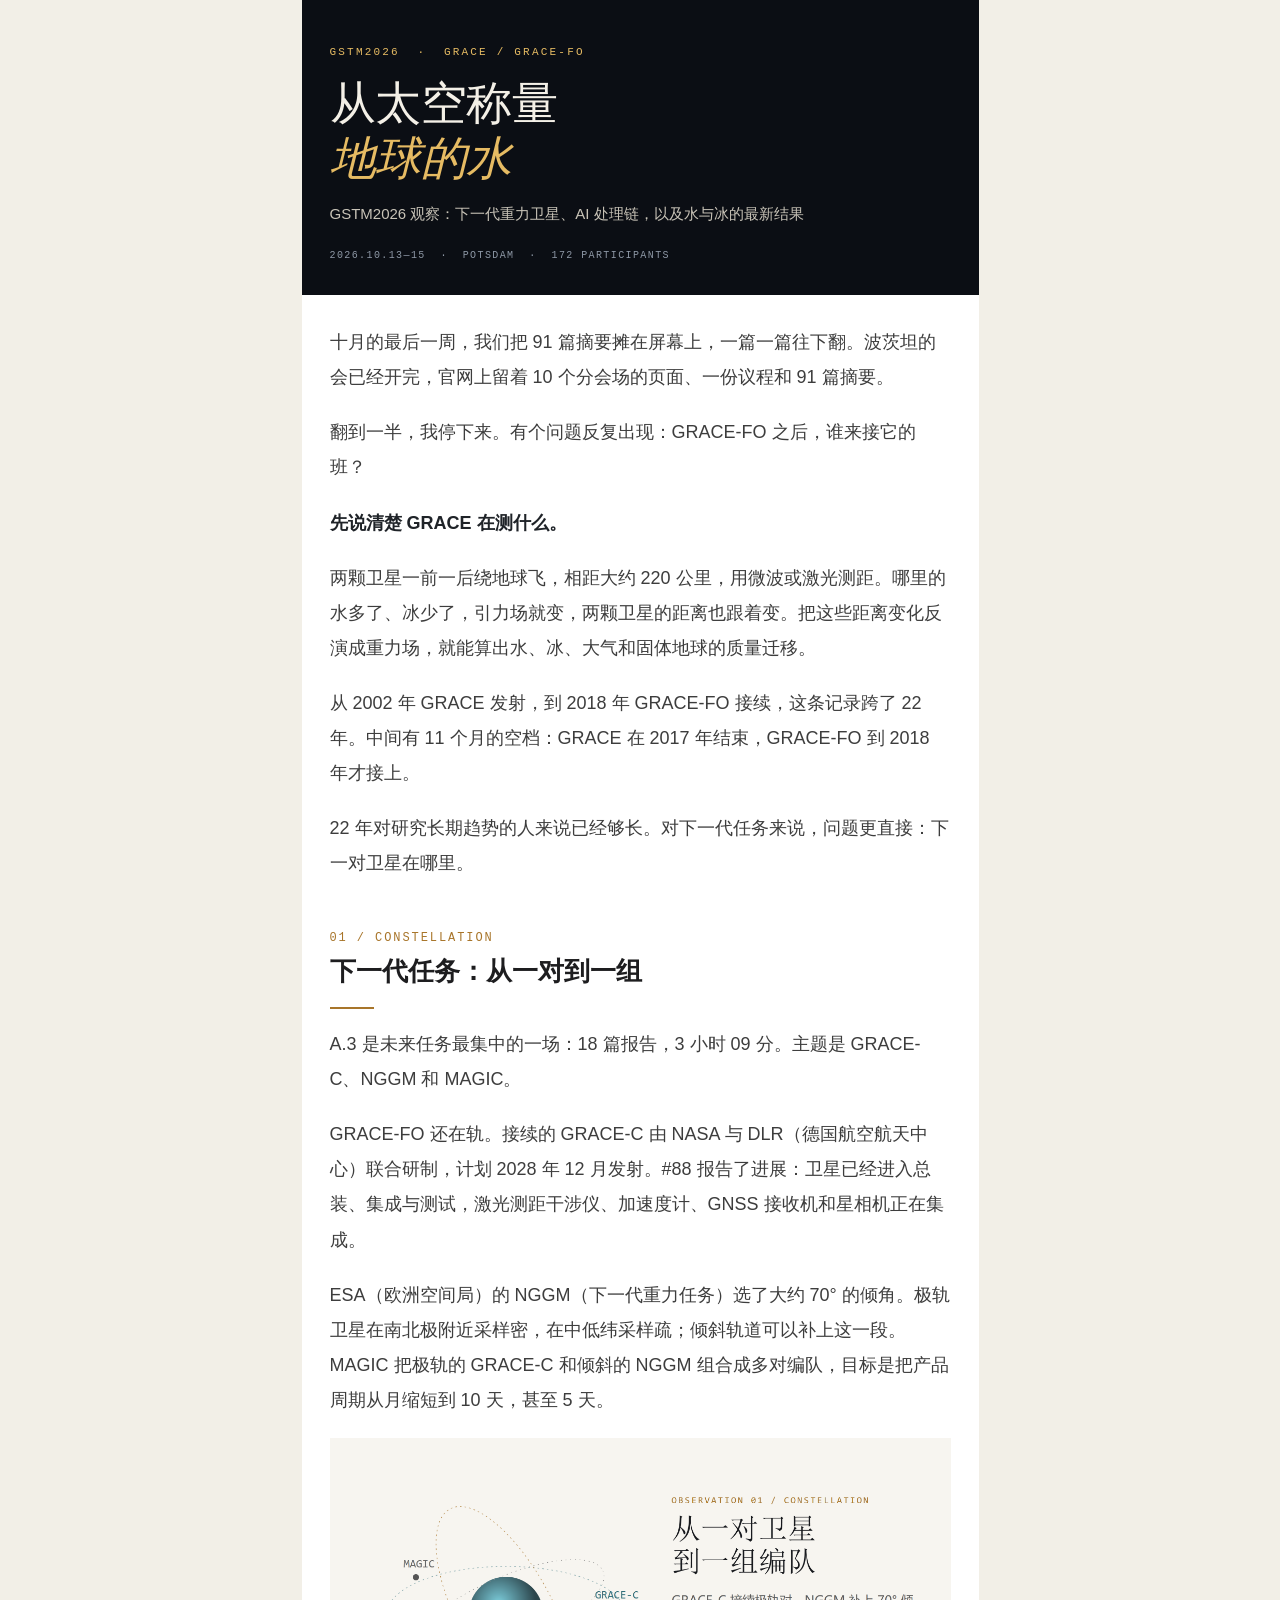
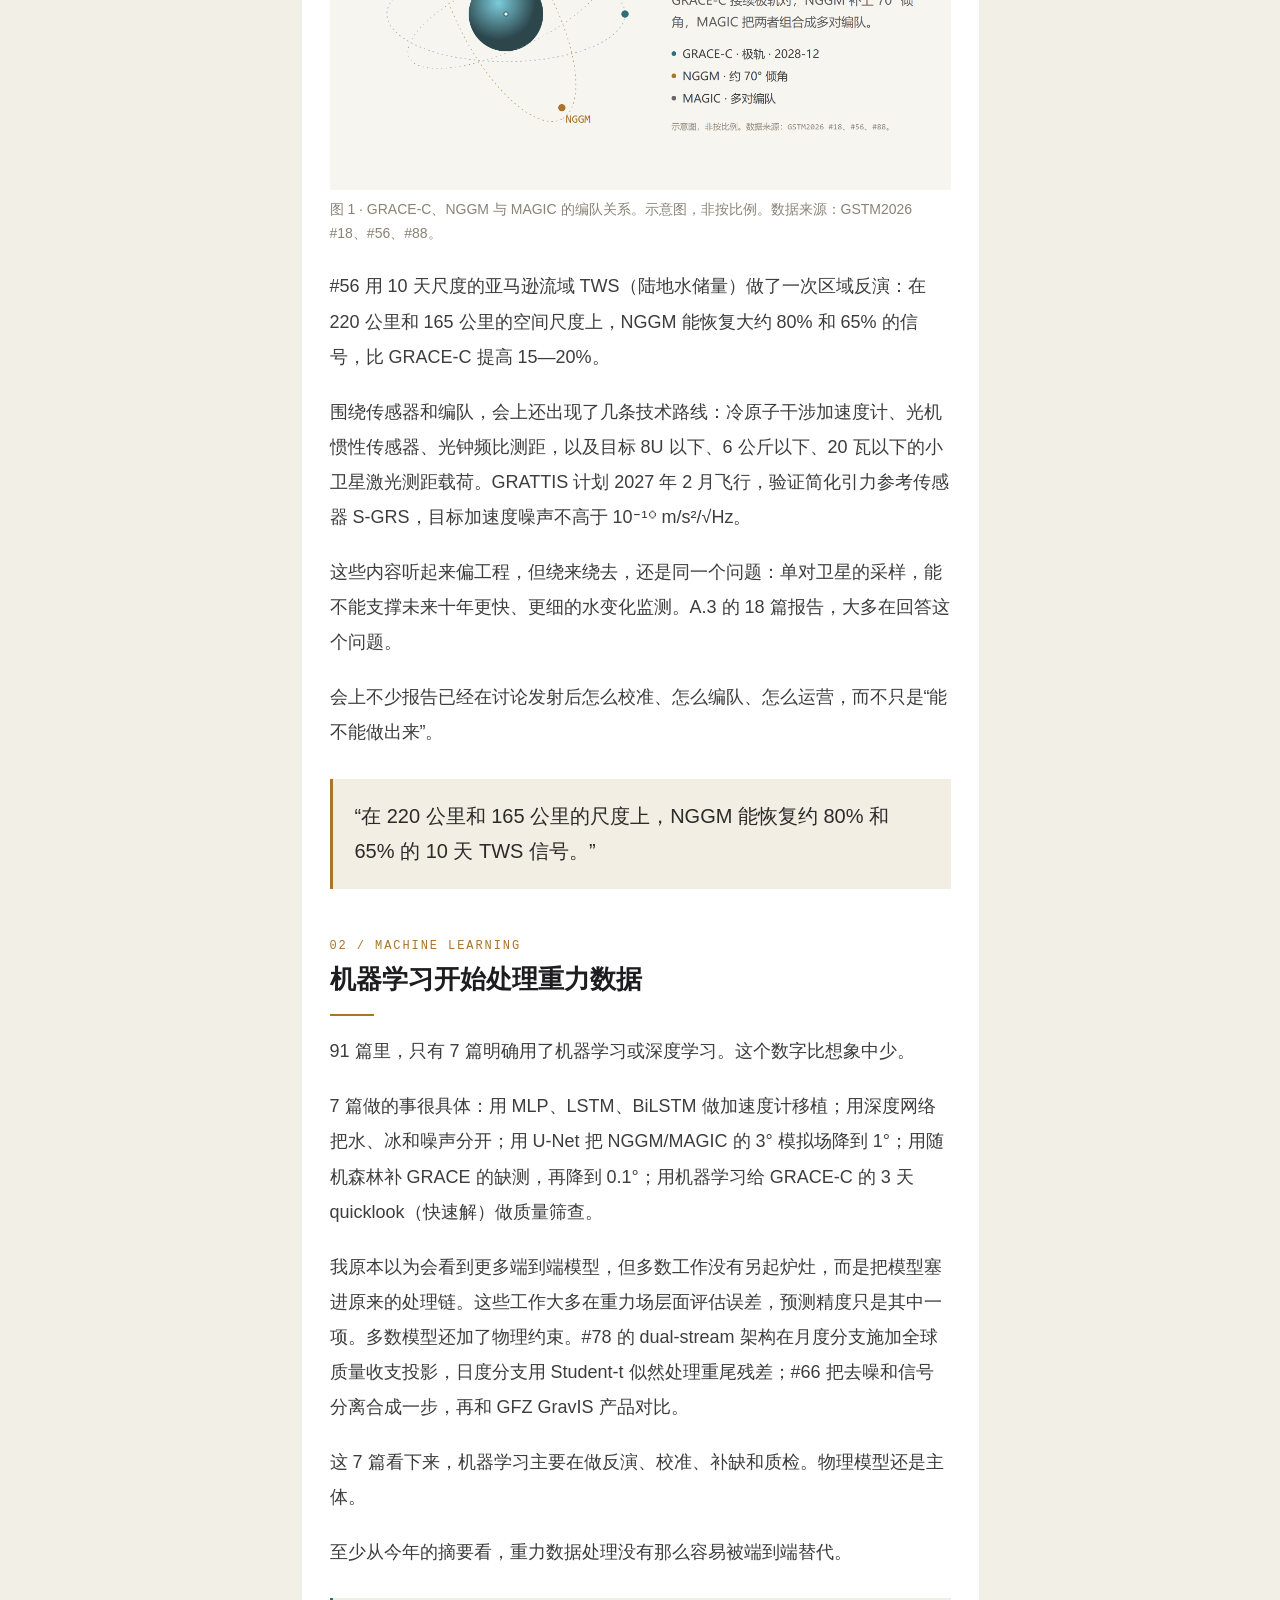
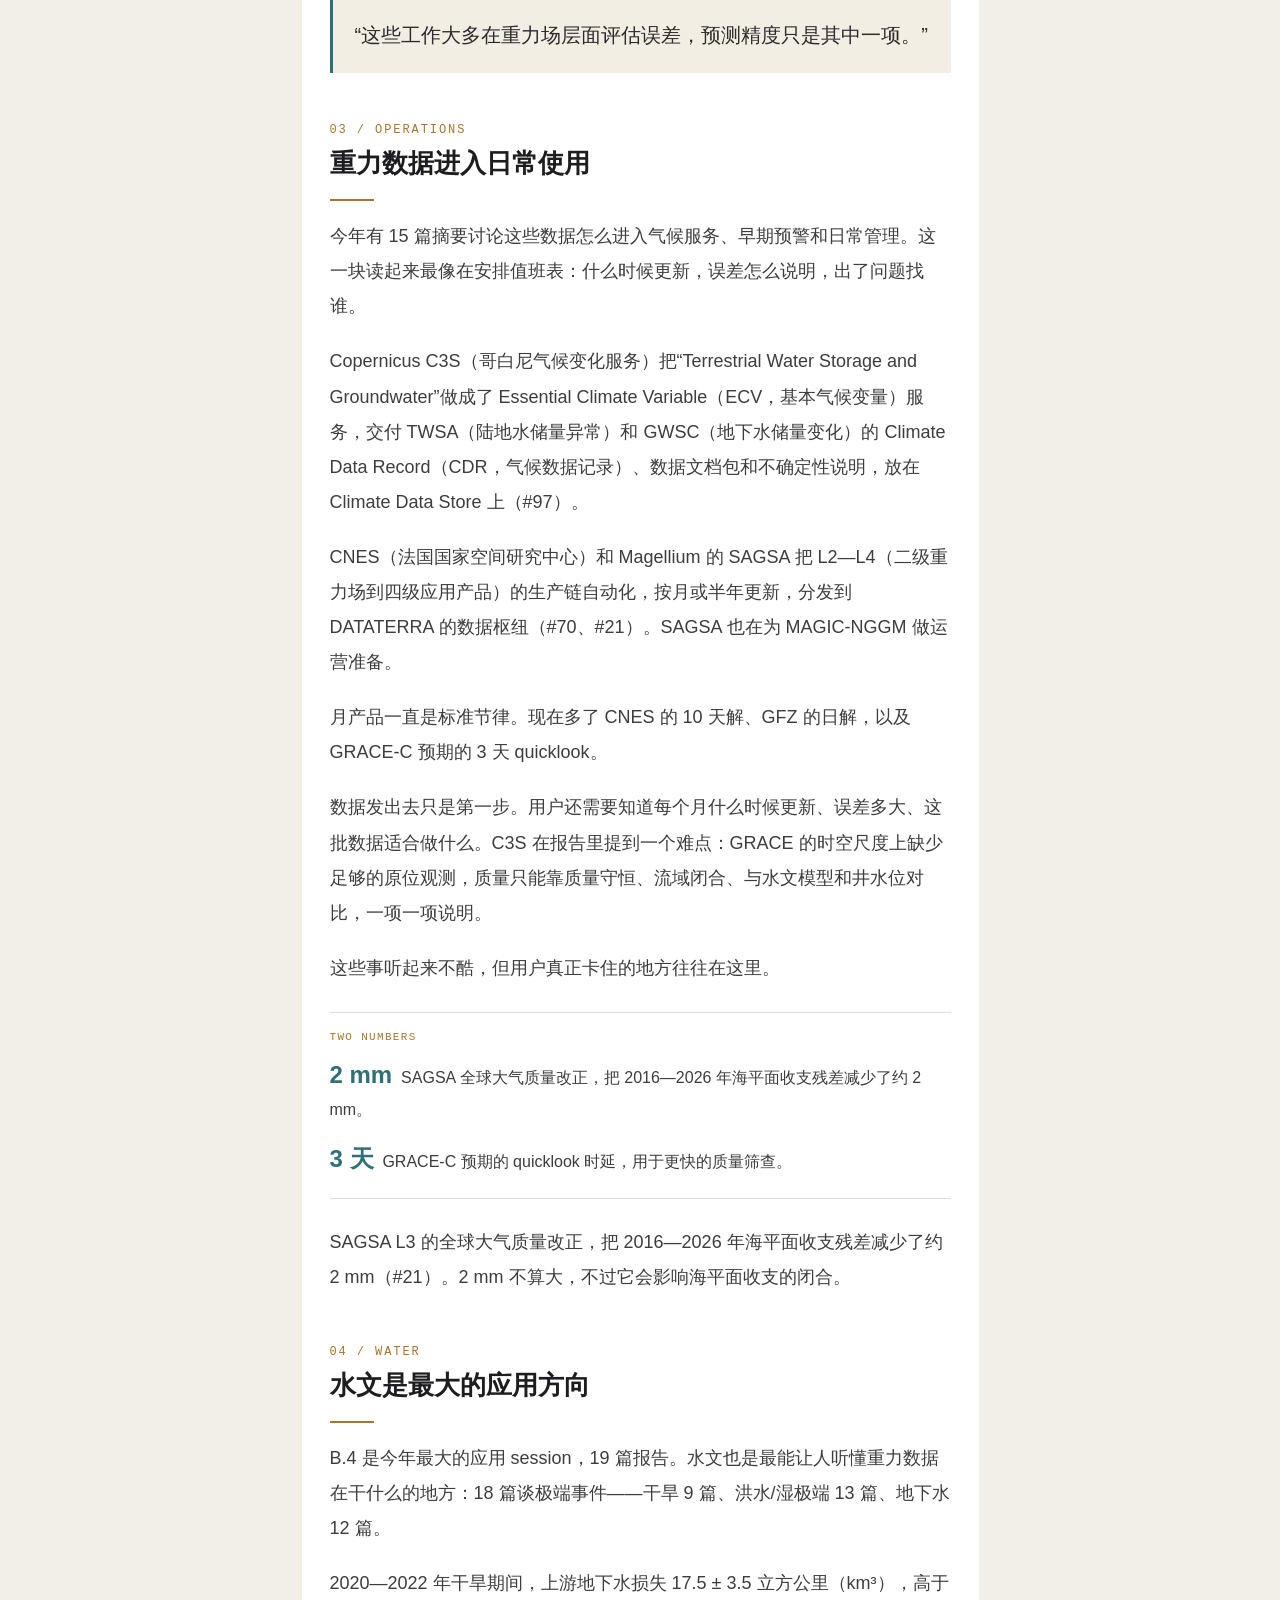
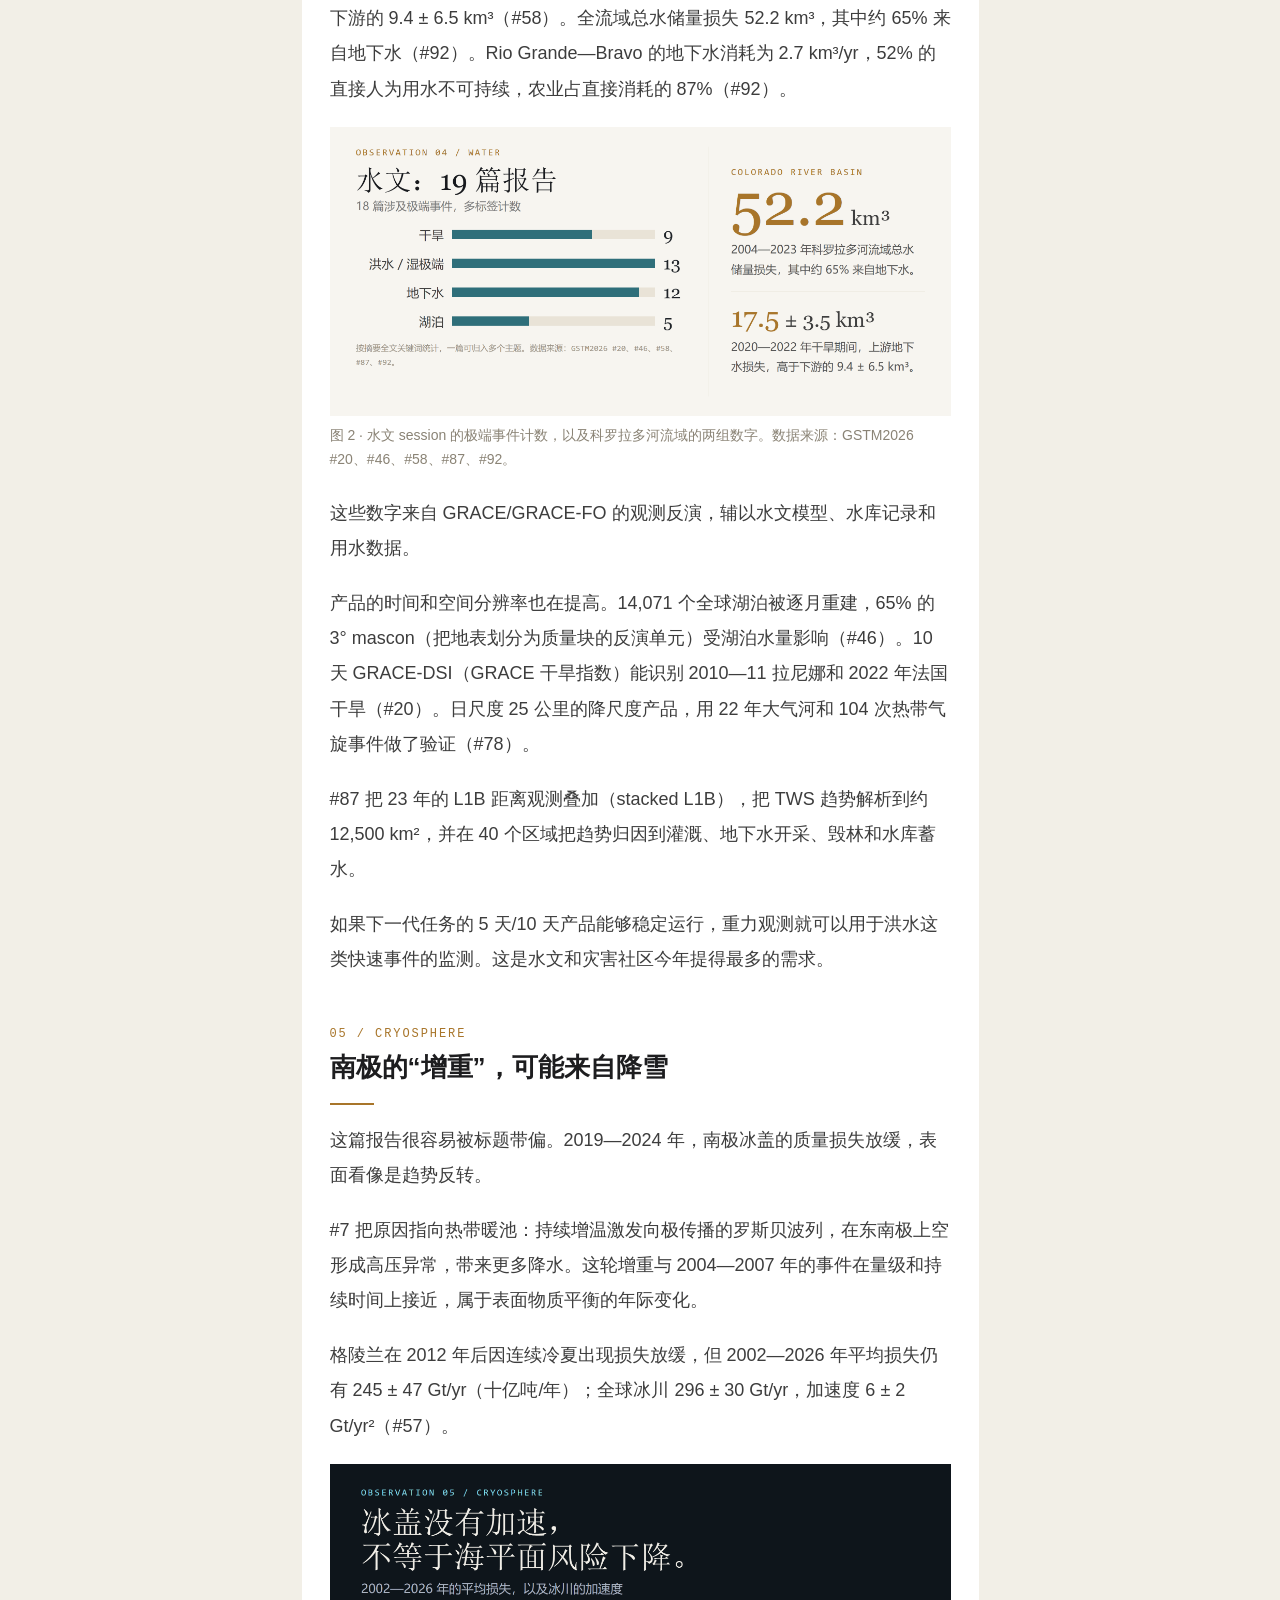
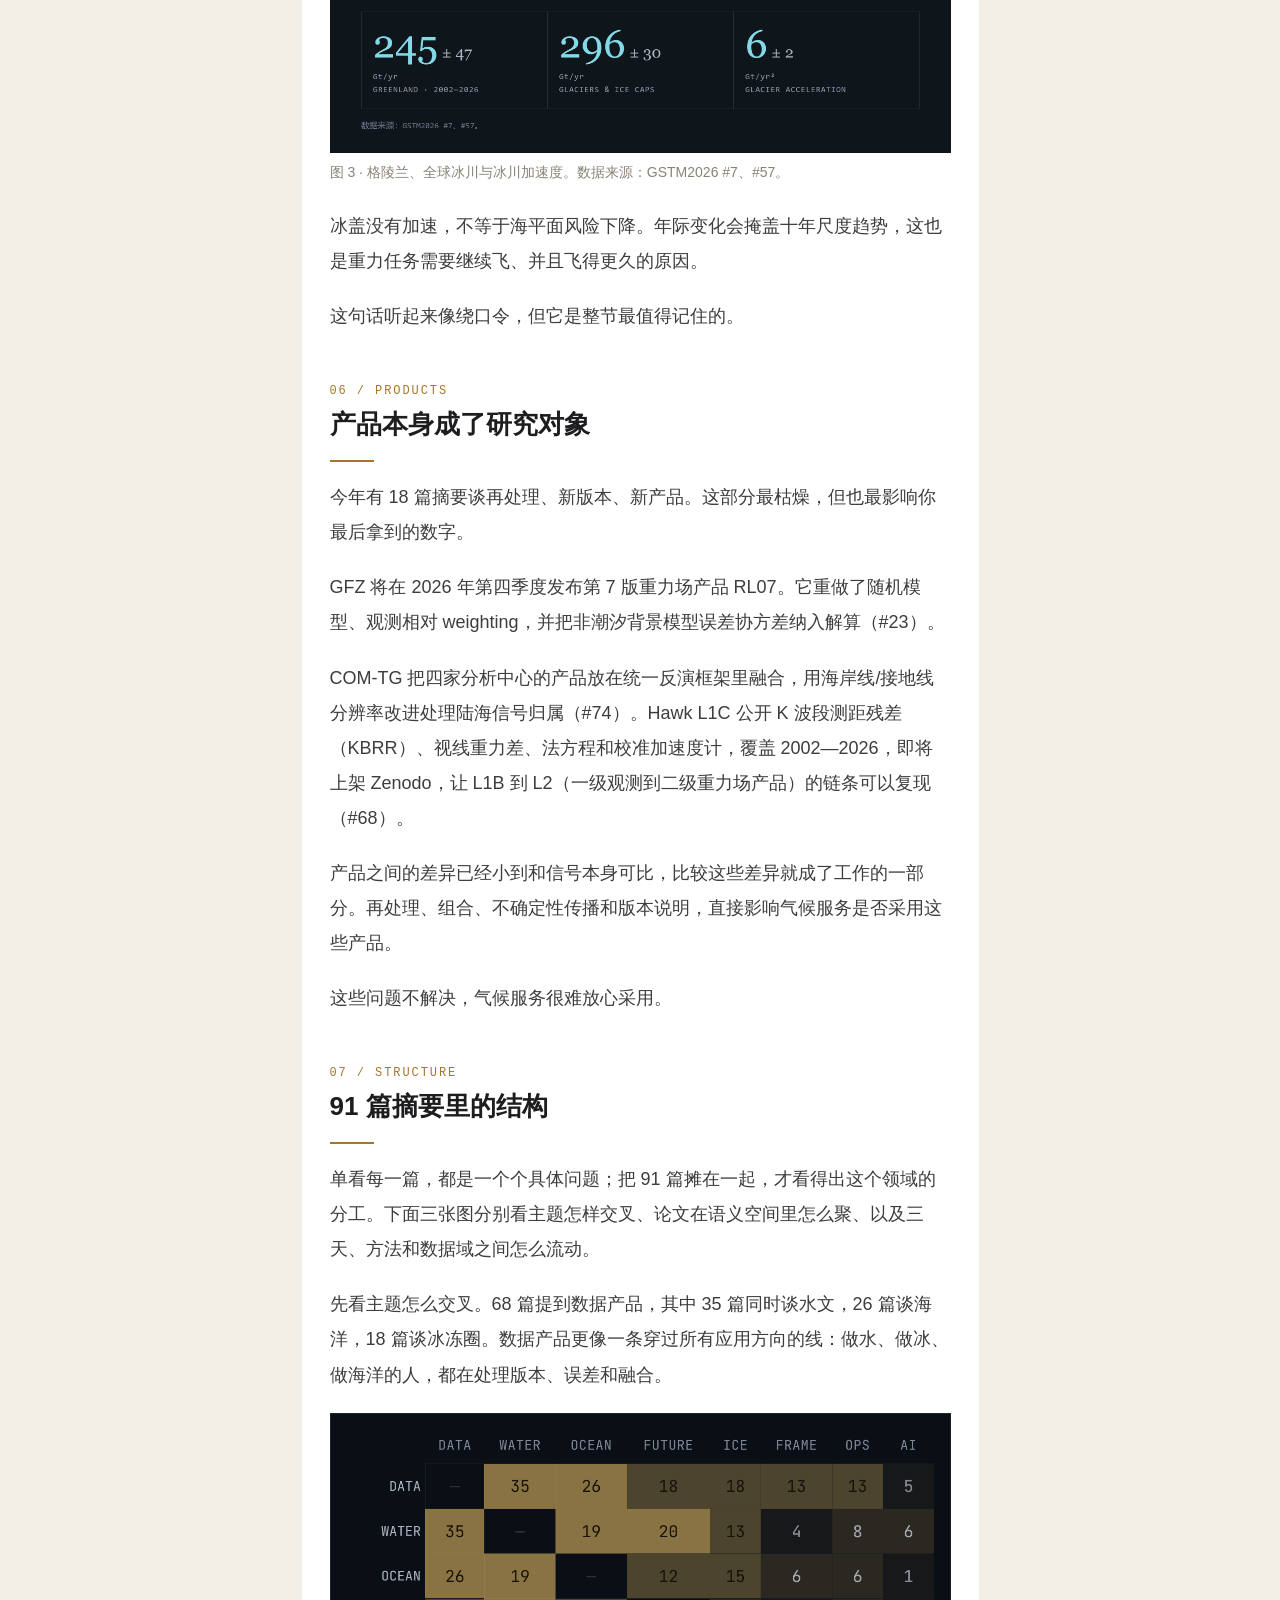
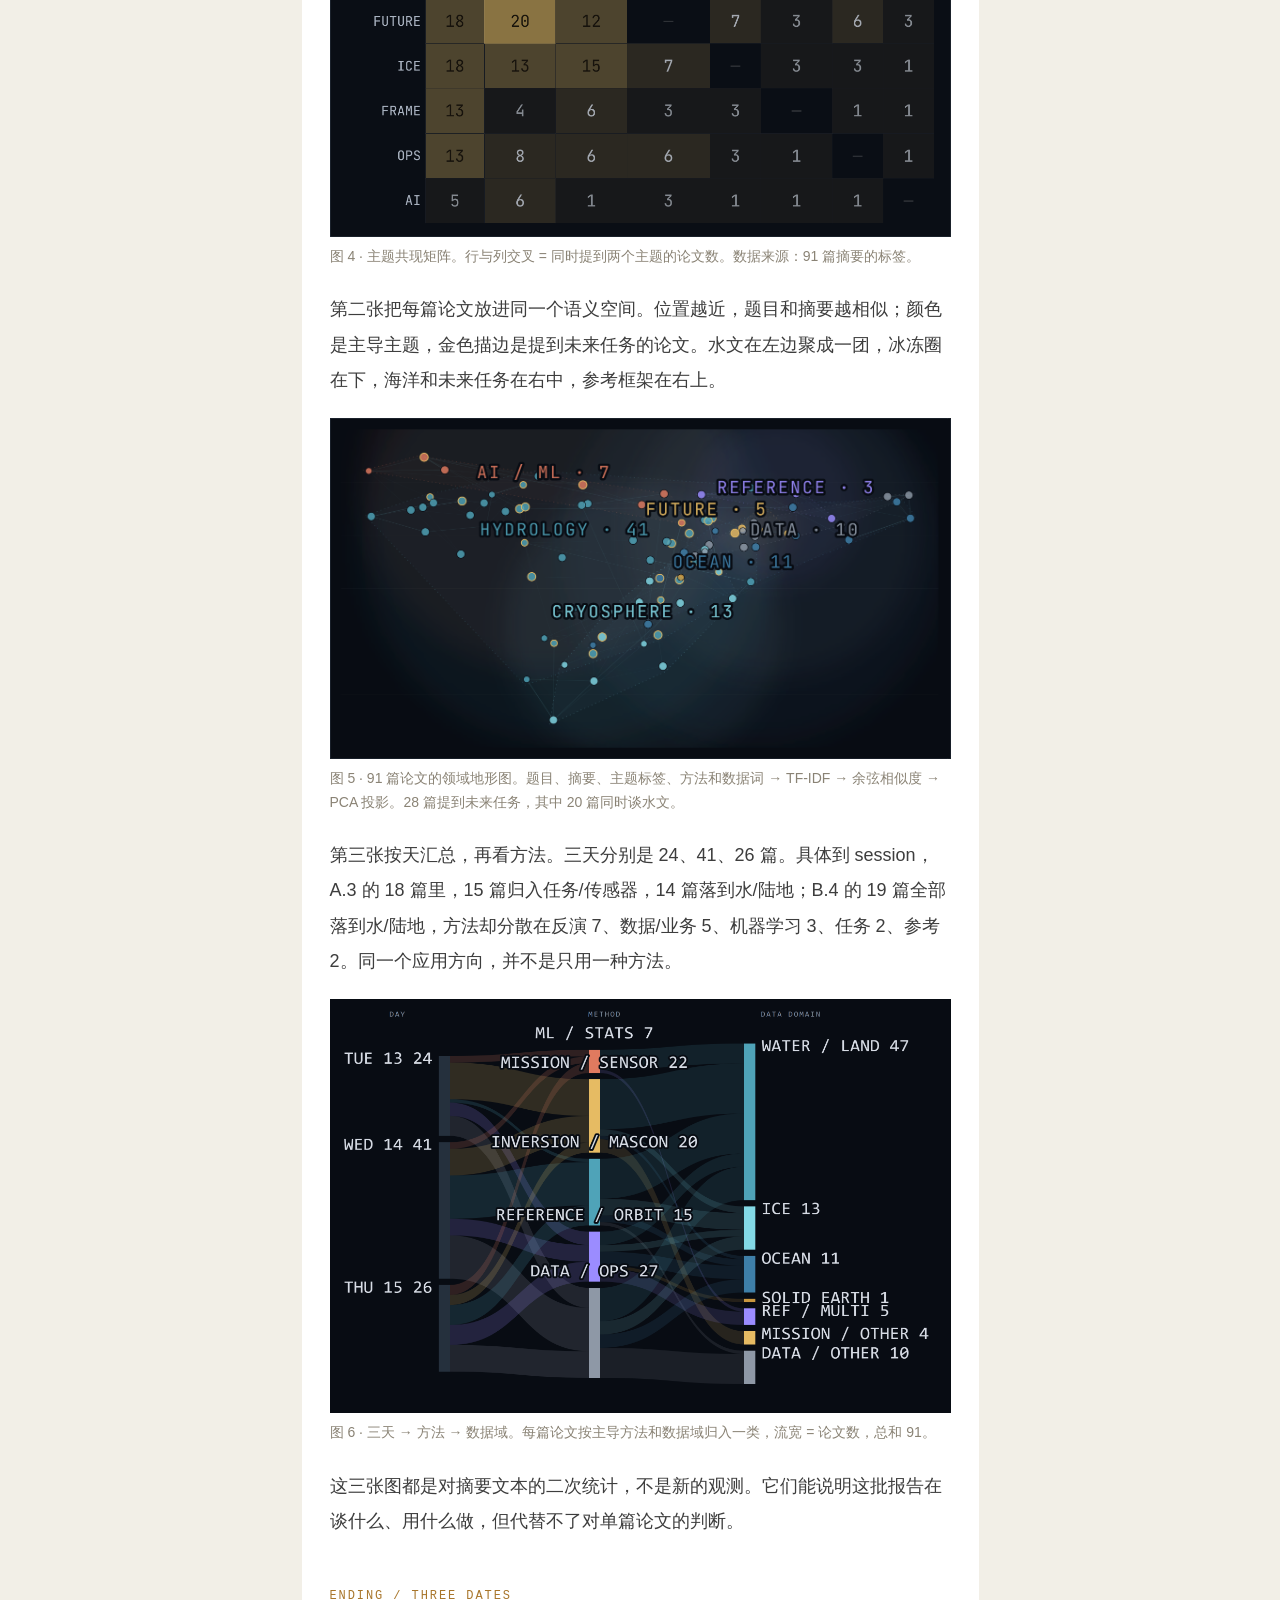
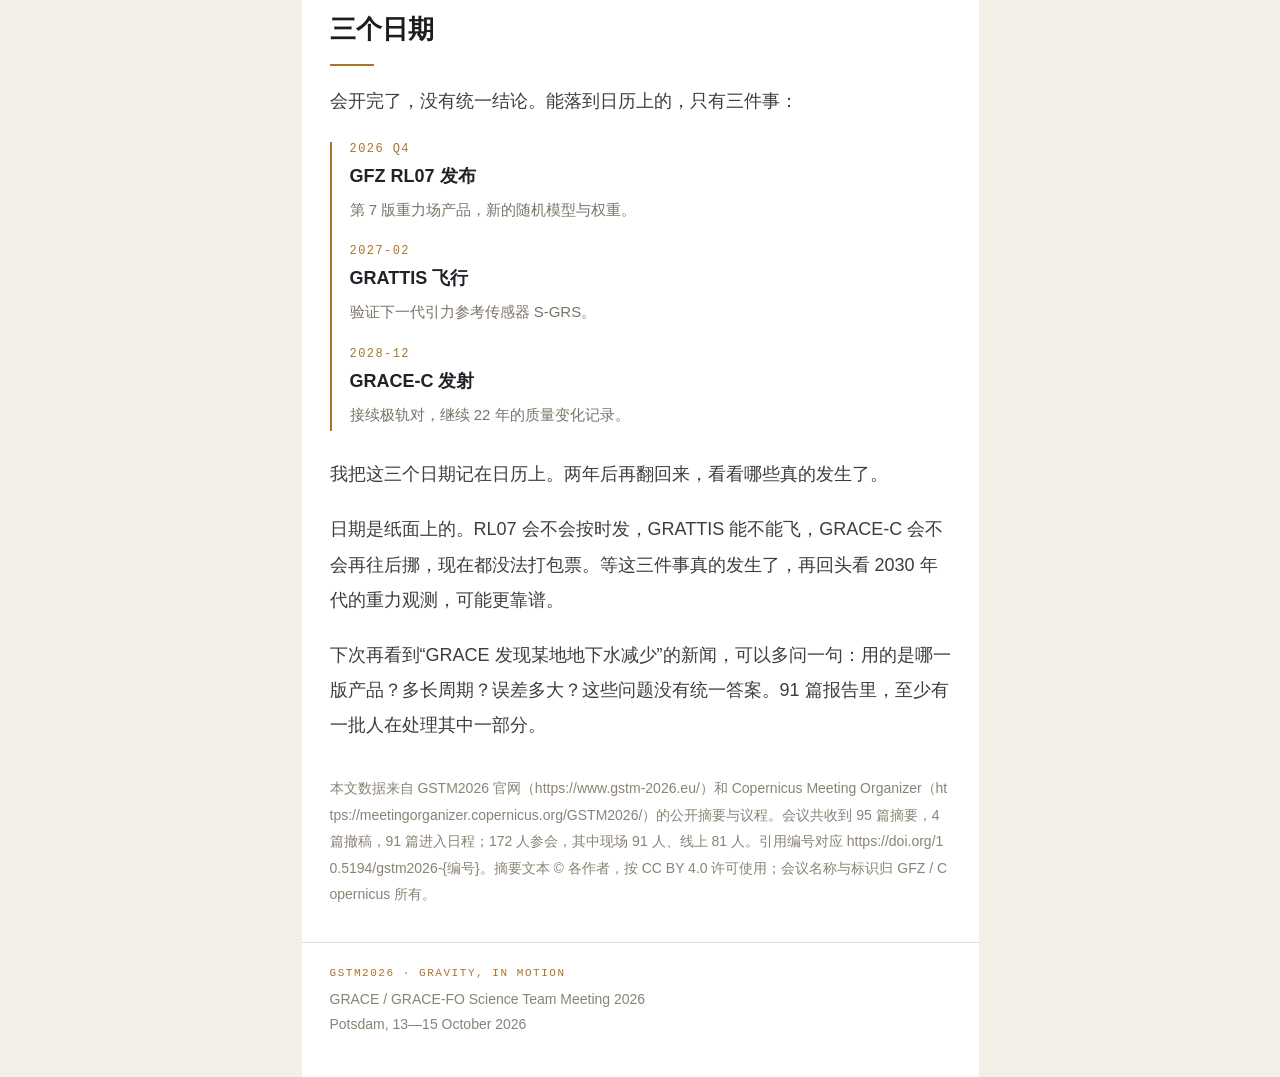
==== wechat/article.html @ 3910933c "Rewrite the WeChat article with a warmer narrative voice" ====
<!doctype html>
<html lang="zh-CN">
<head>
<meta charset="utf-8">
<meta name="viewport" content="width=device-width, initial-scale=1">
<title>从太空称量地球的水 | GSTM2026</title>
<link rel="icon" href="data:,">
<style>
  html,body{margin:0;padding:0;background:#f2efe7;}
  img{max-width:100%;height:auto;display:block;border:0;}
  @media (max-width:480px){
    .wechat-title{font-size:34px!important;}
    .wechat-h2{font-size:23px!important;}
  }
</style>
</head>
<body>
<div style="max-width:677px;margin:0 auto;background:#ffffff;font-family:-apple-system,BlinkMacSystemFont,'Segoe UI','Microsoft YaHei','PingFang SC',sans-serif;color:#3d3d3d;overflow:hidden;">

  <!-- 封面文字区 -->
  <section style="background:#0b0e14;padding:46px 28px 34px;">
    <p style="margin:0;font-family:Consolas,'Courier New',monospace;font-size:11px;letter-spacing:.2em;color:#e6bb63;">GSTM2026&nbsp;&nbsp;·&nbsp;&nbsp;GRACE / GRACE-FO</p>
    <h1 class="wechat-title" style="margin:18px 0 14px;font-family:Georgia,'Times New Roman',serif;font-weight:400;font-size:46px;line-height:1.2;letter-spacing:-.01em;color:#f4f0e7;">从太空称量<br><span style="color:#e6bb63;font-style:italic;">地球的水</span></h1>
    <p style="margin:0;font-size:15px;line-height:1.85;color:#c9c4b8;">GSTM2026 观察：下一代重力卫星、AI 处理链，以及水与冰的最新结果</p>
    <p style="margin:22px 0 0;font-family:Consolas,'Courier New',monospace;font-size:10px;letter-spacing:.14em;color:#8e98a6;">2026.10.13—15&nbsp;&nbsp;·&nbsp;&nbsp;POTSDAM&nbsp;&nbsp;·&nbsp;&nbsp;172 PARTICIPANTS</p>
  </section>

  <main style="padding:30px 28px 0;">

    <p style="margin:0 0 20px;font-size:18px;line-height:1.95;color:#3d3d3d;">十月的最后一周，我们把 91 篇摘要摊在屏幕上，一篇一篇往下翻。波茨坦的会已经开完，官网上留着 10 个分会场的页面、一份议程和 91 篇摘要。</p>

    <p style="margin:0 0 20px;font-size:18px;line-height:1.95;color:#3d3d3d;">翻到一半，我停下来。有个问题反复出现：GRACE-FO 之后，谁来接它的班？</p>

    <p style="margin:0 0 20px;font-size:18px;line-height:1.95;color:#3d3d3d;"><strong style="color:#1f2328;">先说清楚 GRACE 在测什么。</strong></p>

    <p style="margin:0 0 20px;font-size:18px;line-height:1.95;color:#3d3d3d;">两颗卫星一前一后绕地球飞，相距大约 220 公里，用微波或激光测距。哪里的水多了、冰少了，引力场就变，两颗卫星的距离也跟着变。把这些距离变化反演成重力场，就能算出水、冰、大气和固体地球的质量迁移。</p>

    <p style="margin:0 0 20px;font-size:18px;line-height:1.95;color:#3d3d3d;">从 2002 年 GRACE 发射，到 2018 年 GRACE-FO 接续，这条记录跨了 22 年。中间有 11 个月的空档：GRACE 在 2017 年结束，GRACE-FO 到 2018 年才接上。</p>

    <p style="margin:0 0 20px;font-size:18px;line-height:1.95;color:#3d3d3d;">22 年对研究长期趋势的人来说已经够长。对下一代任务来说，问题更直接：下一对卫星在哪里。</p>

    <section style="margin:50px 0 18px;">
      <p style="margin:0 0 8px;font-family:Consolas,'Courier New',monospace;font-size:12px;letter-spacing:.16em;color:#a8752a;">01 / CONSTELLATION</p>
      <h2 class="wechat-h2" style="margin:0;font-size:26px;line-height:1.45;color:#1d1d1f;font-weight:700;">下一代任务：从一对到一组</h2>
      <p style="width:44px;height:2px;background:#a8752a;margin:16px 0 0;"></p>
    </section>

    <p style="margin:0 0 20px;font-size:18px;line-height:1.95;color:#3d3d3d;">A.3 是未来任务最集中的一场：18 篇报告，3 小时 09 分。主题是 GRACE-C、NGGM 和 MAGIC。</p>

    <p style="margin:0 0 20px;font-size:18px;line-height:1.95;color:#3d3d3d;">GRACE-FO 还在轨。接续的 GRACE-C 由 NASA 与 DLR（德国航空航天中心）联合研制，计划 2028 年 12 月发射。#88 报告了进展：卫星已经进入总装、集成与测试，激光测距干涉仪、加速度计、GNSS 接收机和星相机正在集成。</p>

    <p style="margin:0 0 20px;font-size:18px;line-height:1.95;color:#3d3d3d;">ESA（欧洲空间局）的 NGGM（下一代重力任务）选了大约 70° 的倾角。极轨卫星在南北极附近采样密，在中低纬采样疏；倾斜轨道可以补上这一段。MAGIC 把极轨的 GRACE-C 和倾斜的 NGGM 组合成多对编队，目标是把产品周期从月缩短到 10 天，甚至 5 天。</p>

    <p style="margin:0;"><img src="fig-orbit.png" alt="GRACE-C、NGGM 与 MAGIC 编队示意"></p>
    <p style="margin:8px 0 24px;font-size:14px;line-height:1.7;color:#8a8375;">图 1 · GRACE-C、NGGM 与 MAGIC 的编队关系。示意图，非按比例。数据来源：GSTM2026 #18、#56、#88。</p>

    <p style="margin:0 0 20px;font-size:18px;line-height:1.95;color:#3d3d3d;">#56 用 10 天尺度的亚马逊流域 TWS（陆地水储量）做了一次区域反演：在 220 公里和 165 公里的空间尺度上，NGGM 能恢复大约 80% 和 65% 的信号，比 GRACE-C 提高 15—20%。</p>

    <p style="margin:0 0 20px;font-size:18px;line-height:1.95;color:#3d3d3d;">围绕传感器和编队，会上还出现了几条技术路线：冷原子干涉加速度计、光机惯性传感器、光钟频比测距，以及目标 8U 以下、6 公斤以下、20 瓦以下的小卫星激光测距载荷。GRATTIS 计划 2027 年 2 月飞行，验证简化引力参考传感器 S-GRS，目标加速度噪声不高于 10⁻¹⁰ m/s²/√Hz。</p>

    <p style="margin:0 0 20px;font-size:18px;line-height:1.95;color:#3d3d3d;">这些内容听起来偏工程，但绕来绕去，还是同一个问题：单对卫星的采样，能不能支撑未来十年更快、更细的水变化监测。A.3 的 18 篇报告，大多在回答这个问题。</p>

    <p style="margin:0 0 20px;font-size:18px;line-height:1.95;color:#3d3d3d;">会上不少报告已经在讨论发射后怎么校准、怎么编队、怎么运营，而不只是“能不能做出来”。</p>

    <section style="background:#f3eee3;border-left:3px solid #a8752a;padding:20px 22px;margin:28px 0;">
      <p style="margin:0;font-size:20px;line-height:1.75;color:#2b2b2b;">“在 220 公里和 165 公里的尺度上，NGGM 能恢复约 80% 和 65% 的 10 天 TWS 信号。”</p>
    </section>

    <section style="margin:50px 0 18px;">
      <p style="margin:0 0 8px;font-family:Consolas,'Courier New',monospace;font-size:12px;letter-spacing:.16em;color:#a8752a;">02 / MACHINE LEARNING</p>
      <h2 class="wechat-h2" style="margin:0;font-size:26px;line-height:1.45;color:#1d1d1f;font-weight:700;">机器学习开始处理重力数据</h2>
      <p style="width:44px;height:2px;background:#a8752a;margin:16px 0 0;"></p>
    </section>

    <p style="margin:0 0 20px;font-size:18px;line-height:1.95;color:#3d3d3d;">91 篇里，只有 7 篇明确用了机器学习或深度学习。这个数字比想象中少。</p>

    <p style="margin:0 0 20px;font-size:18px;line-height:1.95;color:#3d3d3d;">7 篇做的事很具体：用 MLP、LSTM、BiLSTM 做加速度计移植；用深度网络把水、冰和噪声分开；用 U-Net 把 NGGM/MAGIC 的 3° 模拟场降到 1°；用随机森林补 GRACE 的缺测，再降到 0.1°；用机器学习给 GRACE-C 的 3 天 quicklook（快速解）做质量筛查。</p>

    <p style="margin:0 0 20px;font-size:18px;line-height:1.95;color:#3d3d3d;">我原本以为会看到更多端到端模型，但多数工作没有另起炉灶，而是把模型塞进原来的处理链。这些工作大多在重力场层面评估误差，预测精度只是其中一项。多数模型还加了物理约束。#78 的 dual-stream 架构在月度分支施加全球质量收支投影，日度分支用 Student-t 似然处理重尾残差；#66 把去噪和信号分离合成一步，再和 GFZ GravIS 产品对比。</p>

    <p style="margin:0 0 20px;font-size:18px;line-height:1.95;color:#3d3d3d;">这 7 篇看下来，机器学习主要在做反演、校准、补缺和质检。物理模型还是主体。</p>

    <p style="margin:0 0 20px;font-size:18px;line-height:1.95;color:#3d3d3d;">至少从今年的摘要看，重力数据处理没有那么容易被端到端替代。</p>

    <section style="background:#f3eee3;border-left:3px solid #2f6f7a;padding:20px 22px;margin:28px 0;">
      <p style="margin:0;font-size:20px;line-height:1.75;color:#2b2b2b;">“这些工作大多在重力场层面评估误差，预测精度只是其中一项。”</p>
    </section>

    <section style="margin:50px 0 18px;">
      <p style="margin:0 0 8px;font-family:Consolas,'Courier New',monospace;font-size:12px;letter-spacing:.16em;color:#a8752a;">03 / OPERATIONS</p>
      <h2 class="wechat-h2" style="margin:0;font-size:26px;line-height:1.45;color:#1d1d1f;font-weight:700;">重力数据进入日常使用</h2>
      <p style="width:44px;height:2px;background:#a8752a;margin:16px 0 0;"></p>
    </section>

    <p style="margin:0 0 20px;font-size:18px;line-height:1.95;color:#3d3d3d;">今年有 15 篇摘要讨论这些数据怎么进入气候服务、早期预警和日常管理。这一块读起来最像在安排值班表：什么时候更新，误差怎么说明，出了问题找谁。</p>

    <p style="margin:0 0 20px;font-size:18px;line-height:1.95;color:#3d3d3d;">Copernicus C3S（哥白尼气候变化服务）把“Terrestrial Water Storage and Groundwater”做成了 Essential Climate Variable（ECV，基本气候变量）服务，交付 TWSA（陆地水储量异常）和 GWSC（地下水储量变化）的 Climate Data Record（CDR，气候数据记录）、数据文档包和不确定性说明，放在 Climate Data Store 上（#97）。</p>

    <p style="margin:0 0 20px;font-size:18px;line-height:1.95;color:#3d3d3d;">CNES（法国国家空间研究中心）和 Magellium 的 SAGSA 把 L2—L4（二级重力场到四级应用产品）的生产链自动化，按月或半年更新，分发到 DATATERRA 的数据枢纽（#70、#21）。SAGSA 也在为 MAGIC-NGGM 做运营准备。</p>

    <p style="margin:0 0 20px;font-size:18px;line-height:1.95;color:#3d3d3d;">月产品一直是标准节律。现在多了 CNES 的 10 天解、GFZ 的日解，以及 GRACE-C 预期的 3 天 quicklook。</p>

    <p style="margin:0 0 20px;font-size:18px;line-height:1.95;color:#3d3d3d;">数据发出去只是第一步。用户还需要知道每个月什么时候更新、误差多大、这批数据适合做什么。C3S 在报告里提到一个难点：GRACE 的时空尺度上缺少足够的原位观测，质量只能靠质量守恒、流域闭合、与水文模型和井水位对比，一项一项说明。</p>

    <p style="margin:0 0 20px;font-size:18px;line-height:1.95;color:#3d3d3d;">这些事听起来不酷，但用户真正卡住的地方往往在这里。</p>

    <section style="border-top:1px solid #e3dccd;border-bottom:1px solid #e3dccd;padding:18px 0;margin:26px 0;">
      <p style="margin:0 0 6px;font-family:Consolas,'Courier New',monospace;font-size:11px;letter-spacing:.12em;color:#a8752a;">TWO NUMBERS</p>
      <p style="margin:10px 0 12px;font-size:16px;line-height:1.8;color:#3d3d3d;"><strong style="font-size:24px;color:#2f6f7a;">2 mm</strong>&nbsp;&nbsp;SAGSA 全球大气质量改正，把 2016—2026 年海平面收支残差减少了约 2 mm。</p>
      <p style="margin:0;font-size:16px;line-height:1.8;color:#3d3d3d;"><strong style="font-size:24px;color:#2f6f7a;">3 天</strong>&nbsp;&nbsp;GRACE-C 预期的 quicklook 时延，用于更快的质量筛查。</p>
    </section>

    <p style="margin:0 0 20px;font-size:18px;line-height:1.95;color:#3d3d3d;">SAGSA L3 的全球大气质量改正，把 2016—2026 年海平面收支残差减少了约 2 mm（#21）。2 mm 不算大，不过它会影响海平面收支的闭合。</p>

    <section style="margin:50px 0 18px;">
      <p style="margin:0 0 8px;font-family:Consolas,'Courier New',monospace;font-size:12px;letter-spacing:.16em;color:#a8752a;">04 / WATER</p>
      <h2 class="wechat-h2" style="margin:0;font-size:26px;line-height:1.45;color:#1d1d1f;font-weight:700;">水文是最大的应用方向</h2>
      <p style="width:44px;height:2px;background:#a8752a;margin:16px 0 0;"></p>
    </section>

    <p style="margin:0 0 20px;font-size:18px;line-height:1.95;color:#3d3d3d;">B.4 是今年最大的应用 session，19 篇报告。水文也是最能让人听懂重力数据在干什么的地方：18 篇谈极端事件——干旱 9 篇、洪水/湿极端 13 篇、地下水 12 篇。</p>

    <p style="margin:0 0 20px;font-size:18px;line-height:1.95;color:#3d3d3d;">2020—2022 年干旱期间，上游地下水损失 17.5 ± 3.5 立方公里（km³），高于下游的 9.4 ± 6.5 km³（#58）。全流域总水储量损失 52.2 km³，其中约 65% 来自地下水（#92）。Rio Grande—Bravo 的地下水消耗为 2.7 km³/yr，52% 的直接人为用水不可持续，农业占直接消耗的 87%（#92）。</p>

    <p style="margin:0;"><img src="fig-water.png" alt="水文 session 统计与科罗拉多流域数据"></p>
    <p style="margin:8px 0 24px;font-size:14px;line-height:1.7;color:#8a8375;">图 2 · 水文 session 的极端事件计数，以及科罗拉多河流域的两组数字。数据来源：GSTM2026 #20、#46、#58、#87、#92。</p>

    <p style="margin:0 0 20px;font-size:18px;line-height:1.95;color:#3d3d3d;">这些数字来自 GRACE/GRACE-FO 的观测反演，辅以水文模型、水库记录和用水数据。</p>

    <p style="margin:0 0 20px;font-size:18px;line-height:1.95;color:#3d3d3d;">产品的时间和空间分辨率也在提高。14,071 个全球湖泊被逐月重建，65% 的 3° mascon（把地表划分为质量块的反演单元）受湖泊水量影响（#46）。10 天 GRACE-DSI（GRACE 干旱指数）能识别 2010—11 拉尼娜和 2022 年法国干旱（#20）。日尺度 25 公里的降尺度产品，用 22 年大气河和 104 次热带气旋事件做了验证（#78）。</p>

    <p style="margin:0 0 20px;font-size:18px;line-height:1.95;color:#3d3d3d;">#87 把 23 年的 L1B 距离观测叠加（stacked L1B），把 TWS 趋势解析到约 12,500 km²，并在 40 个区域把趋势归因到灌溉、地下水开采、毁林和水库蓄水。</p>

    <p style="margin:0 0 20px;font-size:18px;line-height:1.95;color:#3d3d3d;">如果下一代任务的 5 天/10 天产品能够稳定运行，重力观测就可以用于洪水这类快速事件的监测。这是水文和灾害社区今年提得最多的需求。</p>

    <section style="margin:50px 0 18px;">
      <p style="margin:0 0 8px;font-family:Consolas,'Courier New',monospace;font-size:12px;letter-spacing:.16em;color:#a8752a;">05 / CRYOSPHERE</p>
      <h2 class="wechat-h2" style="margin:0;font-size:26px;line-height:1.45;color:#1d1d1f;font-weight:700;">南极的“增重”，可能来自降雪</h2>
      <p style="width:44px;height:2px;background:#a8752a;margin:16px 0 0;"></p>
    </section>

    <p style="margin:0 0 20px;font-size:18px;line-height:1.95;color:#3d3d3d;">这篇报告很容易被标题带偏。2019—2024 年，南极冰盖的质量损失放缓，表面看像是趋势反转。</p>

    <p style="margin:0 0 20px;font-size:18px;line-height:1.95;color:#3d3d3d;">#7 把原因指向热带暖池：持续增温激发向极传播的罗斯贝波列，在东南极上空形成高压异常，带来更多降水。这轮增重与 2004—2007 年的事件在量级和持续时间上接近，属于表面物质平衡的年际变化。</p>

    <p style="margin:0 0 20px;font-size:18px;line-height:1.95;color:#3d3d3d;">格陵兰在 2012 年后因连续冷夏出现损失放缓，但 2002—2026 年平均损失仍有 245 ± 47 Gt/yr（十亿吨/年）；全球冰川 296 ± 30 Gt/yr，加速度 6 ± 2 Gt/yr²（#57）。</p>

    <p style="margin:0;"><img src="fig-ice.png" alt="格陵兰、全球冰川与冰川加速度数据"></p>
    <p style="margin:8px 0 24px;font-size:14px;line-height:1.7;color:#8a8375;">图 3 · 格陵兰、全球冰川与冰川加速度。数据来源：GSTM2026 #7、#57。</p>

    <p style="margin:0 0 20px;font-size:18px;line-height:1.95;color:#3d3d3d;">冰盖没有加速，不等于海平面风险下降。年际变化会掩盖十年尺度趋势，这也是重力任务需要继续飞、并且飞得更久的原因。</p>

    <p style="margin:0 0 20px;font-size:18px;line-height:1.95;color:#3d3d3d;">这句话听起来像绕口令，但它是整节最值得记住的。</p>

    <section style="margin:50px 0 18px;">
      <p style="margin:0 0 8px;font-family:Consolas,'Courier New',monospace;font-size:12px;letter-spacing:.16em;color:#a8752a;">06 / PRODUCTS</p>
      <h2 class="wechat-h2" style="margin:0;font-size:26px;line-height:1.45;color:#1d1d1f;font-weight:700;">产品本身成了研究对象</h2>
      <p style="width:44px;height:2px;background:#a8752a;margin:16px 0 0;"></p>
    </section>

    <p style="margin:0 0 20px;font-size:18px;line-height:1.95;color:#3d3d3d;">今年有 18 篇摘要谈再处理、新版本、新产品。这部分最枯燥，但也最影响你最后拿到的数字。</p>

    <p style="margin:0 0 20px;font-size:18px;line-height:1.95;color:#3d3d3d;">GFZ 将在 2026 年第四季度发布第 7 版重力场产品 RL07。它重做了随机模型、观测相对 weighting，并把非潮汐背景模型误差协方差纳入解算（#23）。</p>

    <p style="margin:0 0 20px;font-size:18px;line-height:1.95;color:#3d3d3d;">COM-TG 把四家分析中心的产品放在统一反演框架里融合，用海岸线/接地线分辨率改进处理陆海信号归属（#74）。Hawk L1C 公开 K 波段测距残差（KBRR）、视线重力差、法方程和校准加速度计，覆盖 2002—2026，即将上架 Zenodo，让 L1B 到 L2（一级观测到二级重力场产品）的链条可以复现（#68）。</p>

    <p style="margin:0 0 20px;font-size:18px;line-height:1.95;color:#3d3d3d;">产品之间的差异已经小到和信号本身可比，比较这些差异就成了工作的一部分。再处理、组合、不确定性传播和版本说明，直接影响气候服务是否采用这些产品。</p>

    <p style="margin:0 0 20px;font-size:18px;line-height:1.95;color:#3d3d3d;">这些问题不解决，气候服务很难放心采用。</p>

    <section style="margin:50px 0 18px;">
      <p style="margin:0 0 8px;font-family:Consolas,'Courier New',monospace;font-size:12px;letter-spacing:.16em;color:#a8752a;">07 / STRUCTURE</p>
      <h2 class="wechat-h2" style="margin:0;font-size:26px;line-height:1.45;color:#1d1d1f;font-weight:700;">91 篇摘要里的结构</h2>
      <p style="width:44px;height:2px;background:#a8752a;margin:16px 0 0;"></p>
    </section>

    <p style="margin:0 0 20px;font-size:18px;line-height:1.95;color:#3d3d3d;">单看每一篇，都是一个个具体问题；把 91 篇摊在一起，才看得出这个领域的分工。下面三张图分别看主题怎样交叉、论文在语义空间里怎么聚、以及三天、方法和数据域之间怎么流动。</p>

    <p style="margin:0 0 20px;font-size:18px;line-height:1.95;color:#3d3d3d;">先看主题怎么交叉。68 篇提到数据产品，其中 35 篇同时谈水文，26 篇谈海洋，18 篇谈冰冻圈。数据产品更像一条穿过所有应用方向的线：做水、做冰、做海洋的人，都在处理版本、误差和融合。</p>

    <p style="margin:0;"><img src="fig-cooccur.png" alt="GSTM2026 主题共现矩阵"></p>
    <p style="margin:8px 0 24px;font-size:14px;line-height:1.7;color:#8a8375;">图 4 · 主题共现矩阵。行与列交叉 = 同时提到两个主题的论文数。数据来源：91 篇摘要的标签。</p>

    <p style="margin:0 0 20px;font-size:18px;line-height:1.95;color:#3d3d3d;">第二张把每篇论文放进同一个语义空间。位置越近，题目和摘要越相似；颜色是主导主题，金色描边是提到未来任务的论文。水文在左边聚成一团，冰冻圈在下，海洋和未来任务在右中，参考框架在右上。</p>

    <p style="margin:0;"><img src="fig-domain.png" alt="GSTM2026 论文领域语义地形图"></p>
    <p style="margin:8px 0 24px;font-size:14px;line-height:1.7;color:#8a8375;">图 5 · 91 篇论文的领域地形图。题目、摘要、主题标签、方法和数据词 → TF-IDF → 余弦相似度 → PCA 投影。28 篇提到未来任务，其中 20 篇同时谈水文。</p>

    <p style="margin:0 0 20px;font-size:18px;line-height:1.95;color:#3d3d3d;">第三张按天汇总，再看方法。三天分别是 24、41、26 篇。具体到 session，A.3 的 18 篇里，15 篇归入任务/传感器，14 篇落到水/陆地；B.4 的 19 篇全部落到水/陆地，方法却分散在反演 7、数据/业务 5、机器学习 3、任务 2、参考 2。同一个应用方向，并不是只用一种方法。</p>

    <p style="margin:0;"><img src="fig-alluvial.png" alt="GSTM2026 三天、方法与数据域流向图"></p>
    <p style="margin:8px 0 24px;font-size:14px;line-height:1.7;color:#8a8375;">图 6 · 三天 → 方法 → 数据域。每篇论文按主导方法和数据域归入一类，流宽 = 论文数，总和 91。</p>

    <p style="margin:0 0 20px;font-size:18px;line-height:1.95;color:#3d3d3d;">这三张图都是对摘要文本的二次统计，不是新的观测。它们能说明这批报告在谈什么、用什么做，但代替不了对单篇论文的判断。</p>

    <section style="margin:50px 0 18px;">
      <p style="margin:0 0 8px;font-family:Consolas,'Courier New',monospace;font-size:12px;letter-spacing:.16em;color:#a8752a;">ENDING / THREE DATES</p>
      <h2 class="wechat-h2" style="margin:0;font-size:26px;line-height:1.45;color:#1d1d1f;font-weight:700;">三个日期</h2>
      <p style="width:44px;height:2px;background:#a8752a;margin:16px 0 0;"></p>
    </section>

    <p style="margin:0 0 20px;font-size:18px;line-height:1.95;color:#3d3d3d;">会开完了，没有统一结论。能落到日历上的，只有三件事：</p>

    <section style="border-left:2px solid #a8752a;padding-left:18px;margin:22px 0 26px;">
      <p style="margin:0 0 4px;font-family:Consolas,'Courier New',monospace;font-size:12px;letter-spacing:.12em;color:#a8752a;">2026 Q4</p>
      <p style="margin:0 0 18px;font-size:18px;line-height:1.85;color:#3d3d3d;"><strong style="color:#1f2328;">GFZ RL07 发布</strong><br><span style="font-size:15px;color:#7b7468;">第 7 版重力场产品，新的随机模型与权重。</span></p>
      <p style="margin:0 0 4px;font-family:Consolas,'Courier New',monospace;font-size:12px;letter-spacing:.12em;color:#a8752a;">2027-02</p>
      <p style="margin:0 0 18px;font-size:18px;line-height:1.85;color:#3d3d3d;"><strong style="color:#1f2328;">GRATTIS 飞行</strong><br><span style="font-size:15px;color:#7b7468;">验证下一代引力参考传感器 S-GRS。</span></p>
      <p style="margin:0 0 4px;font-family:Consolas,'Courier New',monospace;font-size:12px;letter-spacing:.12em;color:#a8752a;">2028-12</p>
      <p style="margin:0;font-size:18px;line-height:1.85;color:#3d3d3d;"><strong style="color:#1f2328;">GRACE-C 发射</strong><br><span style="font-size:15px;color:#7b7468;">接续极轨对，继续 22 年的质量变化记录。</span></p>
    </section>

    <p style="margin:0 0 20px;font-size:18px;line-height:1.95;color:#3d3d3d;">我把这三个日期记在日历上。两年后再翻回来，看看哪些真的发生了。</p>

    <p style="margin:0 0 20px;font-size:18px;line-height:1.95;color:#3d3d3d;">日期是纸面上的。RL07 会不会按时发，GRATTIS 能不能飞，GRACE-C 会不会再往后挪，现在都没法打包票。等这三件事真的发生了，再回头看 2030 年代的重力观测，可能更靠谱。</p>

    <p style="margin:0 0 20px;font-size:18px;line-height:1.95;color:#3d3d3d;">下次再看到“GRACE 发现某地地下水减少”的新闻，可以多问一句：用的是哪一版产品？多长周期？误差多大？这些问题没有统一答案。91 篇报告里，至少有一批人在处理其中一部分。</p>

    <p style="margin:32px 0 0;font-size:14px;line-height:1.9;color:#8a8375;word-break:break-all;">本文数据来自 GSTM2026 官网（https://www.gstm-2026.eu/）和 Copernicus Meeting Organizer（https://meetingorganizer.copernicus.org/GSTM2026/）的公开摘要与议程。会议共收到 95 篇摘要，4 篇撤稿，91 篇进入日程；172 人参会，其中现场 91 人、线上 81 人。引用编号对应 https://doi.org/10.5194/gstm2026-{编号}。摘要文本 © 各作者，按 CC BY 4.0 许可使用；会议名称与标识归 GFZ / Copernicus 所有。</p>

  </main>

  <section style="margin:34px 0 0;border-top:1px solid #e3dccd;padding:24px 28px 40px;">
    <p style="margin:0;font-family:Consolas,'Courier New',monospace;font-size:11px;letter-spacing:.14em;color:#a8752a;">GSTM2026 · GRAVITY, IN MOTION</p>
    <p style="margin:8px 0 0;font-size:14px;line-height:1.8;color:#8a8375;">GRACE / GRACE-FO Science Team Meeting 2026<br>Potsdam, 13—15 October 2026</p>
  </section>

</div>
</body>
</html>
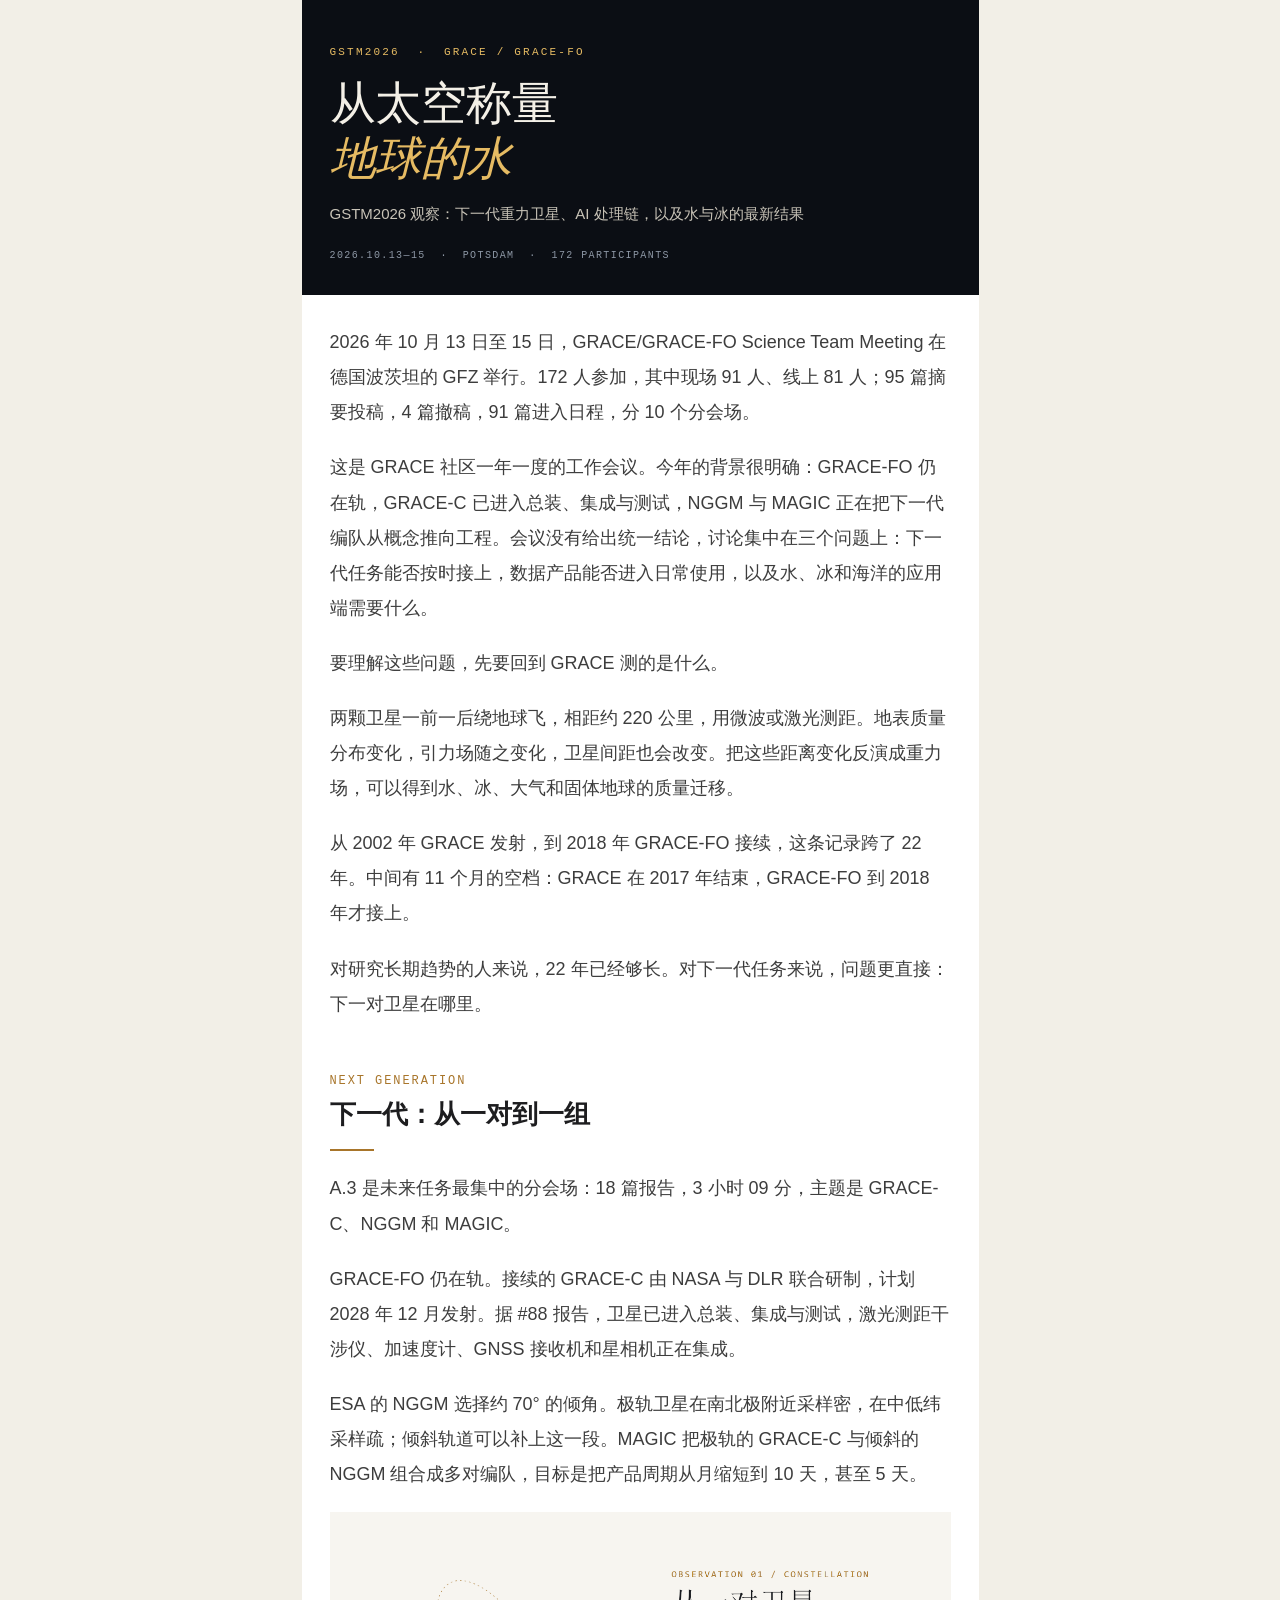
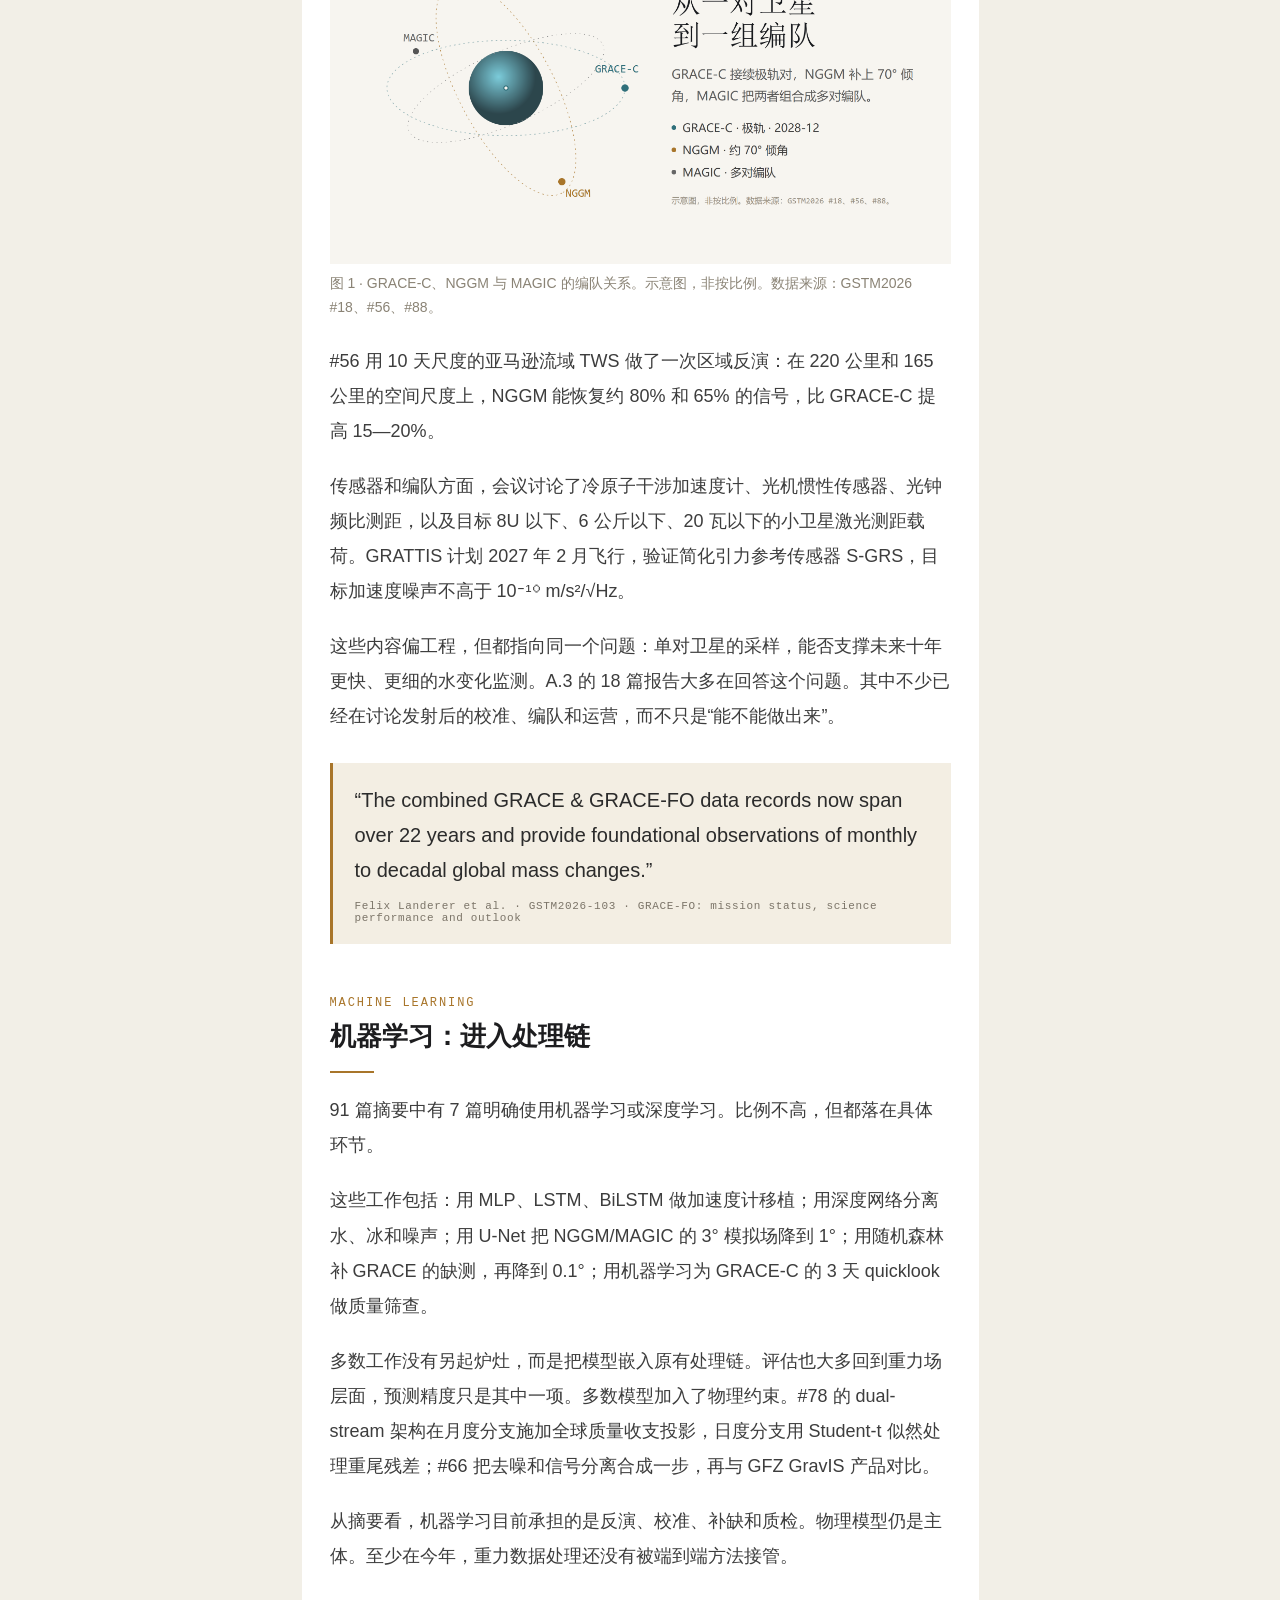
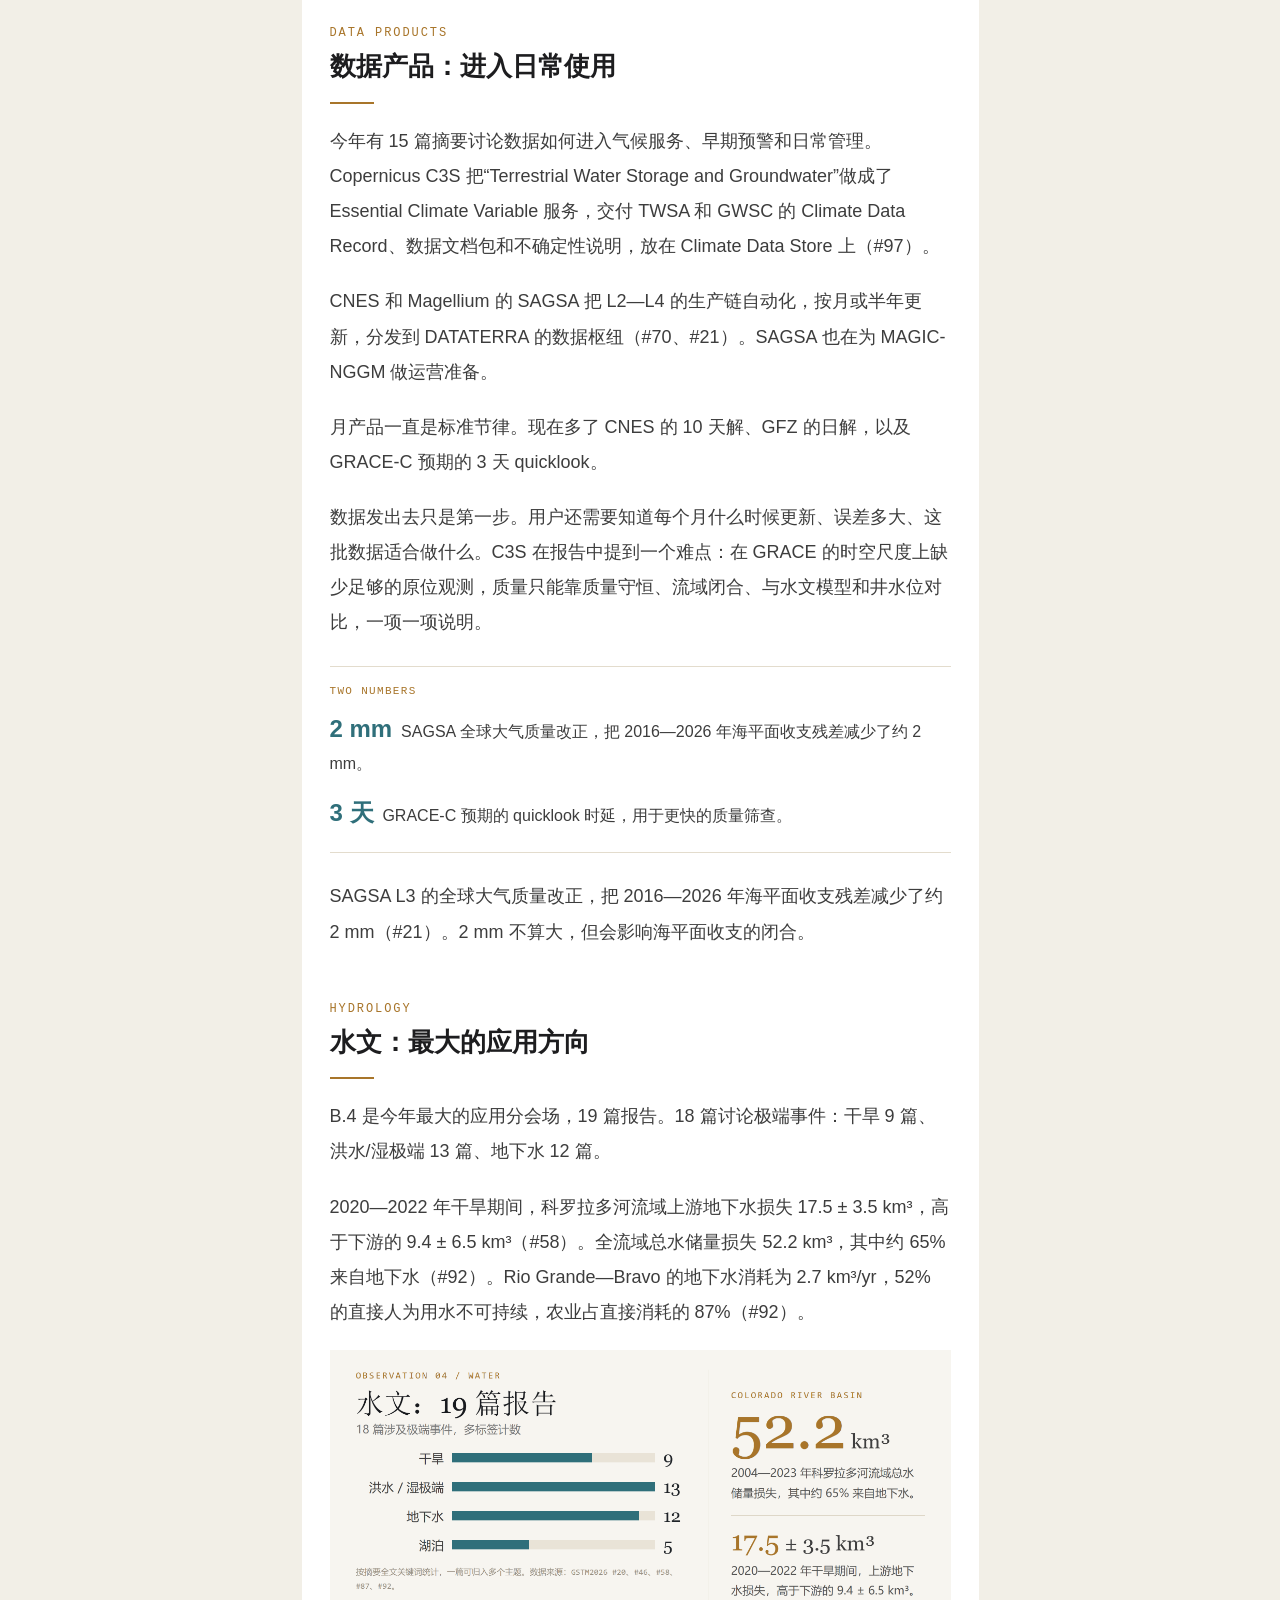
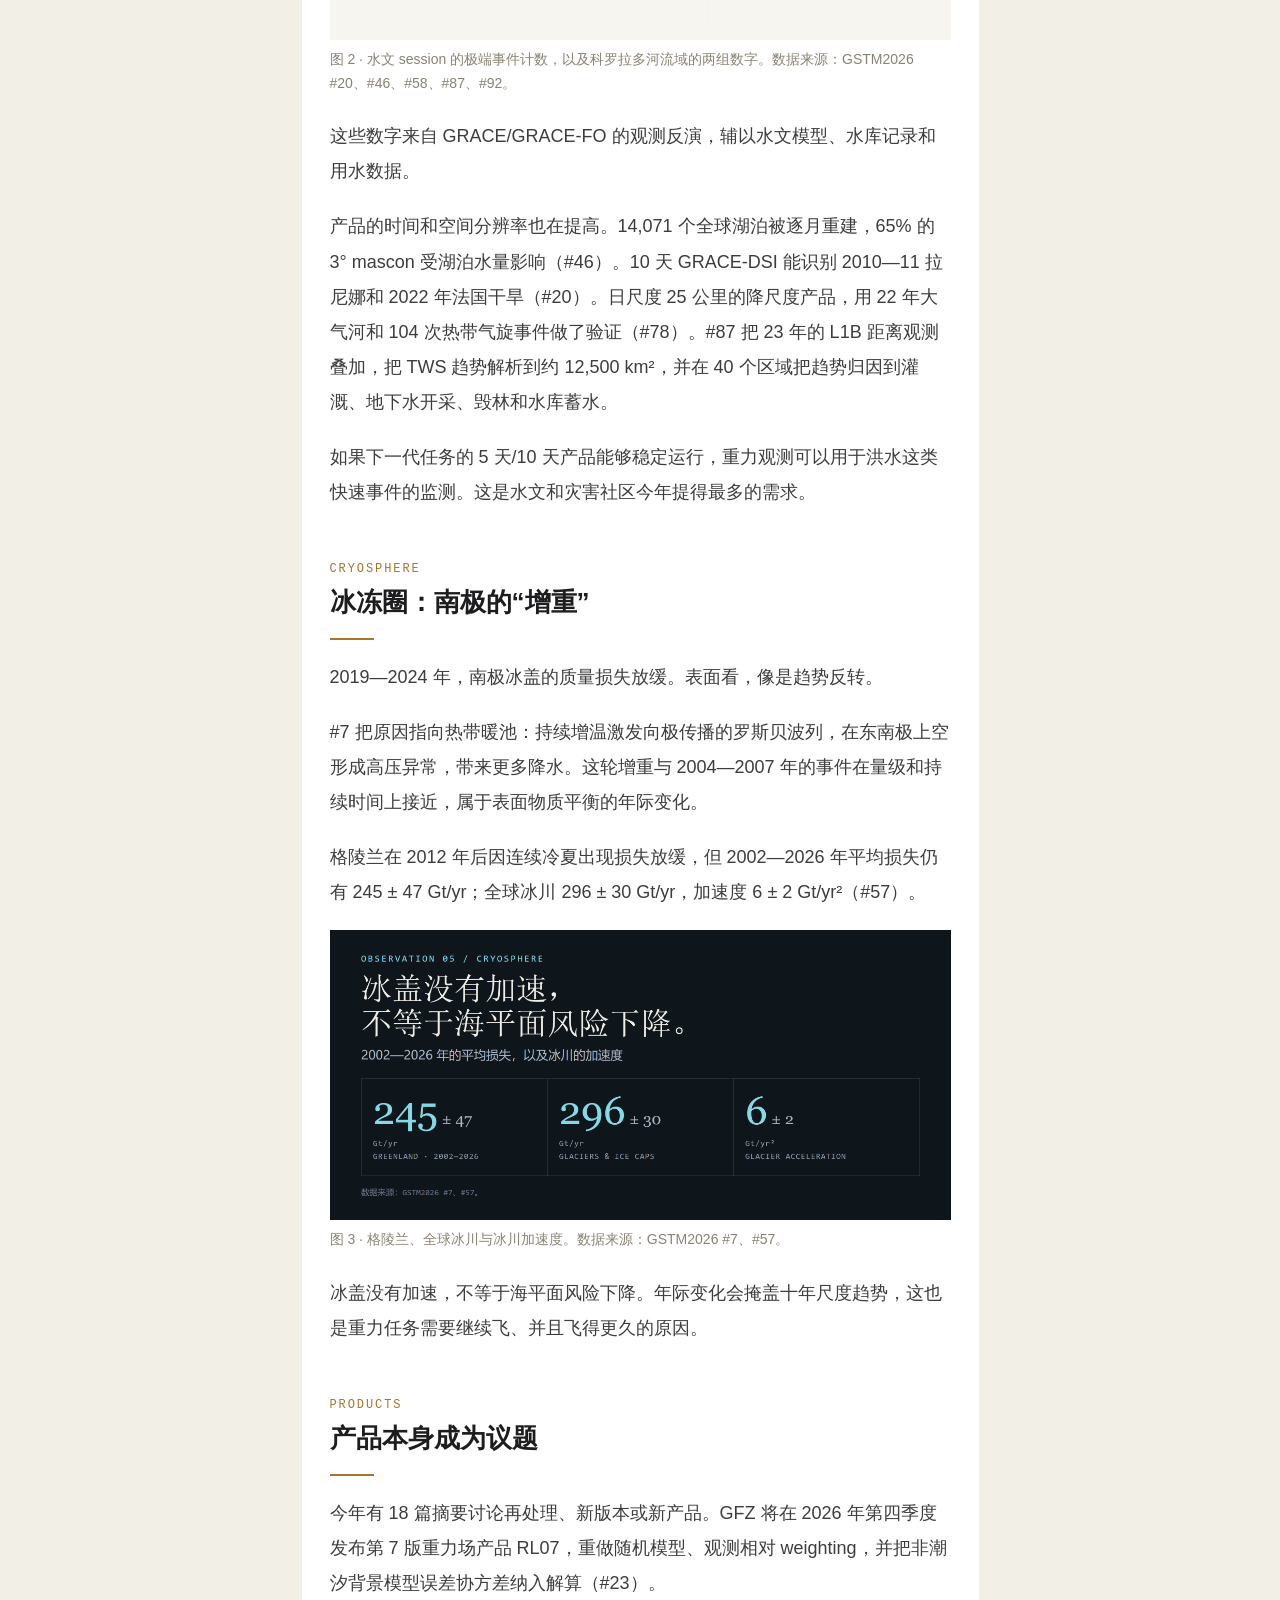
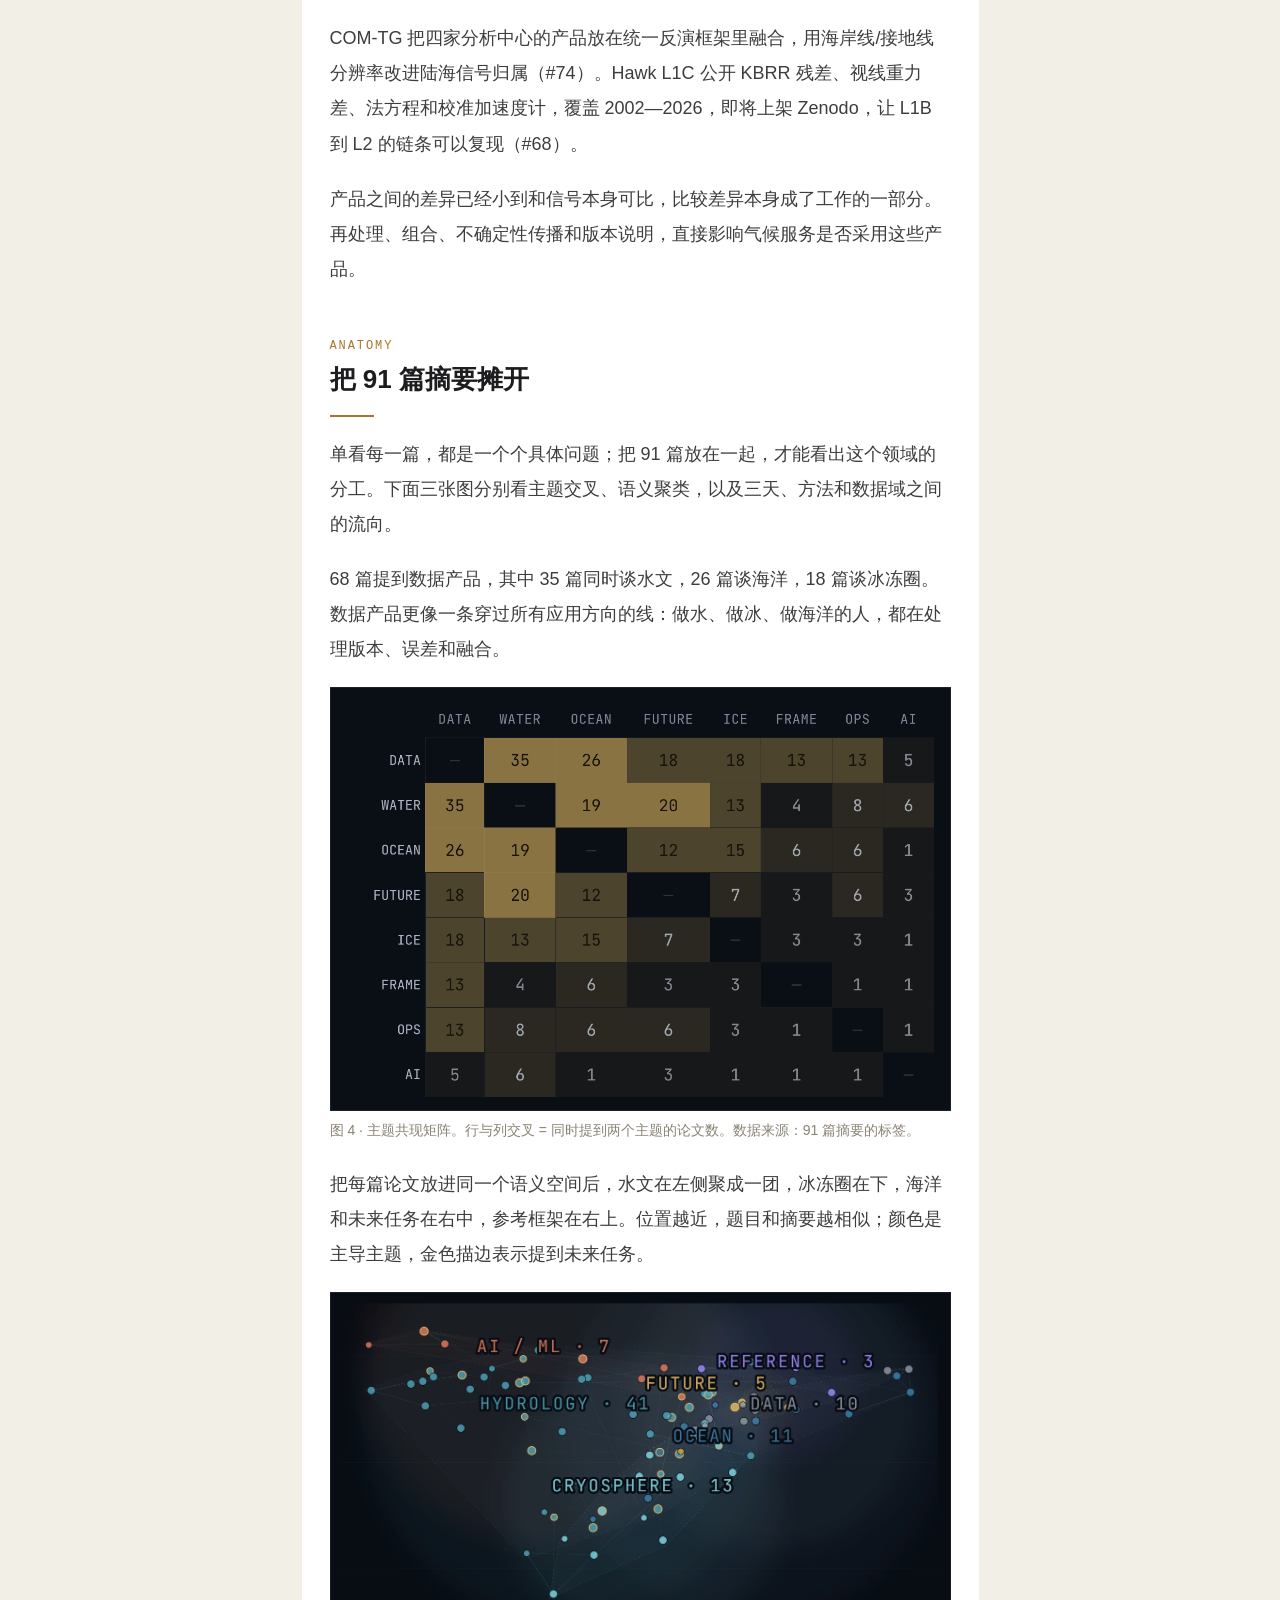
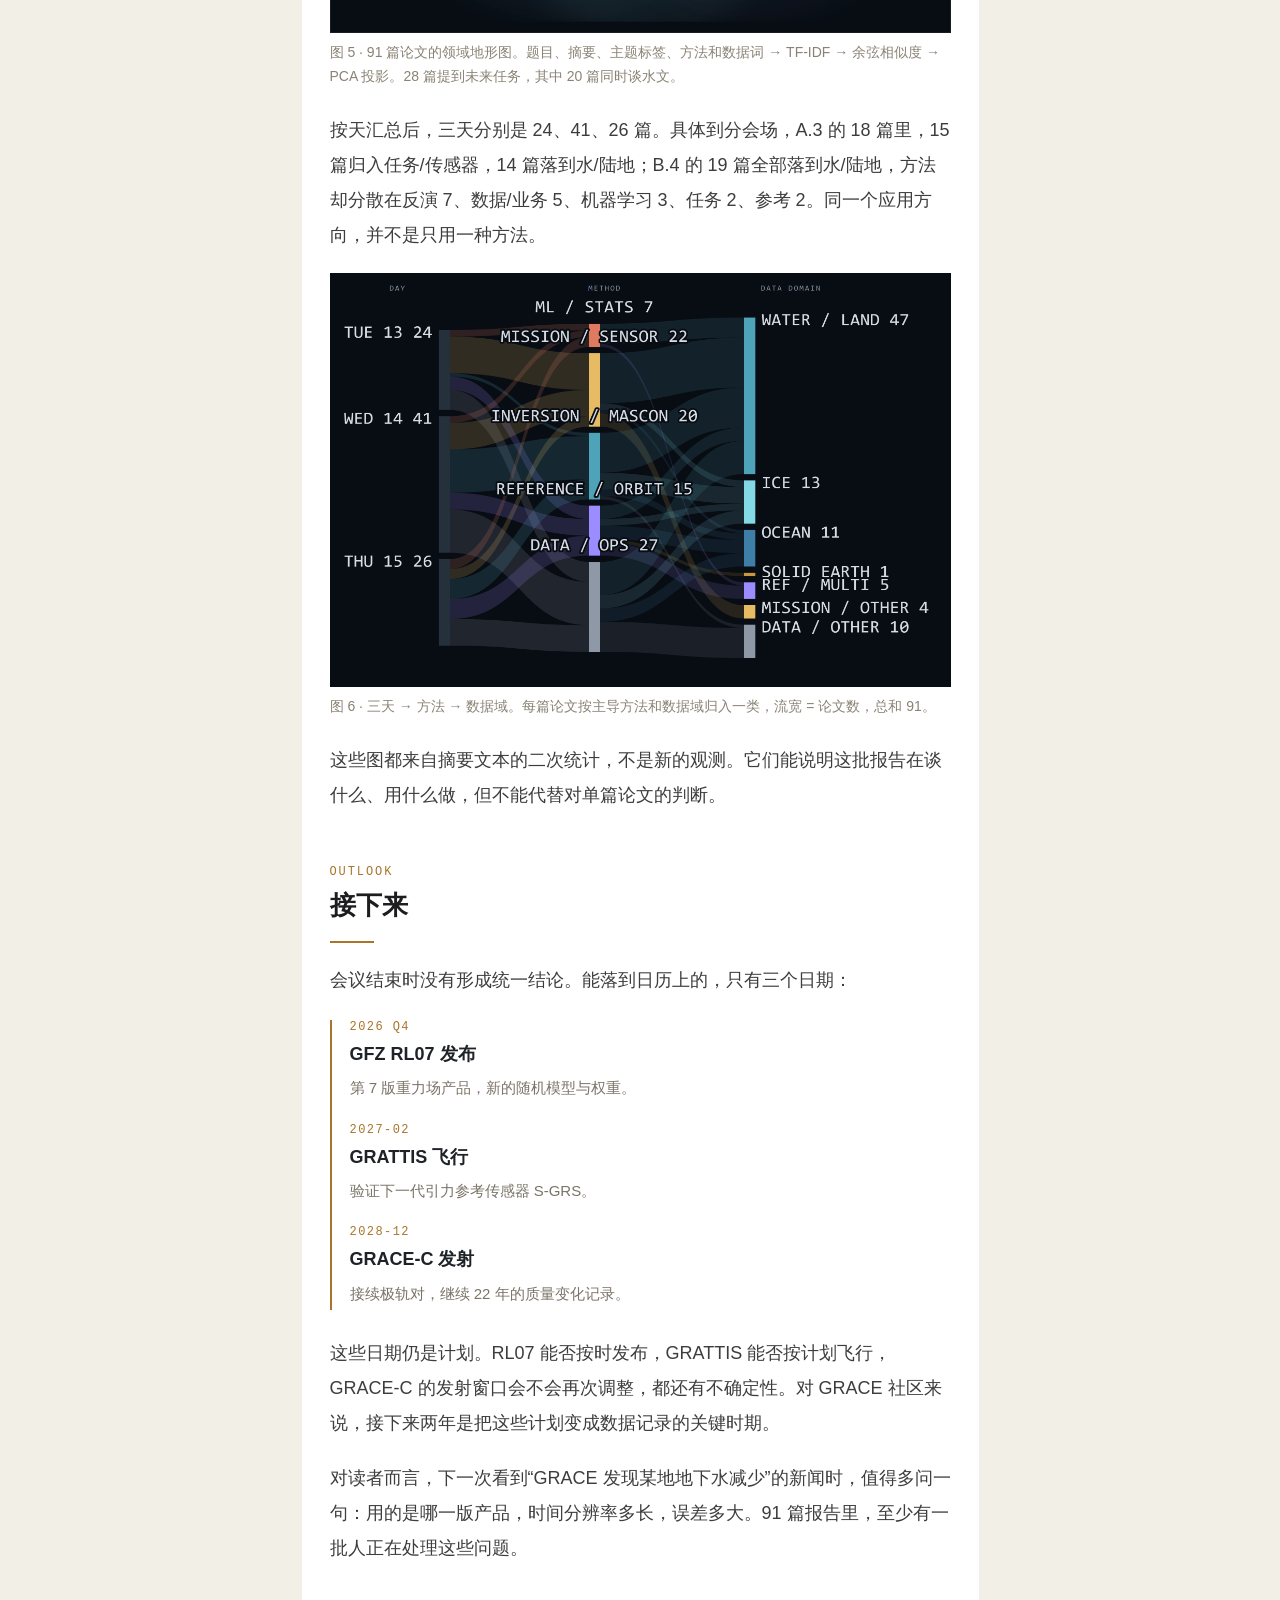
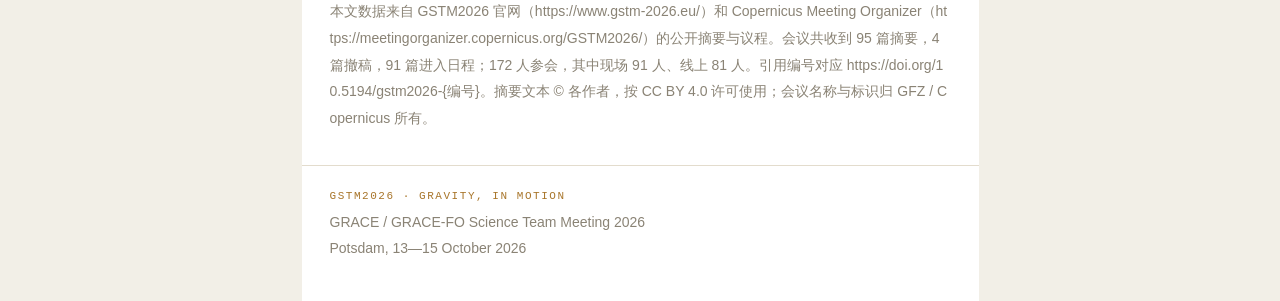
==== commit 7950c3be: "Rewrite as a professional conference report" ====
--- a/wechat/article.html
+++ b/wechat/article.html
@@ -27,82 +27,71 @@
 
   <main style="padding:30px 28px 0;">
 
-    <p style="margin:0 0 20px;font-size:18px;line-height:1.95;color:#3d3d3d;">十月的最后一周，我们把 91 篇摘要摊在屏幕上，一篇一篇往下翻。波茨坦的会已经开完，官网上留着 10 个分会场的页面、一份议程和 91 篇摘要。</p>
-
-    <p style="margin:0 0 20px;font-size:18px;line-height:1.95;color:#3d3d3d;">翻到一半，我停下来。有个问题反复出现：GRACE-FO 之后，谁来接它的班？</p>
-
-    <p style="margin:0 0 20px;font-size:18px;line-height:1.95;color:#3d3d3d;"><strong style="color:#1f2328;">先说清楚 GRACE 在测什么。</strong></p>
-
-    <p style="margin:0 0 20px;font-size:18px;line-height:1.95;color:#3d3d3d;">两颗卫星一前一后绕地球飞，相距大约 220 公里，用微波或激光测距。哪里的水多了、冰少了，引力场就变，两颗卫星的距离也跟着变。把这些距离变化反演成重力场，就能算出水、冰、大气和固体地球的质量迁移。</p>
+    <p style="margin:0 0 20px;font-size:18px;line-height:1.95;color:#3d3d3d;">2026 年 10 月 13 日至 15 日，GRACE/GRACE-FO Science Team Meeting 在德国波茨坦的 GFZ 举行。172 人参加，其中现场 91 人、线上 81 人；95 篇摘要投稿，4 篇撤稿，91 篇进入日程，分 10 个分会场。</p>
+
+    <p style="margin:0 0 20px;font-size:18px;line-height:1.95;color:#3d3d3d;">这是 GRACE 社区一年一度的工作会议。今年的背景很明确：GRACE-FO 仍在轨，GRACE-C 已进入总装、集成与测试，NGGM 与 MAGIC 正在把下一代编队从概念推向工程。会议没有给出统一结论，讨论集中在三个问题上：下一代任务能否按时接上，数据产品能否进入日常使用，以及水、冰和海洋的应用端需要什么。</p>
+
+    <p style="margin:0 0 20px;font-size:18px;line-height:1.95;color:#3d3d3d;">要理解这些问题，先要回到 GRACE 测的是什么。</p>
+
+    <p style="margin:0 0 20px;font-size:18px;line-height:1.95;color:#3d3d3d;">两颗卫星一前一后绕地球飞，相距约 220 公里，用微波或激光测距。地表质量分布变化，引力场随之变化，卫星间距也会改变。把这些距离变化反演成重力场，可以得到水、冰、大气和固体地球的质量迁移。</p>
 
     <p style="margin:0 0 20px;font-size:18px;line-height:1.95;color:#3d3d3d;">从 2002 年 GRACE 发射，到 2018 年 GRACE-FO 接续，这条记录跨了 22 年。中间有 11 个月的空档：GRACE 在 2017 年结束，GRACE-FO 到 2018 年才接上。</p>
 
-    <p style="margin:0 0 20px;font-size:18px;line-height:1.95;color:#3d3d3d;">22 年对研究长期趋势的人来说已经够长。对下一代任务来说，问题更直接：下一对卫星在哪里。</p>
-
-    <section style="margin:50px 0 18px;">
-      <p style="margin:0 0 8px;font-family:Consolas,'Courier New',monospace;font-size:12px;letter-spacing:.16em;color:#a8752a;">01 / CONSTELLATION</p>
-      <h2 class="wechat-h2" style="margin:0;font-size:26px;line-height:1.45;color:#1d1d1f;font-weight:700;">下一代任务：从一对到一组</h2>
-      <p style="width:44px;height:2px;background:#a8752a;margin:16px 0 0;"></p>
-    </section>
-
-    <p style="margin:0 0 20px;font-size:18px;line-height:1.95;color:#3d3d3d;">A.3 是未来任务最集中的一场：18 篇报告，3 小时 09 分。主题是 GRACE-C、NGGM 和 MAGIC。</p>
-
-    <p style="margin:0 0 20px;font-size:18px;line-height:1.95;color:#3d3d3d;">GRACE-FO 还在轨。接续的 GRACE-C 由 NASA 与 DLR（德国航空航天中心）联合研制，计划 2028 年 12 月发射。#88 报告了进展：卫星已经进入总装、集成与测试，激光测距干涉仪、加速度计、GNSS 接收机和星相机正在集成。</p>
-
-    <p style="margin:0 0 20px;font-size:18px;line-height:1.95;color:#3d3d3d;">ESA（欧洲空间局）的 NGGM（下一代重力任务）选了大约 70° 的倾角。极轨卫星在南北极附近采样密，在中低纬采样疏；倾斜轨道可以补上这一段。MAGIC 把极轨的 GRACE-C 和倾斜的 NGGM 组合成多对编队，目标是把产品周期从月缩短到 10 天，甚至 5 天。</p>
+    <p style="margin:0 0 20px;font-size:18px;line-height:1.95;color:#3d3d3d;">对研究长期趋势的人来说，22 年已经够长。对下一代任务来说，问题更直接：下一对卫星在哪里。</p>
+
+    <section style="margin:52px 0 20px;">
+      <p style="margin:0 0 8px;font-family:Consolas,'Courier New',monospace;font-size:12px;letter-spacing:.16em;color:#a8752a;">NEXT GENERATION</p>
+      <h2 class="wechat-h2" style="margin:0;font-size:26px;line-height:1.45;color:#1d1d1f;font-weight:700;">下一代：从一对到一组</h2>
+      <p style="width:44px;height:2px;background:#a8752a;margin:16px 0 0;"></p>
+    </section>
+
+    <p style="margin:0 0 20px;font-size:18px;line-height:1.95;color:#3d3d3d;">A.3 是未来任务最集中的分会场：18 篇报告，3 小时 09 分，主题是 GRACE-C、NGGM 和 MAGIC。</p>
+
+    <p style="margin:0 0 20px;font-size:18px;line-height:1.95;color:#3d3d3d;">GRACE-FO 仍在轨。接续的 GRACE-C 由 NASA 与 DLR 联合研制，计划 2028 年 12 月发射。据 #88 报告，卫星已进入总装、集成与测试，激光测距干涉仪、加速度计、GNSS 接收机和星相机正在集成。</p>
+
+    <p style="margin:0 0 20px;font-size:18px;line-height:1.95;color:#3d3d3d;">ESA 的 NGGM 选择约 70° 的倾角。极轨卫星在南北极附近采样密，在中低纬采样疏；倾斜轨道可以补上这一段。MAGIC 把极轨的 GRACE-C 与倾斜的 NGGM 组合成多对编队，目标是把产品周期从月缩短到 10 天，甚至 5 天。</p>
 
     <p style="margin:0;"><img src="fig-orbit.png" alt="GRACE-C、NGGM 与 MAGIC 编队示意"></p>
     <p style="margin:8px 0 24px;font-size:14px;line-height:1.7;color:#8a8375;">图 1 · GRACE-C、NGGM 与 MAGIC 的编队关系。示意图，非按比例。数据来源：GSTM2026 #18、#56、#88。</p>
 
-    <p style="margin:0 0 20px;font-size:18px;line-height:1.95;color:#3d3d3d;">#56 用 10 天尺度的亚马逊流域 TWS（陆地水储量）做了一次区域反演：在 220 公里和 165 公里的空间尺度上，NGGM 能恢复大约 80% 和 65% 的信号，比 GRACE-C 提高 15—20%。</p>
-
-    <p style="margin:0 0 20px;font-size:18px;line-height:1.95;color:#3d3d3d;">围绕传感器和编队，会上还出现了几条技术路线：冷原子干涉加速度计、光机惯性传感器、光钟频比测距，以及目标 8U 以下、6 公斤以下、20 瓦以下的小卫星激光测距载荷。GRATTIS 计划 2027 年 2 月飞行，验证简化引力参考传感器 S-GRS，目标加速度噪声不高于 10⁻¹⁰ m/s²/√Hz。</p>
-
-    <p style="margin:0 0 20px;font-size:18px;line-height:1.95;color:#3d3d3d;">这些内容听起来偏工程，但绕来绕去，还是同一个问题：单对卫星的采样，能不能支撑未来十年更快、更细的水变化监测。A.3 的 18 篇报告，大多在回答这个问题。</p>
-
-    <p style="margin:0 0 20px;font-size:18px;line-height:1.95;color:#3d3d3d;">会上不少报告已经在讨论发射后怎么校准、怎么编队、怎么运营，而不只是“能不能做出来”。</p>
+    <p style="margin:0 0 20px;font-size:18px;line-height:1.95;color:#3d3d3d;">#56 用 10 天尺度的亚马逊流域 TWS 做了一次区域反演：在 220 公里和 165 公里的空间尺度上，NGGM 能恢复约 80% 和 65% 的信号，比 GRACE-C 提高 15—20%。</p>
+
+    <p style="margin:0 0 20px;font-size:18px;line-height:1.95;color:#3d3d3d;">传感器和编队方面，会议讨论了冷原子干涉加速度计、光机惯性传感器、光钟频比测距，以及目标 8U 以下、6 公斤以下、20 瓦以下的小卫星激光测距载荷。GRATTIS 计划 2027 年 2 月飞行，验证简化引力参考传感器 S-GRS，目标加速度噪声不高于 10⁻¹⁰ m/s²/√Hz。</p>
+
+    <p style="margin:0 0 20px;font-size:18px;line-height:1.95;color:#3d3d3d;">这些内容偏工程，但都指向同一个问题：单对卫星的采样，能否支撑未来十年更快、更细的水变化监测。A.3 的 18 篇报告大多在回答这个问题。其中不少已经在讨论发射后的校准、编队和运营，而不只是“能不能做出来”。</p>
 
     <section style="background:#f3eee3;border-left:3px solid #a8752a;padding:20px 22px;margin:28px 0;">
-      <p style="margin:0;font-size:20px;line-height:1.75;color:#2b2b2b;">“在 220 公里和 165 公里的尺度上，NGGM 能恢复约 80% 和 65% 的 10 天 TWS 信号。”</p>
-    </section>
-
-    <section style="margin:50px 0 18px;">
-      <p style="margin:0 0 8px;font-family:Consolas,'Courier New',monospace;font-size:12px;letter-spacing:.16em;color:#a8752a;">02 / MACHINE LEARNING</p>
-      <h2 class="wechat-h2" style="margin:0;font-size:26px;line-height:1.45;color:#1d1d1f;font-weight:700;">机器学习开始处理重力数据</h2>
-      <p style="width:44px;height:2px;background:#a8752a;margin:16px 0 0;"></p>
-    </section>
-
-    <p style="margin:0 0 20px;font-size:18px;line-height:1.95;color:#3d3d3d;">91 篇里，只有 7 篇明确用了机器学习或深度学习。这个数字比想象中少。</p>
-
-    <p style="margin:0 0 20px;font-size:18px;line-height:1.95;color:#3d3d3d;">7 篇做的事很具体：用 MLP、LSTM、BiLSTM 做加速度计移植；用深度网络把水、冰和噪声分开；用 U-Net 把 NGGM/MAGIC 的 3° 模拟场降到 1°；用随机森林补 GRACE 的缺测，再降到 0.1°；用机器学习给 GRACE-C 的 3 天 quicklook（快速解）做质量筛查。</p>
-
-    <p style="margin:0 0 20px;font-size:18px;line-height:1.95;color:#3d3d3d;">我原本以为会看到更多端到端模型，但多数工作没有另起炉灶，而是把模型塞进原来的处理链。这些工作大多在重力场层面评估误差，预测精度只是其中一项。多数模型还加了物理约束。#78 的 dual-stream 架构在月度分支施加全球质量收支投影，日度分支用 Student-t 似然处理重尾残差；#66 把去噪和信号分离合成一步，再和 GFZ GravIS 产品对比。</p>
-
-    <p style="margin:0 0 20px;font-size:18px;line-height:1.95;color:#3d3d3d;">这 7 篇看下来，机器学习主要在做反演、校准、补缺和质检。物理模型还是主体。</p>
-
-    <p style="margin:0 0 20px;font-size:18px;line-height:1.95;color:#3d3d3d;">至少从今年的摘要看，重力数据处理没有那么容易被端到端替代。</p>
-
-    <section style="background:#f3eee3;border-left:3px solid #2f6f7a;padding:20px 22px;margin:28px 0;">
-      <p style="margin:0;font-size:20px;line-height:1.75;color:#2b2b2b;">“这些工作大多在重力场层面评估误差，预测精度只是其中一项。”</p>
-    </section>
-
-    <section style="margin:50px 0 18px;">
-      <p style="margin:0 0 8px;font-family:Consolas,'Courier New',monospace;font-size:12px;letter-spacing:.16em;color:#a8752a;">03 / OPERATIONS</p>
-      <h2 class="wechat-h2" style="margin:0;font-size:26px;line-height:1.45;color:#1d1d1f;font-weight:700;">重力数据进入日常使用</h2>
-      <p style="width:44px;height:2px;background:#a8752a;margin:16px 0 0;"></p>
-    </section>
-
-    <p style="margin:0 0 20px;font-size:18px;line-height:1.95;color:#3d3d3d;">今年有 15 篇摘要讨论这些数据怎么进入气候服务、早期预警和日常管理。这一块读起来最像在安排值班表：什么时候更新，误差怎么说明，出了问题找谁。</p>
-
-    <p style="margin:0 0 20px;font-size:18px;line-height:1.95;color:#3d3d3d;">Copernicus C3S（哥白尼气候变化服务）把“Terrestrial Water Storage and Groundwater”做成了 Essential Climate Variable（ECV，基本气候变量）服务，交付 TWSA（陆地水储量异常）和 GWSC（地下水储量变化）的 Climate Data Record（CDR，气候数据记录）、数据文档包和不确定性说明，放在 Climate Data Store 上（#97）。</p>
-
-    <p style="margin:0 0 20px;font-size:18px;line-height:1.95;color:#3d3d3d;">CNES（法国国家空间研究中心）和 Magellium 的 SAGSA 把 L2—L4（二级重力场到四级应用产品）的生产链自动化，按月或半年更新，分发到 DATATERRA 的数据枢纽（#70、#21）。SAGSA 也在为 MAGIC-NGGM 做运营准备。</p>
+      <p style="margin:0;font-size:20px;line-height:1.75;color:#2b2b2b;">“The combined GRACE &amp; GRACE-FO data records now span over 22 years and provide foundational observations of monthly to decadal global mass changes.”</p>
+      <p style="margin:12px 0 0;font-family:Consolas,'Courier New',monospace;font-size:11px;letter-spacing:.06em;color:#7b7468;">Felix Landerer et al. · GSTM2026-103 · GRACE-FO: mission status, science performance and outlook</p>
+    </section>
+
+    <section style="margin:52px 0 20px;">
+      <p style="margin:0 0 8px;font-family:Consolas,'Courier New',monospace;font-size:12px;letter-spacing:.16em;color:#a8752a;">MACHINE LEARNING</p>
+      <h2 class="wechat-h2" style="margin:0;font-size:26px;line-height:1.45;color:#1d1d1f;font-weight:700;">机器学习：进入处理链</h2>
+      <p style="width:44px;height:2px;background:#a8752a;margin:16px 0 0;"></p>
+    </section>
+
+    <p style="margin:0 0 20px;font-size:18px;line-height:1.95;color:#3d3d3d;">91 篇摘要中有 7 篇明确使用机器学习或深度学习。比例不高，但都落在具体环节。</p>
+
+    <p style="margin:0 0 20px;font-size:18px;line-height:1.95;color:#3d3d3d;">这些工作包括：用 MLP、LSTM、BiLSTM 做加速度计移植；用深度网络分离水、冰和噪声；用 U-Net 把 NGGM/MAGIC 的 3° 模拟场降到 1°；用随机森林补 GRACE 的缺测，再降到 0.1°；用机器学习为 GRACE-C 的 3 天 quicklook 做质量筛查。</p>
+
+    <p style="margin:0 0 20px;font-size:18px;line-height:1.95;color:#3d3d3d;">多数工作没有另起炉灶，而是把模型嵌入原有处理链。评估也大多回到重力场层面，预测精度只是其中一项。多数模型加入了物理约束。#78 的 dual-stream 架构在月度分支施加全球质量收支投影，日度分支用 Student-t 似然处理重尾残差；#66 把去噪和信号分离合成一步，再与 GFZ GravIS 产品对比。</p>
+
+    <p style="margin:0 0 20px;font-size:18px;line-height:1.95;color:#3d3d3d;">从摘要看，机器学习目前承担的是反演、校准、补缺和质检。物理模型仍是主体。至少在今年，重力数据处理还没有被端到端方法接管。</p>
+
+    <section style="margin:52px 0 20px;">
+      <p style="margin:0 0 8px;font-family:Consolas,'Courier New',monospace;font-size:12px;letter-spacing:.16em;color:#a8752a;">DATA PRODUCTS</p>
+      <h2 class="wechat-h2" style="margin:0;font-size:26px;line-height:1.45;color:#1d1d1f;font-weight:700;">数据产品：进入日常使用</h2>
+      <p style="width:44px;height:2px;background:#a8752a;margin:16px 0 0;"></p>
+    </section>
+
+    <p style="margin:0 0 20px;font-size:18px;line-height:1.95;color:#3d3d3d;">今年有 15 篇摘要讨论数据如何进入气候服务、早期预警和日常管理。Copernicus C3S 把“Terrestrial Water Storage and Groundwater”做成了 Essential Climate Variable 服务，交付 TWSA 和 GWSC 的 Climate Data Record、数据文档包和不确定性说明，放在 Climate Data Store 上（#97）。</p>
+
+    <p style="margin:0 0 20px;font-size:18px;line-height:1.95;color:#3d3d3d;">CNES 和 Magellium 的 SAGSA 把 L2—L4 的生产链自动化，按月或半年更新，分发到 DATATERRA 的数据枢纽（#70、#21）。SAGSA 也在为 MAGIC-NGGM 做运营准备。</p>
 
     <p style="margin:0 0 20px;font-size:18px;line-height:1.95;color:#3d3d3d;">月产品一直是标准节律。现在多了 CNES 的 10 天解、GFZ 的日解，以及 GRACE-C 预期的 3 天 quicklook。</p>
 
-    <p style="margin:0 0 20px;font-size:18px;line-height:1.95;color:#3d3d3d;">数据发出去只是第一步。用户还需要知道每个月什么时候更新、误差多大、这批数据适合做什么。C3S 在报告里提到一个难点：GRACE 的时空尺度上缺少足够的原位观测，质量只能靠质量守恒、流域闭合、与水文模型和井水位对比，一项一项说明。</p>
-
-    <p style="margin:0 0 20px;font-size:18px;line-height:1.95;color:#3d3d3d;">这些事听起来不酷，但用户真正卡住的地方往往在这里。</p>
+    <p style="margin:0 0 20px;font-size:18px;line-height:1.95;color:#3d3d3d;">数据发出去只是第一步。用户还需要知道每个月什么时候更新、误差多大、这批数据适合做什么。C3S 在报告中提到一个难点：在 GRACE 的时空尺度上缺少足够的原位观测，质量只能靠质量守恒、流域闭合、与水文模型和井水位对比，一项一项说明。</p>
 
     <section style="border-top:1px solid #e3dccd;border-bottom:1px solid #e3dccd;padding:18px 0;margin:26px 0;">
       <p style="margin:0 0 6px;font-family:Consolas,'Courier New',monospace;font-size:11px;letter-spacing:.12em;color:#a8752a;">TWO NUMBERS</p>
@@ -110,96 +99,88 @@
       <p style="margin:0;font-size:16px;line-height:1.8;color:#3d3d3d;"><strong style="font-size:24px;color:#2f6f7a;">3 天</strong>&nbsp;&nbsp;GRACE-C 预期的 quicklook 时延，用于更快的质量筛查。</p>
     </section>
 
-    <p style="margin:0 0 20px;font-size:18px;line-height:1.95;color:#3d3d3d;">SAGSA L3 的全球大气质量改正，把 2016—2026 年海平面收支残差减少了约 2 mm（#21）。2 mm 不算大，不过它会影响海平面收支的闭合。</p>
-
-    <section style="margin:50px 0 18px;">
-      <p style="margin:0 0 8px;font-family:Consolas,'Courier New',monospace;font-size:12px;letter-spacing:.16em;color:#a8752a;">04 / WATER</p>
-      <h2 class="wechat-h2" style="margin:0;font-size:26px;line-height:1.45;color:#1d1d1f;font-weight:700;">水文是最大的应用方向</h2>
-      <p style="width:44px;height:2px;background:#a8752a;margin:16px 0 0;"></p>
-    </section>
-
-    <p style="margin:0 0 20px;font-size:18px;line-height:1.95;color:#3d3d3d;">B.4 是今年最大的应用 session，19 篇报告。水文也是最能让人听懂重力数据在干什么的地方：18 篇谈极端事件——干旱 9 篇、洪水/湿极端 13 篇、地下水 12 篇。</p>
-
-    <p style="margin:0 0 20px;font-size:18px;line-height:1.95;color:#3d3d3d;">2020—2022 年干旱期间，上游地下水损失 17.5 ± 3.5 立方公里（km³），高于下游的 9.4 ± 6.5 km³（#58）。全流域总水储量损失 52.2 km³，其中约 65% 来自地下水（#92）。Rio Grande—Bravo 的地下水消耗为 2.7 km³/yr，52% 的直接人为用水不可持续，农业占直接消耗的 87%（#92）。</p>
+    <p style="margin:0 0 20px;font-size:18px;line-height:1.95;color:#3d3d3d;">SAGSA L3 的全球大气质量改正，把 2016—2026 年海平面收支残差减少了约 2 mm（#21）。2 mm 不算大，但会影响海平面收支的闭合。</p>
+
+    <section style="margin:52px 0 20px;">
+      <p style="margin:0 0 8px;font-family:Consolas,'Courier New',monospace;font-size:12px;letter-spacing:.16em;color:#a8752a;">HYDROLOGY</p>
+      <h2 class="wechat-h2" style="margin:0;font-size:26px;line-height:1.45;color:#1d1d1f;font-weight:700;">水文：最大的应用方向</h2>
+      <p style="width:44px;height:2px;background:#a8752a;margin:16px 0 0;"></p>
+    </section>
+
+    <p style="margin:0 0 20px;font-size:18px;line-height:1.95;color:#3d3d3d;">B.4 是今年最大的应用分会场，19 篇报告。18 篇讨论极端事件：干旱 9 篇、洪水/湿极端 13 篇、地下水 12 篇。</p>
+
+    <p style="margin:0 0 20px;font-size:18px;line-height:1.95;color:#3d3d3d;">2020—2022 年干旱期间，科罗拉多河流域上游地下水损失 17.5 ± 3.5 km³，高于下游的 9.4 ± 6.5 km³（#58）。全流域总水储量损失 52.2 km³，其中约 65% 来自地下水（#92）。Rio Grande—Bravo 的地下水消耗为 2.7 km³/yr，52% 的直接人为用水不可持续，农业占直接消耗的 87%（#92）。</p>
 
     <p style="margin:0;"><img src="fig-water.png" alt="水文 session 统计与科罗拉多流域数据"></p>
     <p style="margin:8px 0 24px;font-size:14px;line-height:1.7;color:#8a8375;">图 2 · 水文 session 的极端事件计数，以及科罗拉多河流域的两组数字。数据来源：GSTM2026 #20、#46、#58、#87、#92。</p>
 
     <p style="margin:0 0 20px;font-size:18px;line-height:1.95;color:#3d3d3d;">这些数字来自 GRACE/GRACE-FO 的观测反演，辅以水文模型、水库记录和用水数据。</p>
 
-    <p style="margin:0 0 20px;font-size:18px;line-height:1.95;color:#3d3d3d;">产品的时间和空间分辨率也在提高。14,071 个全球湖泊被逐月重建，65% 的 3° mascon（把地表划分为质量块的反演单元）受湖泊水量影响（#46）。10 天 GRACE-DSI（GRACE 干旱指数）能识别 2010—11 拉尼娜和 2022 年法国干旱（#20）。日尺度 25 公里的降尺度产品，用 22 年大气河和 104 次热带气旋事件做了验证（#78）。</p>
-
-    <p style="margin:0 0 20px;font-size:18px;line-height:1.95;color:#3d3d3d;">#87 把 23 年的 L1B 距离观测叠加（stacked L1B），把 TWS 趋势解析到约 12,500 km²，并在 40 个区域把趋势归因到灌溉、地下水开采、毁林和水库蓄水。</p>
-
-    <p style="margin:0 0 20px;font-size:18px;line-height:1.95;color:#3d3d3d;">如果下一代任务的 5 天/10 天产品能够稳定运行，重力观测就可以用于洪水这类快速事件的监测。这是水文和灾害社区今年提得最多的需求。</p>
-
-    <section style="margin:50px 0 18px;">
-      <p style="margin:0 0 8px;font-family:Consolas,'Courier New',monospace;font-size:12px;letter-spacing:.16em;color:#a8752a;">05 / CRYOSPHERE</p>
-      <h2 class="wechat-h2" style="margin:0;font-size:26px;line-height:1.45;color:#1d1d1f;font-weight:700;">南极的“增重”，可能来自降雪</h2>
-      <p style="width:44px;height:2px;background:#a8752a;margin:16px 0 0;"></p>
-    </section>
-
-    <p style="margin:0 0 20px;font-size:18px;line-height:1.95;color:#3d3d3d;">这篇报告很容易被标题带偏。2019—2024 年，南极冰盖的质量损失放缓，表面看像是趋势反转。</p>
+    <p style="margin:0 0 20px;font-size:18px;line-height:1.95;color:#3d3d3d;">产品的时间和空间分辨率也在提高。14,071 个全球湖泊被逐月重建，65% 的 3° mascon 受湖泊水量影响（#46）。10 天 GRACE-DSI 能识别 2010—11 拉尼娜和 2022 年法国干旱（#20）。日尺度 25 公里的降尺度产品，用 22 年大气河和 104 次热带气旋事件做了验证（#78）。#87 把 23 年的 L1B 距离观测叠加，把 TWS 趋势解析到约 12,500 km²，并在 40 个区域把趋势归因到灌溉、地下水开采、毁林和水库蓄水。</p>
+
+    <p style="margin:0 0 20px;font-size:18px;line-height:1.95;color:#3d3d3d;">如果下一代任务的 5 天/10 天产品能够稳定运行，重力观测可以用于洪水这类快速事件的监测。这是水文和灾害社区今年提得最多的需求。</p>
+
+    <section style="margin:52px 0 20px;">
+      <p style="margin:0 0 8px;font-family:Consolas,'Courier New',monospace;font-size:12px;letter-spacing:.16em;color:#a8752a;">CRYOSPHERE</p>
+      <h2 class="wechat-h2" style="margin:0;font-size:26px;line-height:1.45;color:#1d1d1f;font-weight:700;">冰冻圈：南极的“增重”</h2>
+      <p style="width:44px;height:2px;background:#a8752a;margin:16px 0 0;"></p>
+    </section>
+
+    <p style="margin:0 0 20px;font-size:18px;line-height:1.95;color:#3d3d3d;">2019—2024 年，南极冰盖的质量损失放缓。表面看，像是趋势反转。</p>
 
     <p style="margin:0 0 20px;font-size:18px;line-height:1.95;color:#3d3d3d;">#7 把原因指向热带暖池：持续增温激发向极传播的罗斯贝波列，在东南极上空形成高压异常，带来更多降水。这轮增重与 2004—2007 年的事件在量级和持续时间上接近，属于表面物质平衡的年际变化。</p>
 
-    <p style="margin:0 0 20px;font-size:18px;line-height:1.95;color:#3d3d3d;">格陵兰在 2012 年后因连续冷夏出现损失放缓，但 2002—2026 年平均损失仍有 245 ± 47 Gt/yr（十亿吨/年）；全球冰川 296 ± 30 Gt/yr，加速度 6 ± 2 Gt/yr²（#57）。</p>
+    <p style="margin:0 0 20px;font-size:18px;line-height:1.95;color:#3d3d3d;">格陵兰在 2012 年后因连续冷夏出现损失放缓，但 2002—2026 年平均损失仍有 245 ± 47 Gt/yr；全球冰川 296 ± 30 Gt/yr，加速度 6 ± 2 Gt/yr²（#57）。</p>
 
     <p style="margin:0;"><img src="fig-ice.png" alt="格陵兰、全球冰川与冰川加速度数据"></p>
     <p style="margin:8px 0 24px;font-size:14px;line-height:1.7;color:#8a8375;">图 3 · 格陵兰、全球冰川与冰川加速度。数据来源：GSTM2026 #7、#57。</p>
 
     <p style="margin:0 0 20px;font-size:18px;line-height:1.95;color:#3d3d3d;">冰盖没有加速，不等于海平面风险下降。年际变化会掩盖十年尺度趋势，这也是重力任务需要继续飞、并且飞得更久的原因。</p>
 
-    <p style="margin:0 0 20px;font-size:18px;line-height:1.95;color:#3d3d3d;">这句话听起来像绕口令，但它是整节最值得记住的。</p>
-
-    <section style="margin:50px 0 18px;">
-      <p style="margin:0 0 8px;font-family:Consolas,'Courier New',monospace;font-size:12px;letter-spacing:.16em;color:#a8752a;">06 / PRODUCTS</p>
-      <h2 class="wechat-h2" style="margin:0;font-size:26px;line-height:1.45;color:#1d1d1f;font-weight:700;">产品本身成了研究对象</h2>
-      <p style="width:44px;height:2px;background:#a8752a;margin:16px 0 0;"></p>
-    </section>
-
-    <p style="margin:0 0 20px;font-size:18px;line-height:1.95;color:#3d3d3d;">今年有 18 篇摘要谈再处理、新版本、新产品。这部分最枯燥，但也最影响你最后拿到的数字。</p>
-
-    <p style="margin:0 0 20px;font-size:18px;line-height:1.95;color:#3d3d3d;">GFZ 将在 2026 年第四季度发布第 7 版重力场产品 RL07。它重做了随机模型、观测相对 weighting，并把非潮汐背景模型误差协方差纳入解算（#23）。</p>
-
-    <p style="margin:0 0 20px;font-size:18px;line-height:1.95;color:#3d3d3d;">COM-TG 把四家分析中心的产品放在统一反演框架里融合，用海岸线/接地线分辨率改进处理陆海信号归属（#74）。Hawk L1C 公开 K 波段测距残差（KBRR）、视线重力差、法方程和校准加速度计，覆盖 2002—2026，即将上架 Zenodo，让 L1B 到 L2（一级观测到二级重力场产品）的链条可以复现（#68）。</p>
-
-    <p style="margin:0 0 20px;font-size:18px;line-height:1.95;color:#3d3d3d;">产品之间的差异已经小到和信号本身可比，比较这些差异就成了工作的一部分。再处理、组合、不确定性传播和版本说明，直接影响气候服务是否采用这些产品。</p>
-
-    <p style="margin:0 0 20px;font-size:18px;line-height:1.95;color:#3d3d3d;">这些问题不解决，气候服务很难放心采用。</p>
-
-    <section style="margin:50px 0 18px;">
-      <p style="margin:0 0 8px;font-family:Consolas,'Courier New',monospace;font-size:12px;letter-spacing:.16em;color:#a8752a;">07 / STRUCTURE</p>
-      <h2 class="wechat-h2" style="margin:0;font-size:26px;line-height:1.45;color:#1d1d1f;font-weight:700;">91 篇摘要里的结构</h2>
-      <p style="width:44px;height:2px;background:#a8752a;margin:16px 0 0;"></p>
-    </section>
-
-    <p style="margin:0 0 20px;font-size:18px;line-height:1.95;color:#3d3d3d;">单看每一篇，都是一个个具体问题；把 91 篇摊在一起，才看得出这个领域的分工。下面三张图分别看主题怎样交叉、论文在语义空间里怎么聚、以及三天、方法和数据域之间怎么流动。</p>
-
-    <p style="margin:0 0 20px;font-size:18px;line-height:1.95;color:#3d3d3d;">先看主题怎么交叉。68 篇提到数据产品，其中 35 篇同时谈水文，26 篇谈海洋，18 篇谈冰冻圈。数据产品更像一条穿过所有应用方向的线：做水、做冰、做海洋的人，都在处理版本、误差和融合。</p>
+    <section style="margin:52px 0 20px;">
+      <p style="margin:0 0 8px;font-family:Consolas,'Courier New',monospace;font-size:12px;letter-spacing:.16em;color:#a8752a;">PRODUCTS</p>
+      <h2 class="wechat-h2" style="margin:0;font-size:26px;line-height:1.45;color:#1d1d1f;font-weight:700;">产品本身成为议题</h2>
+      <p style="width:44px;height:2px;background:#a8752a;margin:16px 0 0;"></p>
+    </section>
+
+    <p style="margin:0 0 20px;font-size:18px;line-height:1.95;color:#3d3d3d;">今年有 18 篇摘要讨论再处理、新版本或新产品。GFZ 将在 2026 年第四季度发布第 7 版重力场产品 RL07，重做随机模型、观测相对 weighting，并把非潮汐背景模型误差协方差纳入解算（#23）。</p>
+
+    <p style="margin:0 0 20px;font-size:18px;line-height:1.95;color:#3d3d3d;">COM-TG 把四家分析中心的产品放在统一反演框架里融合，用海岸线/接地线分辨率改进陆海信号归属（#74）。Hawk L1C 公开 KBRR 残差、视线重力差、法方程和校准加速度计，覆盖 2002—2026，即将上架 Zenodo，让 L1B 到 L2 的链条可以复现（#68）。</p>
+
+    <p style="margin:0 0 20px;font-size:18px;line-height:1.95;color:#3d3d3d;">产品之间的差异已经小到和信号本身可比，比较差异本身成了工作的一部分。再处理、组合、不确定性传播和版本说明，直接影响气候服务是否采用这些产品。</p>
+
+    <section style="margin:52px 0 20px;">
+      <p style="margin:0 0 8px;font-family:Consolas,'Courier New',monospace;font-size:12px;letter-spacing:.16em;color:#a8752a;">ANATOMY</p>
+      <h2 class="wechat-h2" style="margin:0;font-size:26px;line-height:1.45;color:#1d1d1f;font-weight:700;">把 91 篇摘要摊开</h2>
+      <p style="width:44px;height:2px;background:#a8752a;margin:16px 0 0;"></p>
+    </section>
+
+    <p style="margin:0 0 20px;font-size:18px;line-height:1.95;color:#3d3d3d;">单看每一篇，都是一个个具体问题；把 91 篇放在一起，才能看出这个领域的分工。下面三张图分别看主题交叉、语义聚类，以及三天、方法和数据域之间的流向。</p>
+
+    <p style="margin:0 0 20px;font-size:18px;line-height:1.95;color:#3d3d3d;">68 篇提到数据产品，其中 35 篇同时谈水文，26 篇谈海洋，18 篇谈冰冻圈。数据产品更像一条穿过所有应用方向的线：做水、做冰、做海洋的人，都在处理版本、误差和融合。</p>
 
     <p style="margin:0;"><img src="fig-cooccur.png" alt="GSTM2026 主题共现矩阵"></p>
     <p style="margin:8px 0 24px;font-size:14px;line-height:1.7;color:#8a8375;">图 4 · 主题共现矩阵。行与列交叉 = 同时提到两个主题的论文数。数据来源：91 篇摘要的标签。</p>
 
-    <p style="margin:0 0 20px;font-size:18px;line-height:1.95;color:#3d3d3d;">第二张把每篇论文放进同一个语义空间。位置越近，题目和摘要越相似；颜色是主导主题，金色描边是提到未来任务的论文。水文在左边聚成一团，冰冻圈在下，海洋和未来任务在右中，参考框架在右上。</p>
+    <p style="margin:0 0 20px;font-size:18px;line-height:1.95;color:#3d3d3d;">把每篇论文放进同一个语义空间后，水文在左侧聚成一团，冰冻圈在下，海洋和未来任务在右中，参考框架在右上。位置越近，题目和摘要越相似；颜色是主导主题，金色描边表示提到未来任务。</p>
 
     <p style="margin:0;"><img src="fig-domain.png" alt="GSTM2026 论文领域语义地形图"></p>
     <p style="margin:8px 0 24px;font-size:14px;line-height:1.7;color:#8a8375;">图 5 · 91 篇论文的领域地形图。题目、摘要、主题标签、方法和数据词 → TF-IDF → 余弦相似度 → PCA 投影。28 篇提到未来任务，其中 20 篇同时谈水文。</p>
 
-    <p style="margin:0 0 20px;font-size:18px;line-height:1.95;color:#3d3d3d;">第三张按天汇总，再看方法。三天分别是 24、41、26 篇。具体到 session，A.3 的 18 篇里，15 篇归入任务/传感器，14 篇落到水/陆地；B.4 的 19 篇全部落到水/陆地，方法却分散在反演 7、数据/业务 5、机器学习 3、任务 2、参考 2。同一个应用方向，并不是只用一种方法。</p>
+    <p style="margin:0 0 20px;font-size:18px;line-height:1.95;color:#3d3d3d;">按天汇总后，三天分别是 24、41、26 篇。具体到分会场，A.3 的 18 篇里，15 篇归入任务/传感器，14 篇落到水/陆地；B.4 的 19 篇全部落到水/陆地，方法却分散在反演 7、数据/业务 5、机器学习 3、任务 2、参考 2。同一个应用方向，并不是只用一种方法。</p>
 
     <p style="margin:0;"><img src="fig-alluvial.png" alt="GSTM2026 三天、方法与数据域流向图"></p>
     <p style="margin:8px 0 24px;font-size:14px;line-height:1.7;color:#8a8375;">图 6 · 三天 → 方法 → 数据域。每篇论文按主导方法和数据域归入一类，流宽 = 论文数，总和 91。</p>
 
-    <p style="margin:0 0 20px;font-size:18px;line-height:1.95;color:#3d3d3d;">这三张图都是对摘要文本的二次统计，不是新的观测。它们能说明这批报告在谈什么、用什么做，但代替不了对单篇论文的判断。</p>
-
-    <section style="margin:50px 0 18px;">
-      <p style="margin:0 0 8px;font-family:Consolas,'Courier New',monospace;font-size:12px;letter-spacing:.16em;color:#a8752a;">ENDING / THREE DATES</p>
-      <h2 class="wechat-h2" style="margin:0;font-size:26px;line-height:1.45;color:#1d1d1f;font-weight:700;">三个日期</h2>
-      <p style="width:44px;height:2px;background:#a8752a;margin:16px 0 0;"></p>
-    </section>
-
-    <p style="margin:0 0 20px;font-size:18px;line-height:1.95;color:#3d3d3d;">会开完了，没有统一结论。能落到日历上的，只有三件事：</p>
+    <p style="margin:0 0 20px;font-size:18px;line-height:1.95;color:#3d3d3d;">这些图都来自摘要文本的二次统计，不是新的观测。它们能说明这批报告在谈什么、用什么做，但不能代替对单篇论文的判断。</p>
+
+    <section style="margin:52px 0 20px;">
+      <p style="margin:0 0 8px;font-family:Consolas,'Courier New',monospace;font-size:12px;letter-spacing:.16em;color:#a8752a;">OUTLOOK</p>
+      <h2 class="wechat-h2" style="margin:0;font-size:26px;line-height:1.45;color:#1d1d1f;font-weight:700;">接下来</h2>
+      <p style="width:44px;height:2px;background:#a8752a;margin:16px 0 0;"></p>
+    </section>
+
+    <p style="margin:0 0 20px;font-size:18px;line-height:1.95;color:#3d3d3d;">会议结束时没有形成统一结论。能落到日历上的，只有三个日期：</p>
 
     <section style="border-left:2px solid #a8752a;padding-left:18px;margin:22px 0 26px;">
       <p style="margin:0 0 4px;font-family:Consolas,'Courier New',monospace;font-size:12px;letter-spacing:.12em;color:#a8752a;">2026 Q4</p>
@@ -210,11 +191,9 @@
       <p style="margin:0;font-size:18px;line-height:1.85;color:#3d3d3d;"><strong style="color:#1f2328;">GRACE-C 发射</strong><br><span style="font-size:15px;color:#7b7468;">接续极轨对，继续 22 年的质量变化记录。</span></p>
     </section>
 
-    <p style="margin:0 0 20px;font-size:18px;line-height:1.95;color:#3d3d3d;">我把这三个日期记在日历上。两年后再翻回来，看看哪些真的发生了。</p>
-
-    <p style="margin:0 0 20px;font-size:18px;line-height:1.95;color:#3d3d3d;">日期是纸面上的。RL07 会不会按时发，GRATTIS 能不能飞，GRACE-C 会不会再往后挪，现在都没法打包票。等这三件事真的发生了，再回头看 2030 年代的重力观测，可能更靠谱。</p>
-
-    <p style="margin:0 0 20px;font-size:18px;line-height:1.95;color:#3d3d3d;">下次再看到“GRACE 发现某地地下水减少”的新闻，可以多问一句：用的是哪一版产品？多长周期？误差多大？这些问题没有统一答案。91 篇报告里，至少有一批人在处理其中一部分。</p>
+    <p style="margin:0 0 20px;font-size:18px;line-height:1.95;color:#3d3d3d;">这些日期仍是计划。RL07 能否按时发布，GRATTIS 能否按计划飞行，GRACE-C 的发射窗口会不会再次调整，都还有不确定性。对 GRACE 社区来说，接下来两年是把这些计划变成数据记录的关键时期。</p>
+
+    <p style="margin:0 0 20px;font-size:18px;line-height:1.95;color:#3d3d3d;">对读者而言，下一次看到“GRACE 发现某地地下水减少”的新闻时，值得多问一句：用的是哪一版产品，时间分辨率多长，误差多大。91 篇报告里，至少有一批人正在处理这些问题。</p>
 
     <p style="margin:32px 0 0;font-size:14px;line-height:1.9;color:#8a8375;word-break:break-all;">本文数据来自 GSTM2026 官网（https://www.gstm-2026.eu/）和 Copernicus Meeting Organizer（https://meetingorganizer.copernicus.org/GSTM2026/）的公开摘要与议程。会议共收到 95 篇摘要，4 篇撤稿，91 篇进入日程；172 人参会，其中现场 91 人、线上 81 人。引用编号对应 https://doi.org/10.5194/gstm2026-{编号}。摘要文本 © 各作者，按 CC BY 4.0 许可使用；会议名称与标识归 GFZ / Copernicus 所有。</p>
 
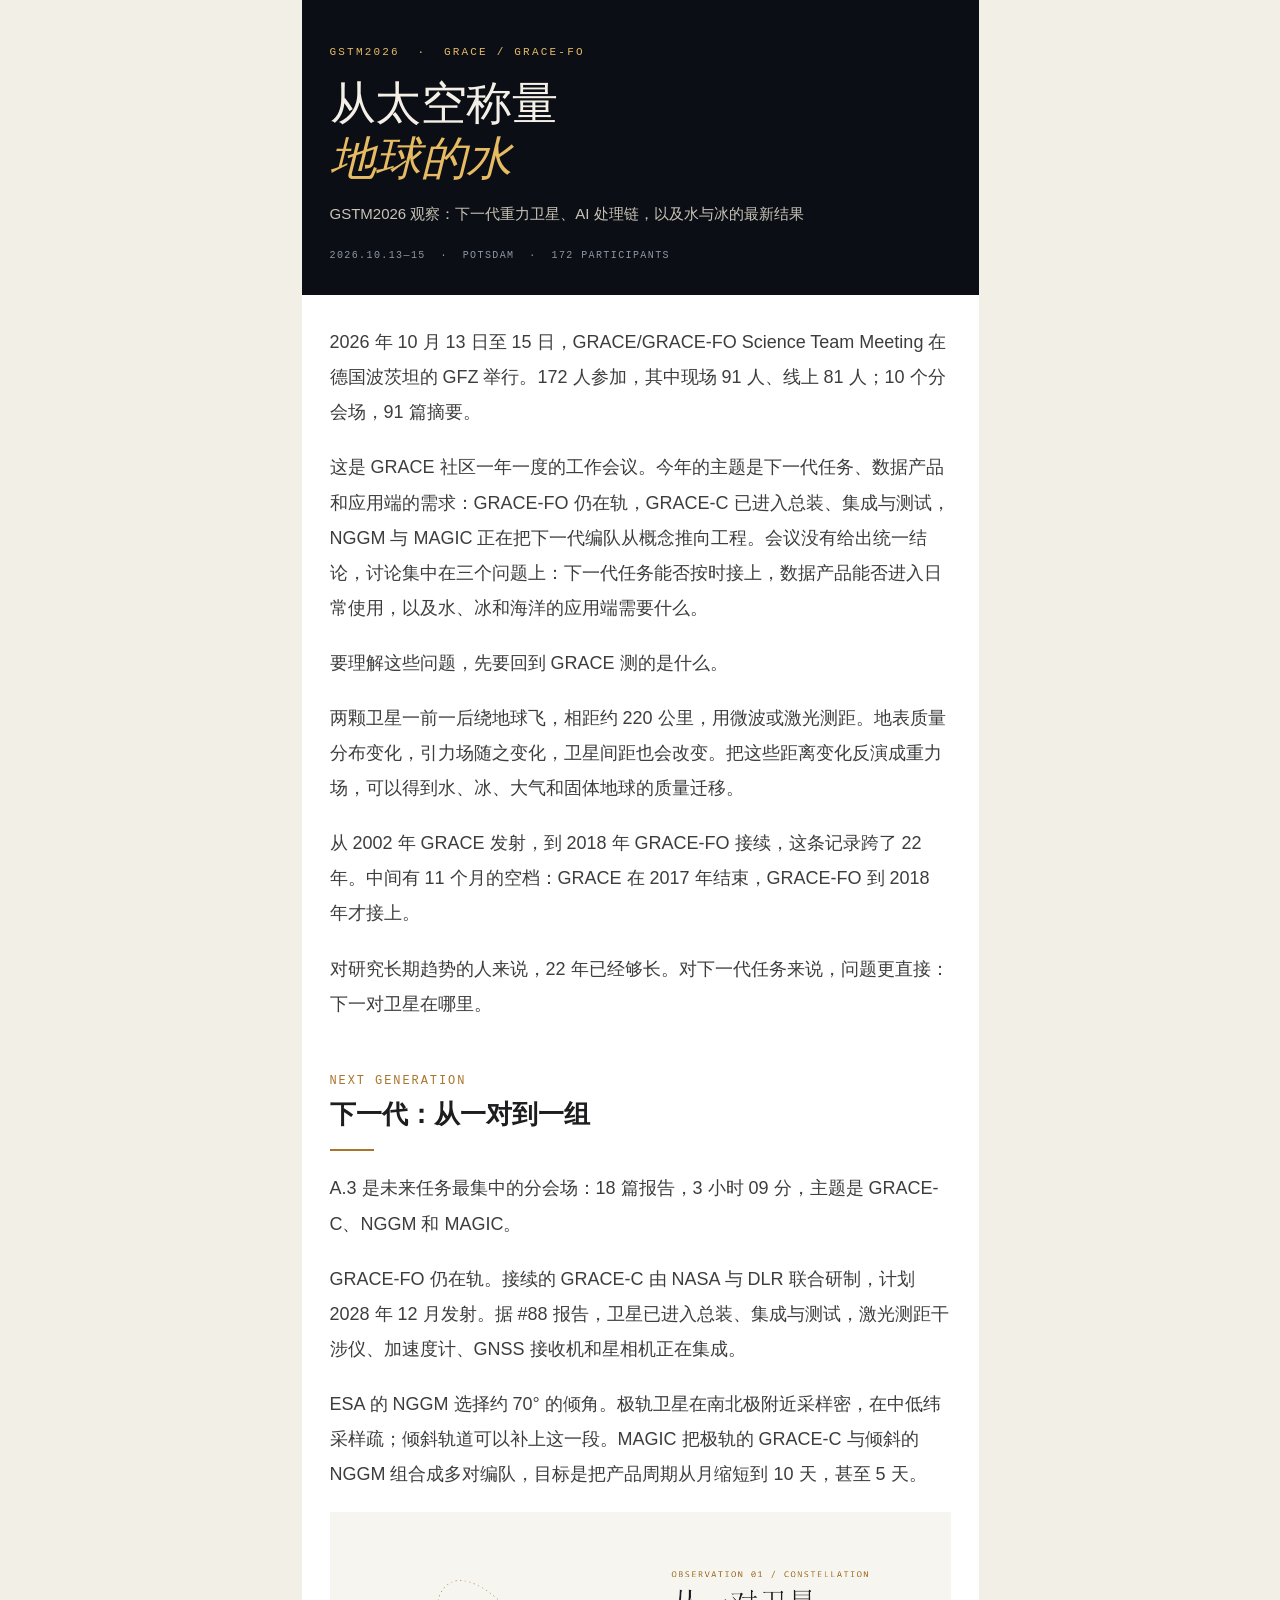
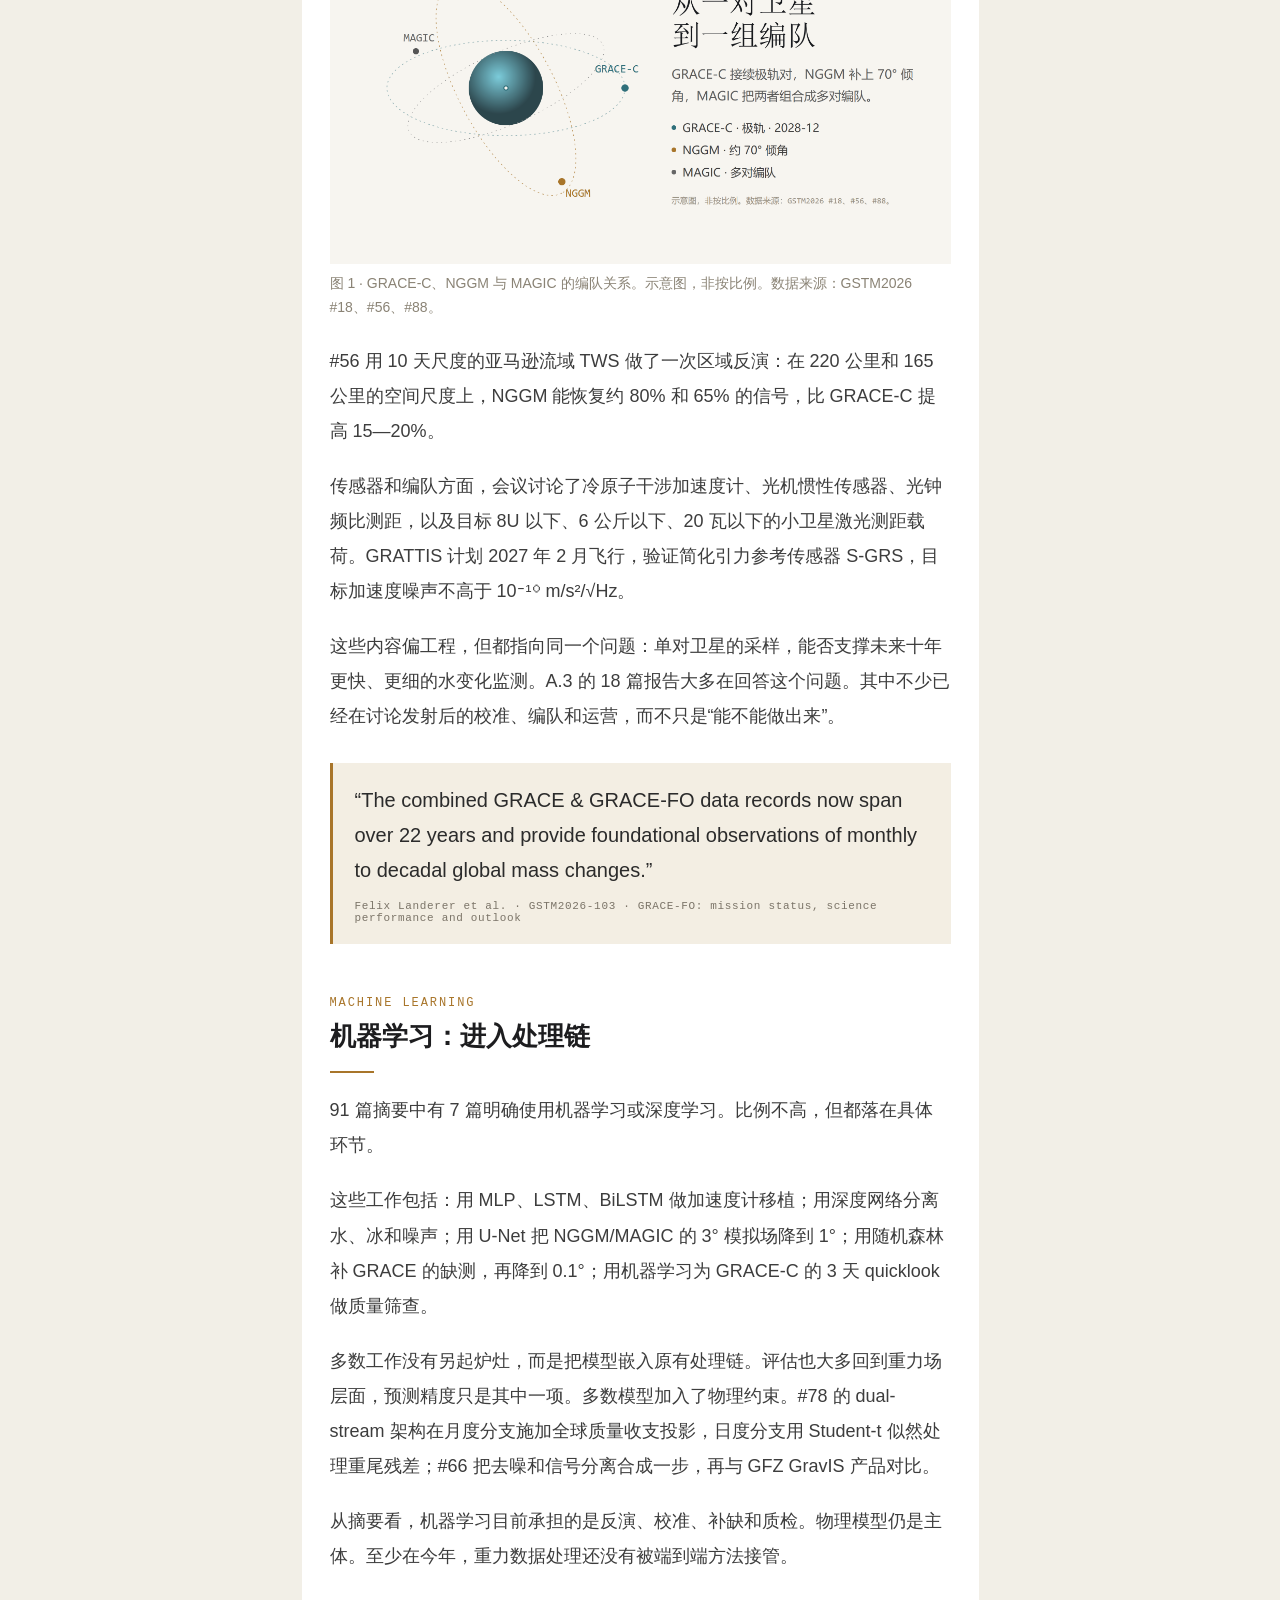
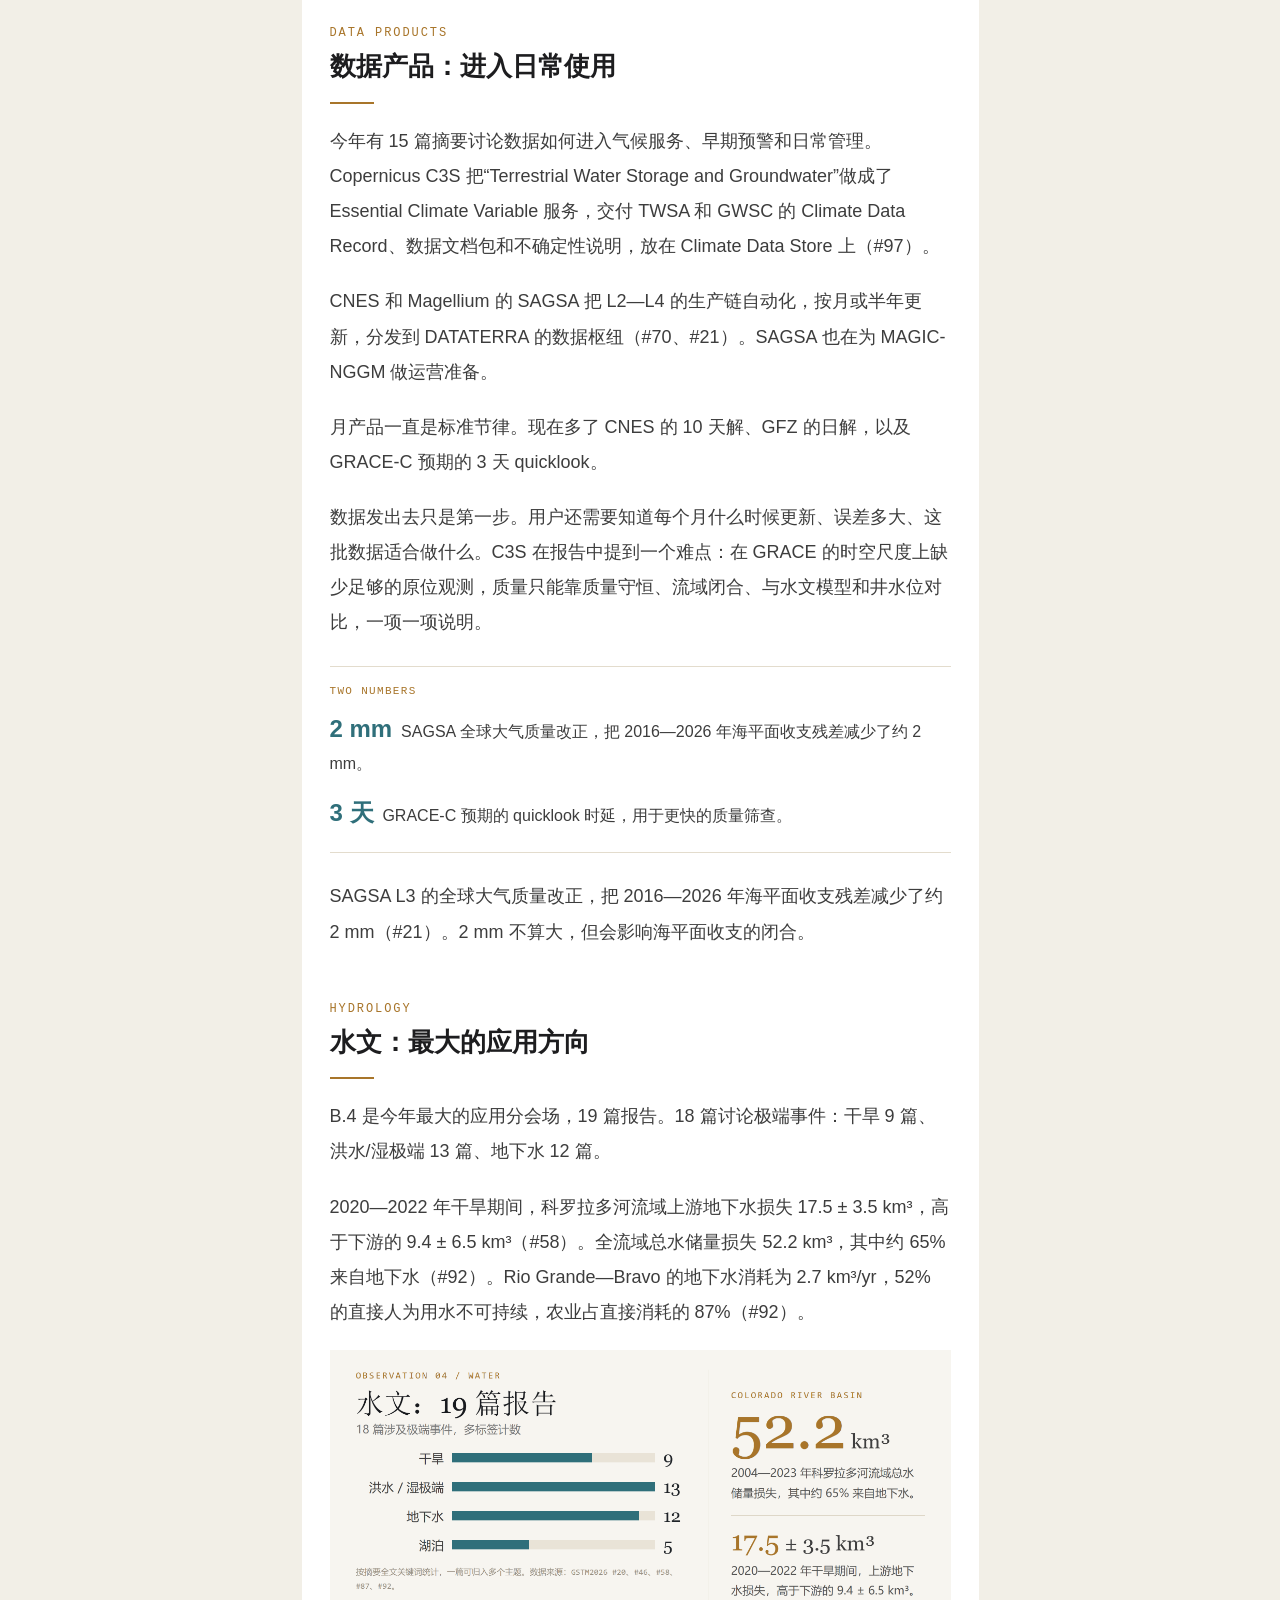
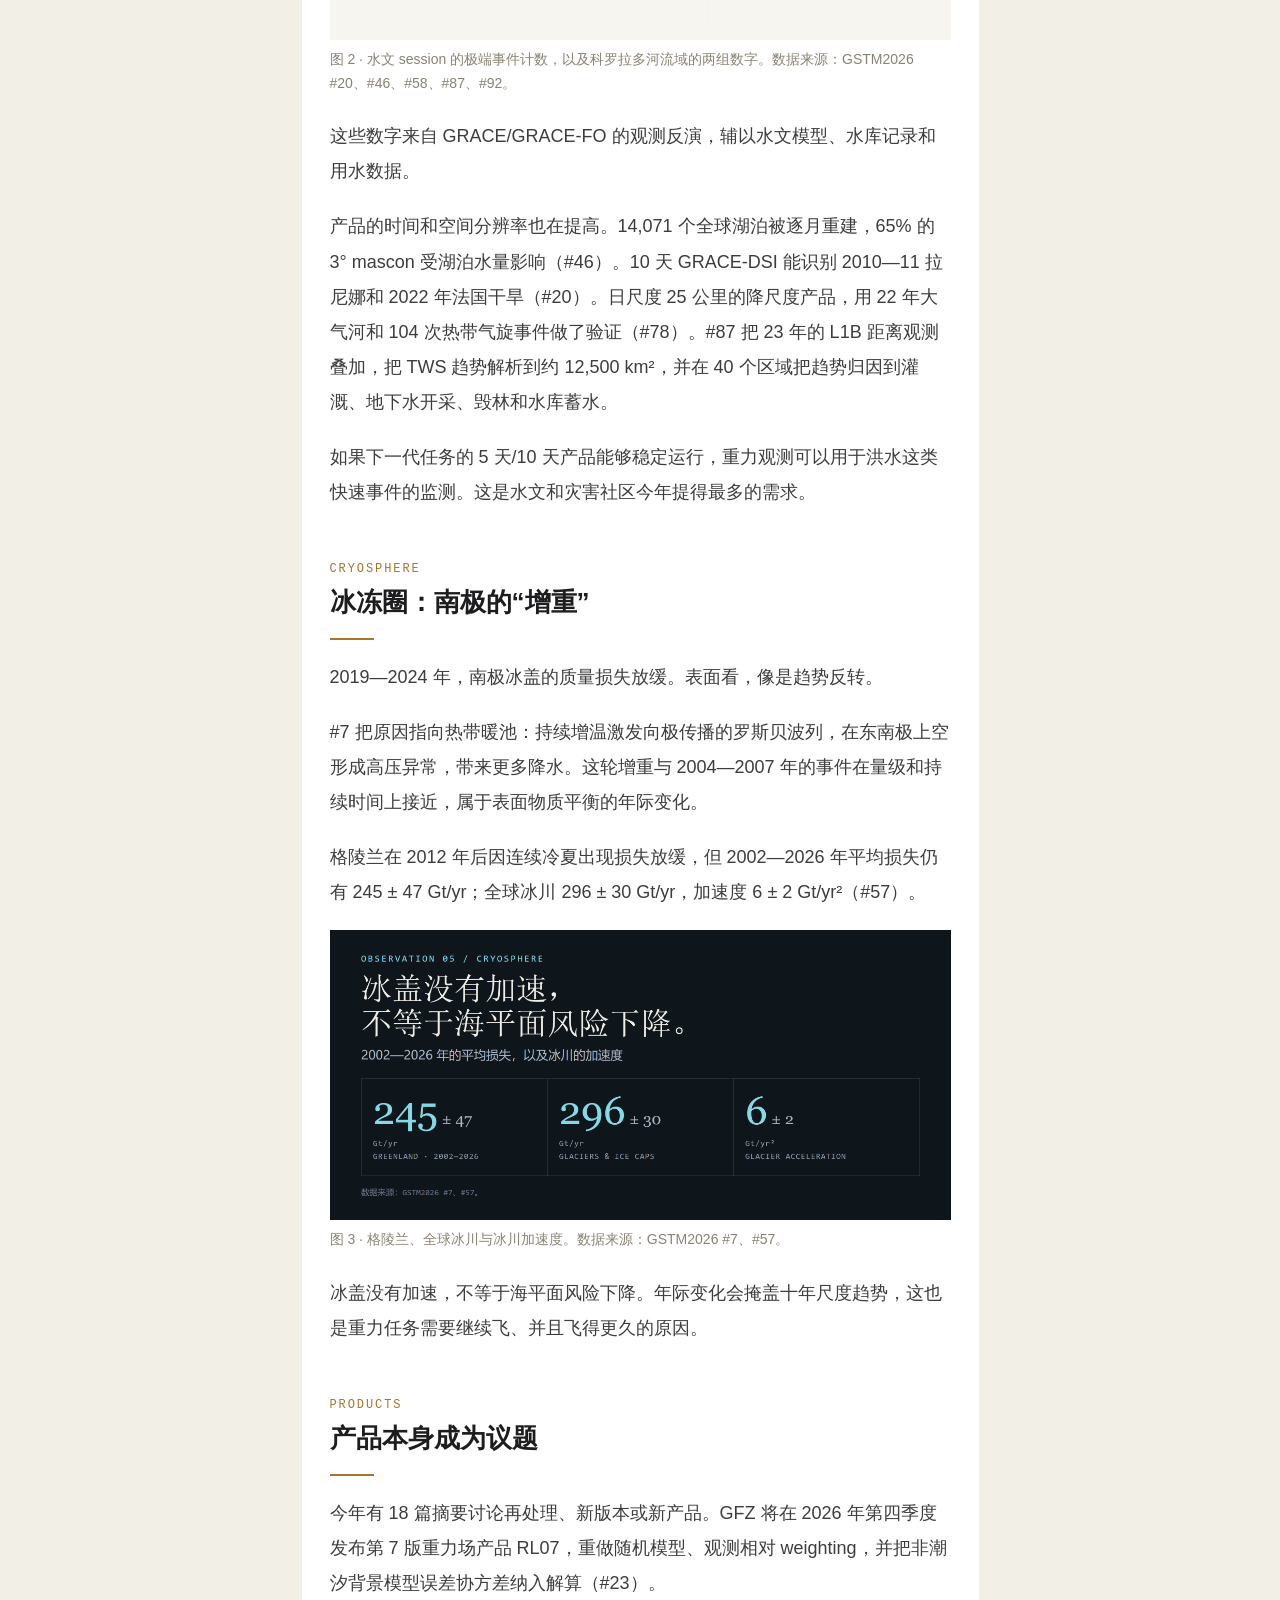
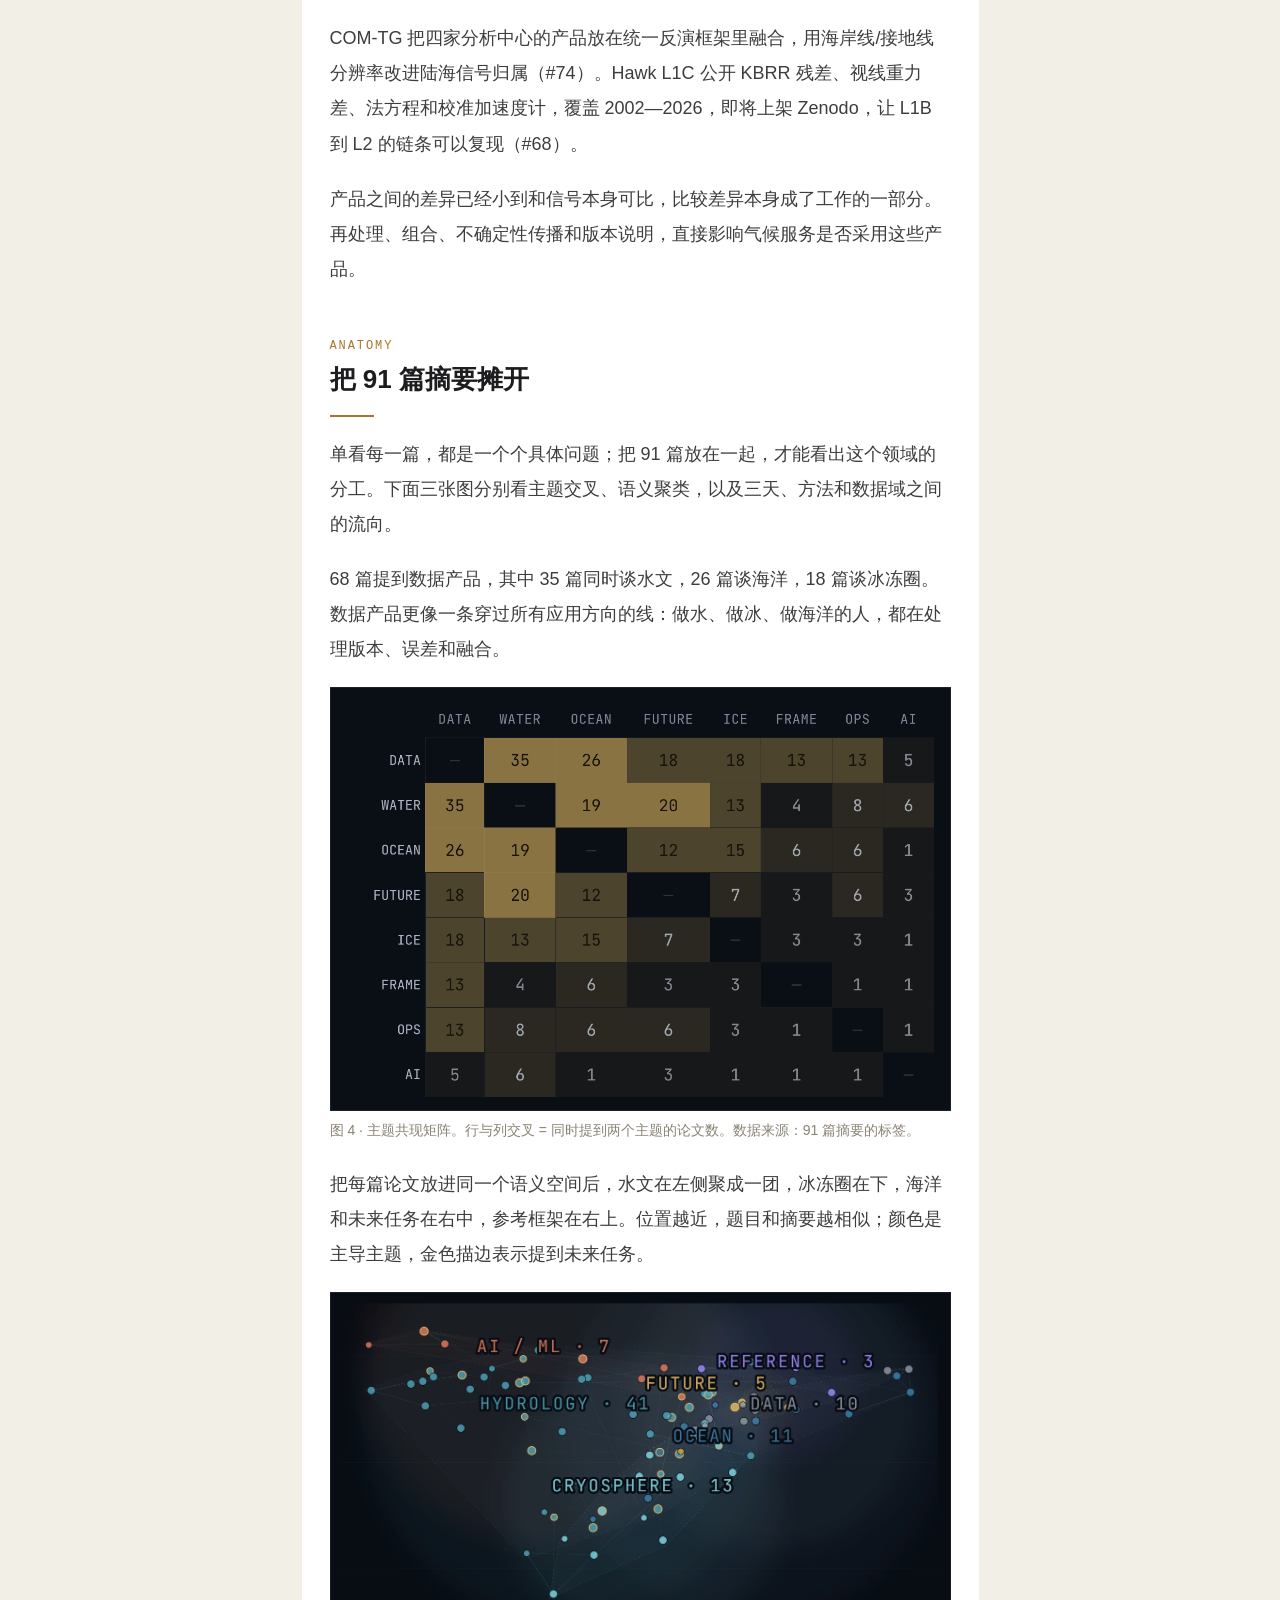
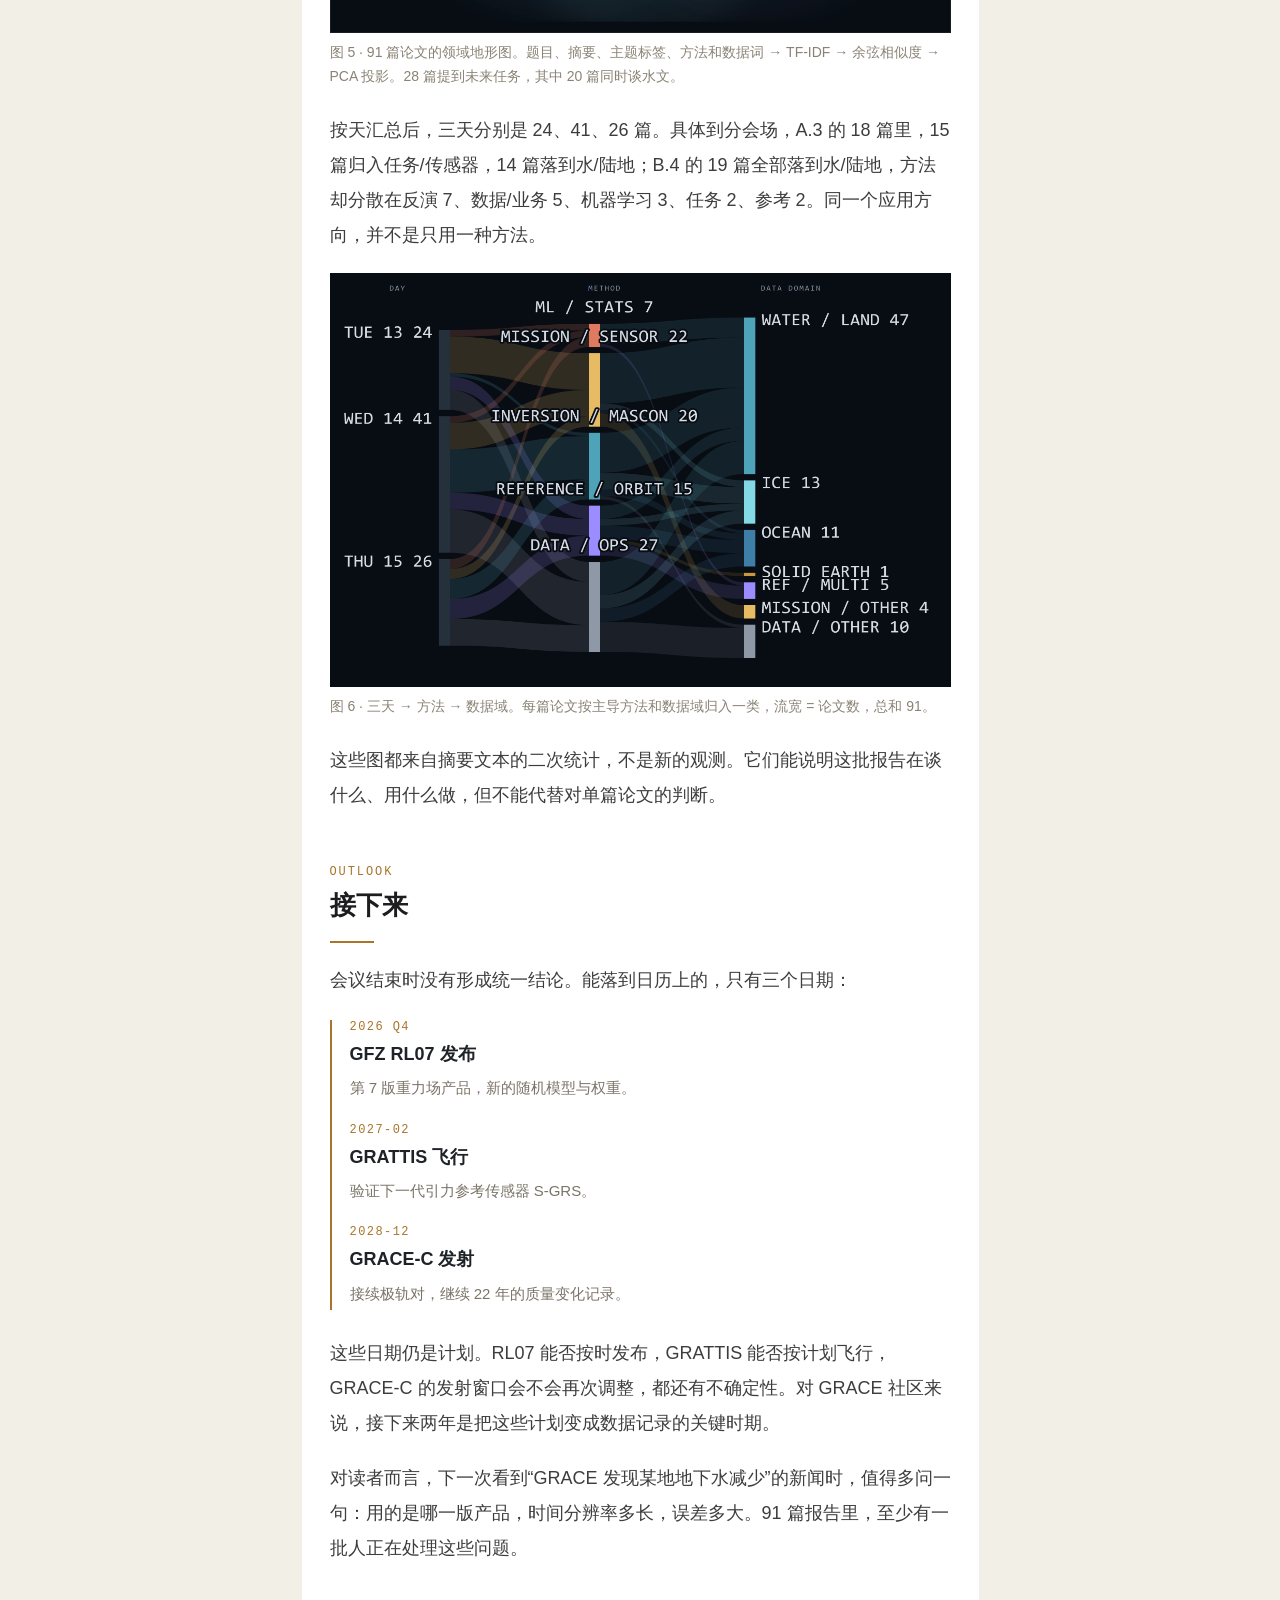
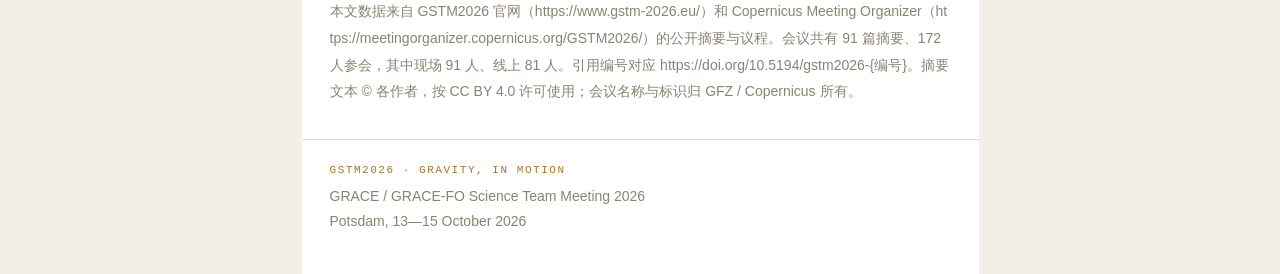
==== commit c13483c9: "Tighten conference opening and remove submission stats" ====
--- a/wechat/article.html
+++ b/wechat/article.html
@@ -27,9 +27,9 @@
 
   <main style="padding:30px 28px 0;">
 
-    <p style="margin:0 0 20px;font-size:18px;line-height:1.95;color:#3d3d3d;">2026 年 10 月 13 日至 15 日，GRACE/GRACE-FO Science Team Meeting 在德国波茨坦的 GFZ 举行。172 人参加，其中现场 91 人、线上 81 人；95 篇摘要投稿，4 篇撤稿，91 篇进入日程，分 10 个分会场。</p>
-
-    <p style="margin:0 0 20px;font-size:18px;line-height:1.95;color:#3d3d3d;">这是 GRACE 社区一年一度的工作会议。今年的背景很明确：GRACE-FO 仍在轨，GRACE-C 已进入总装、集成与测试，NGGM 与 MAGIC 正在把下一代编队从概念推向工程。会议没有给出统一结论，讨论集中在三个问题上：下一代任务能否按时接上，数据产品能否进入日常使用，以及水、冰和海洋的应用端需要什么。</p>
+    <p style="margin:0 0 20px;font-size:18px;line-height:1.95;color:#3d3d3d;">2026 年 10 月 13 日至 15 日，GRACE/GRACE-FO Science Team Meeting 在德国波茨坦的 GFZ 举行。172 人参加，其中现场 91 人、线上 81 人；10 个分会场，91 篇摘要。</p>
+
+    <p style="margin:0 0 20px;font-size:18px;line-height:1.95;color:#3d3d3d;">这是 GRACE 社区一年一度的工作会议。今年的主题是下一代任务、数据产品和应用端的需求：GRACE-FO 仍在轨，GRACE-C 已进入总装、集成与测试，NGGM 与 MAGIC 正在把下一代编队从概念推向工程。会议没有给出统一结论，讨论集中在三个问题上：下一代任务能否按时接上，数据产品能否进入日常使用，以及水、冰和海洋的应用端需要什么。</p>
 
     <p style="margin:0 0 20px;font-size:18px;line-height:1.95;color:#3d3d3d;">要理解这些问题，先要回到 GRACE 测的是什么。</p>
 
@@ -195,7 +195,7 @@
 
     <p style="margin:0 0 20px;font-size:18px;line-height:1.95;color:#3d3d3d;">对读者而言，下一次看到“GRACE 发现某地地下水减少”的新闻时，值得多问一句：用的是哪一版产品，时间分辨率多长，误差多大。91 篇报告里，至少有一批人正在处理这些问题。</p>
 
-    <p style="margin:32px 0 0;font-size:14px;line-height:1.9;color:#8a8375;word-break:break-all;">本文数据来自 GSTM2026 官网（https://www.gstm-2026.eu/）和 Copernicus Meeting Organizer（https://meetingorganizer.copernicus.org/GSTM2026/）的公开摘要与议程。会议共收到 95 篇摘要，4 篇撤稿，91 篇进入日程；172 人参会，其中现场 91 人、线上 81 人。引用编号对应 https://doi.org/10.5194/gstm2026-{编号}。摘要文本 © 各作者，按 CC BY 4.0 许可使用；会议名称与标识归 GFZ / Copernicus 所有。</p>
+    <p style="margin:32px 0 0;font-size:14px;line-height:1.9;color:#8a8375;word-break:break-all;">本文数据来自 GSTM2026 官网（https://www.gstm-2026.eu/）和 Copernicus Meeting Organizer（https://meetingorganizer.copernicus.org/GSTM2026/）的公开摘要与议程。会议共有 91 篇摘要、172 人参会，其中现场 91 人、线上 81 人。引用编号对应 https://doi.org/10.5194/gstm2026-{编号}。摘要文本 © 各作者，按 CC BY 4.0 许可使用；会议名称与标识归 GFZ / Copernicus 所有。</p>
 
   </main>
 
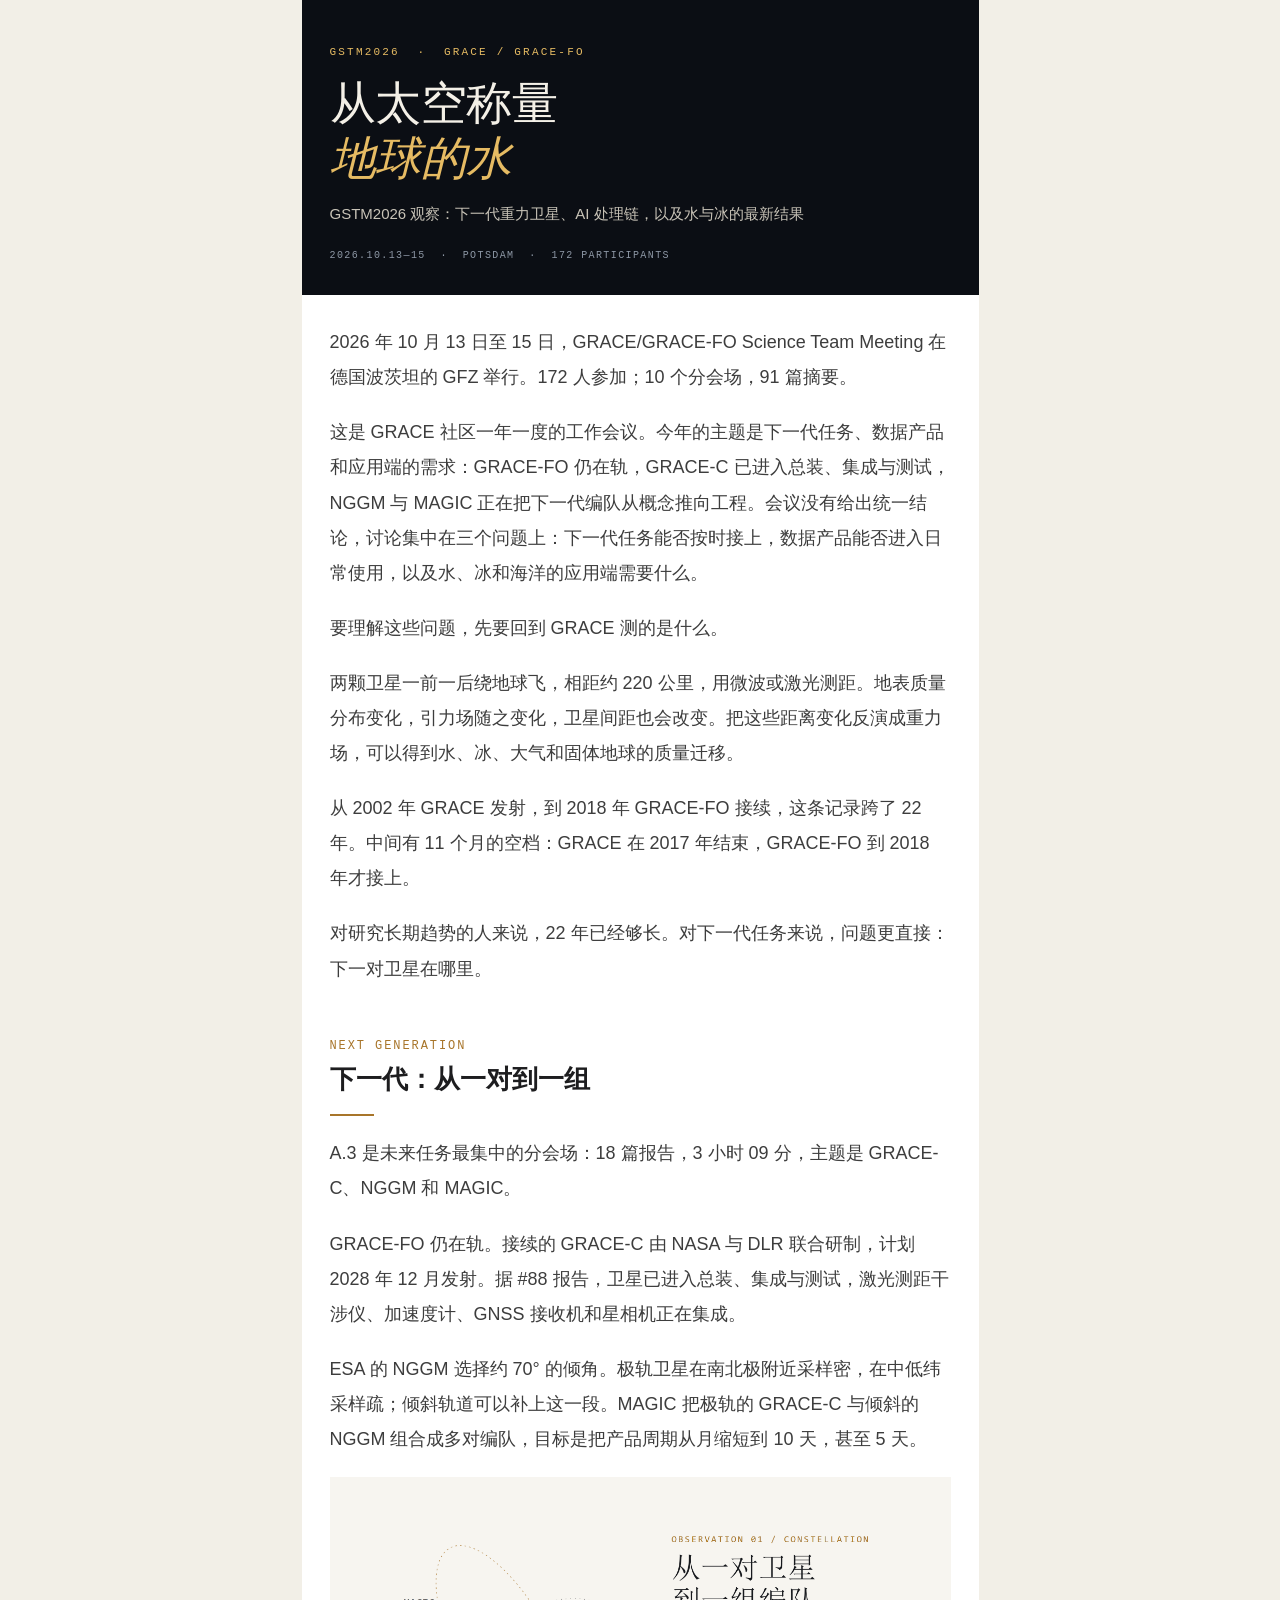
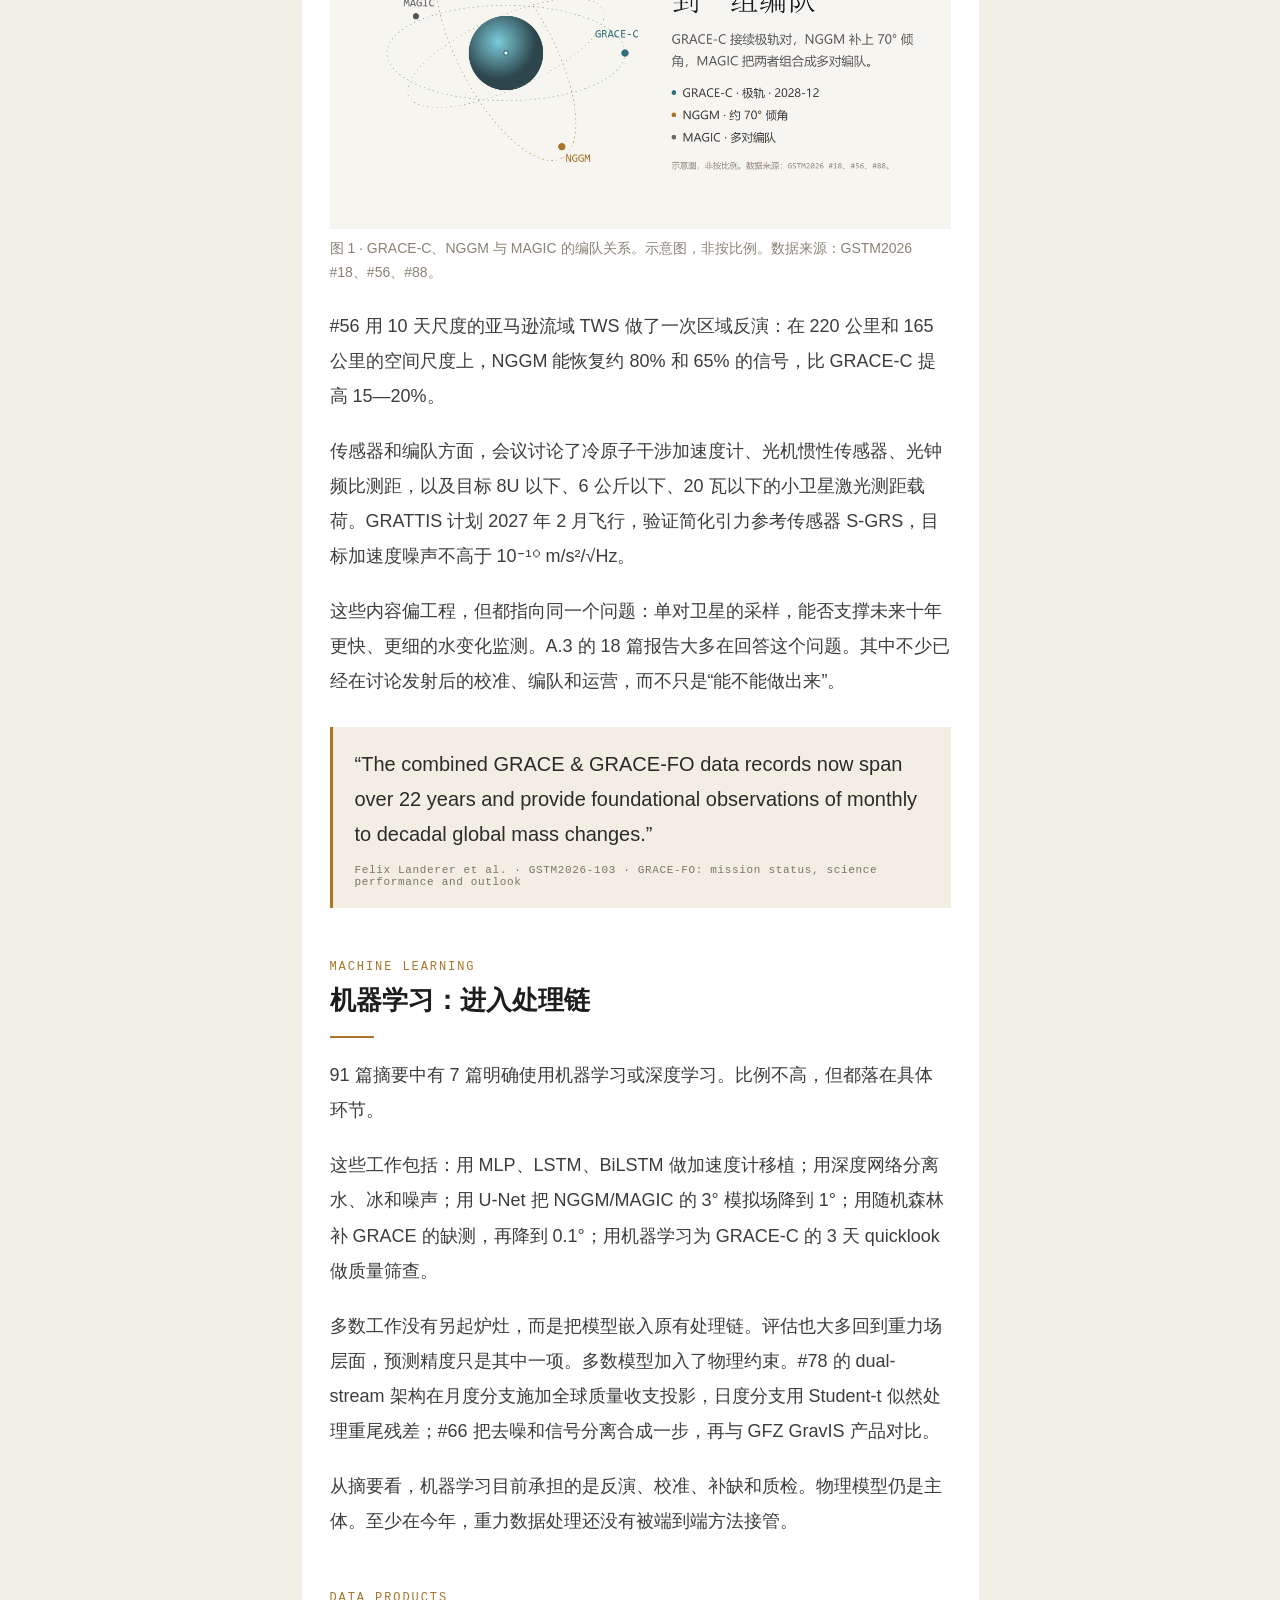
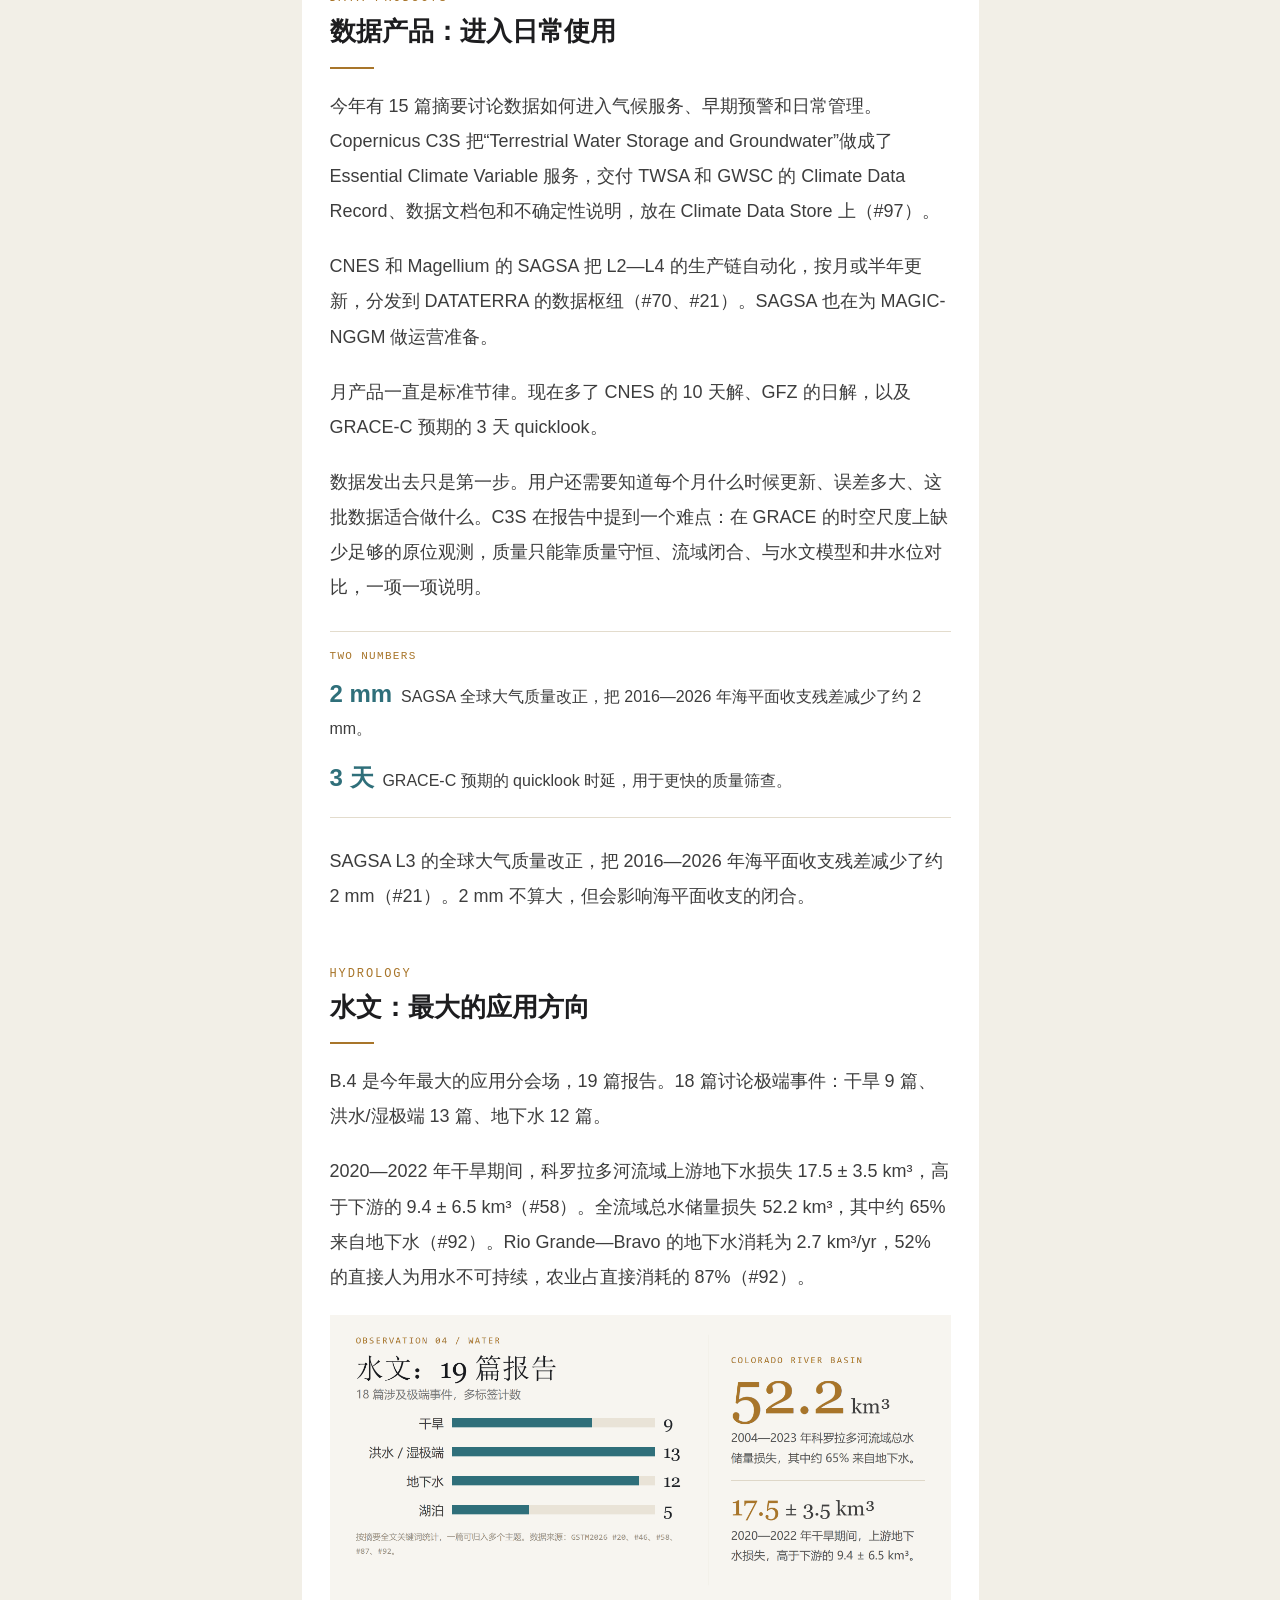
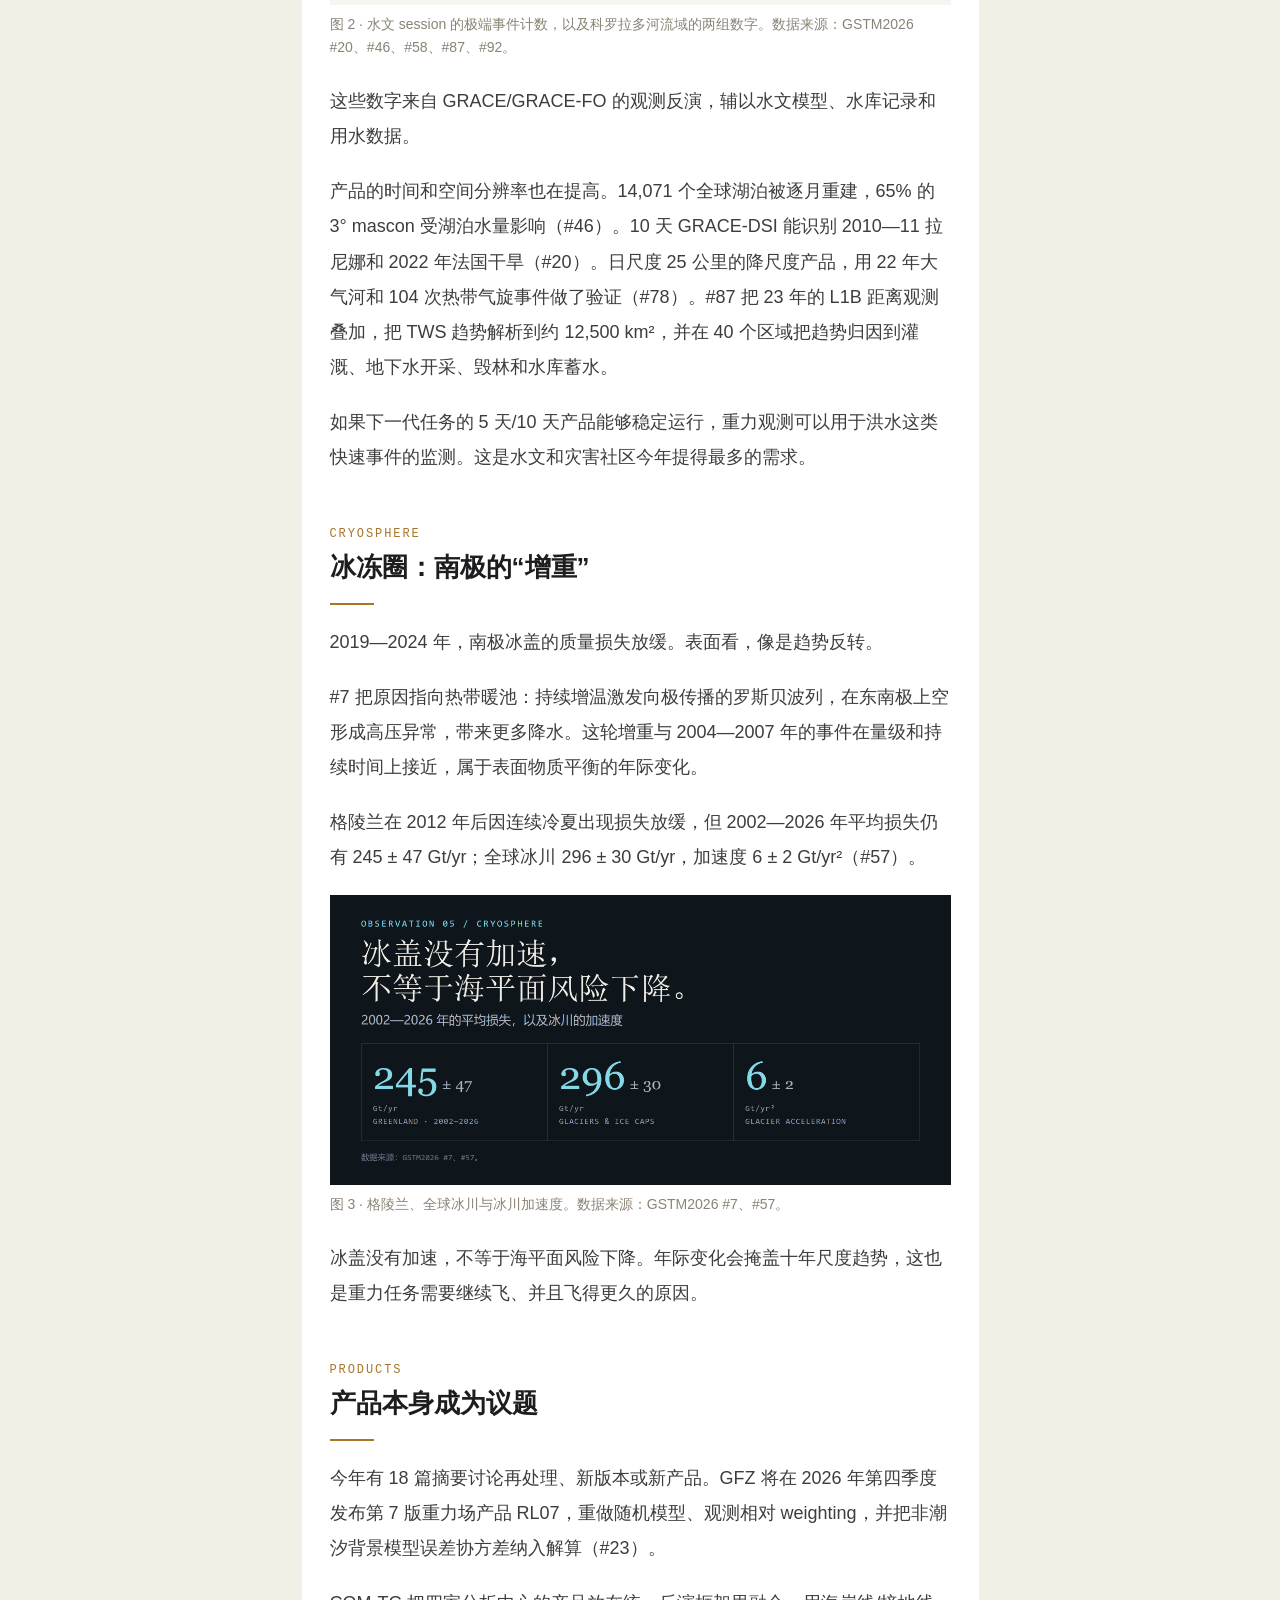
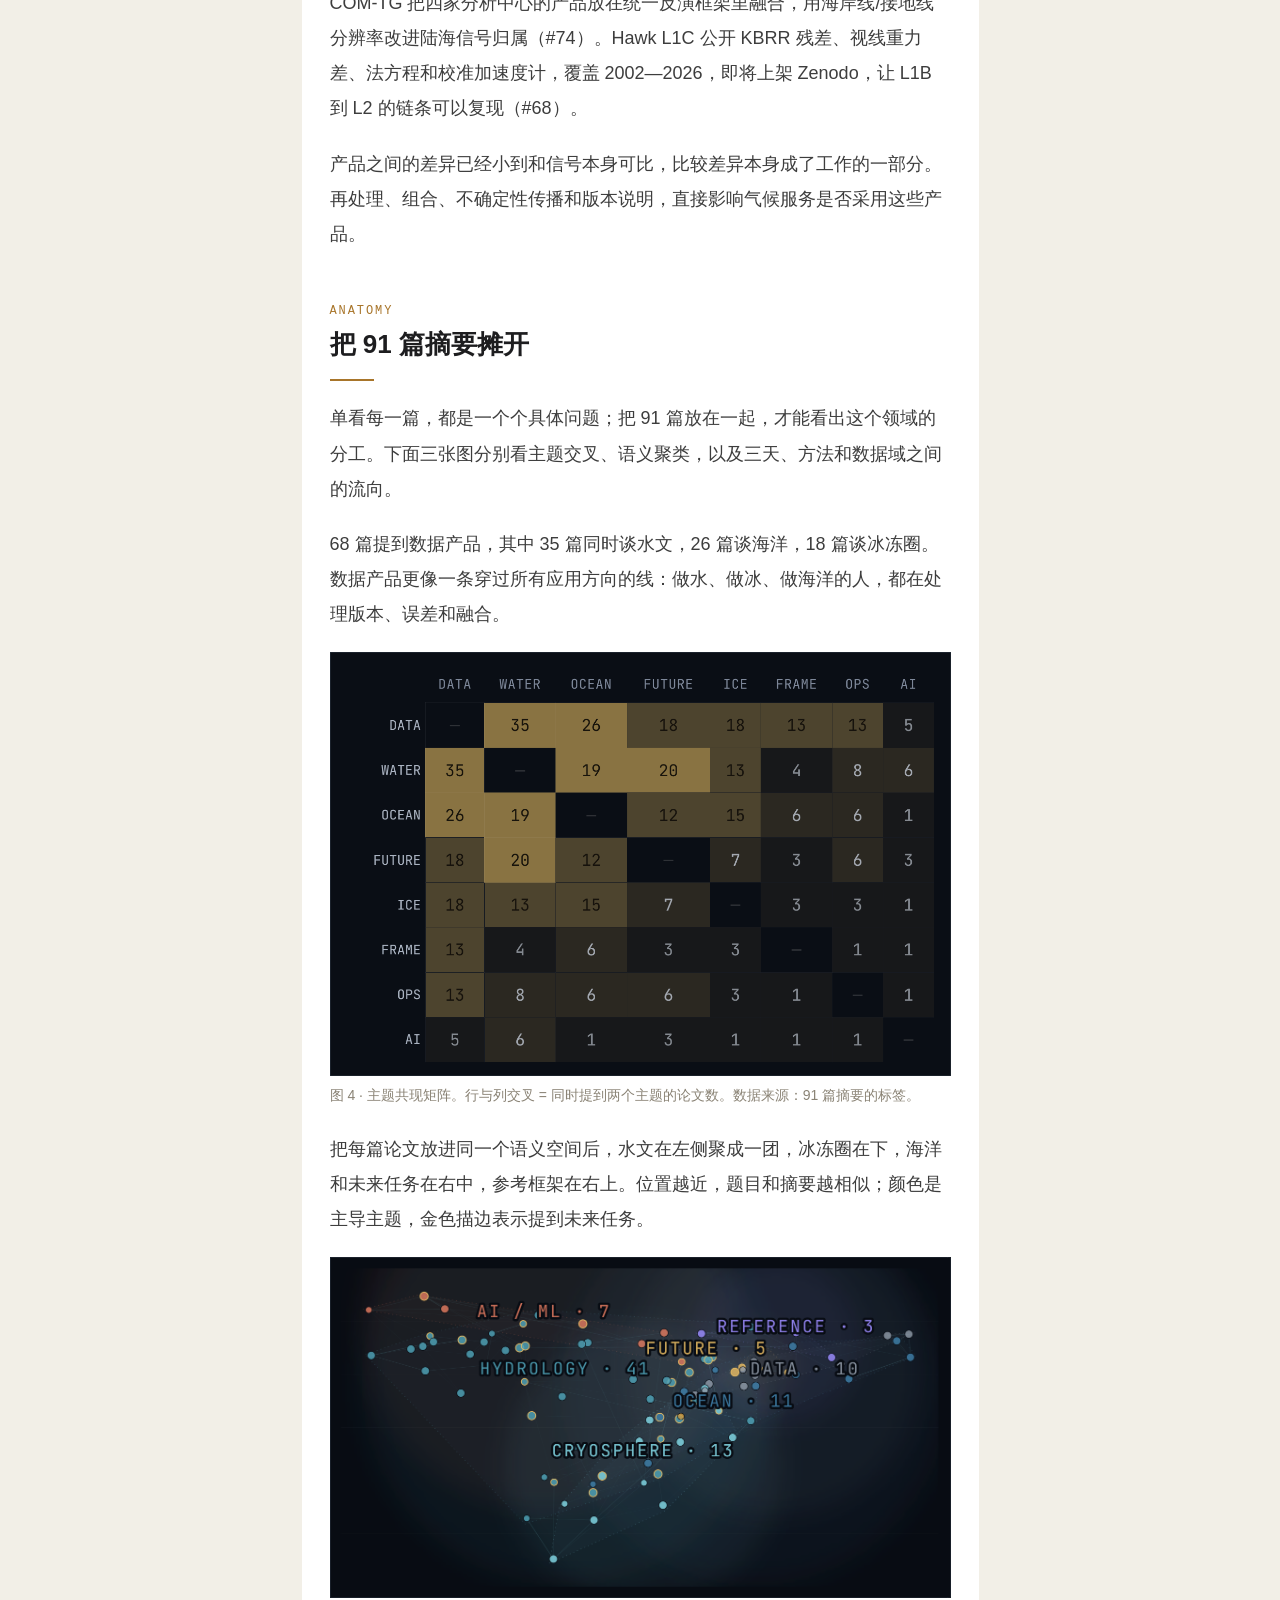
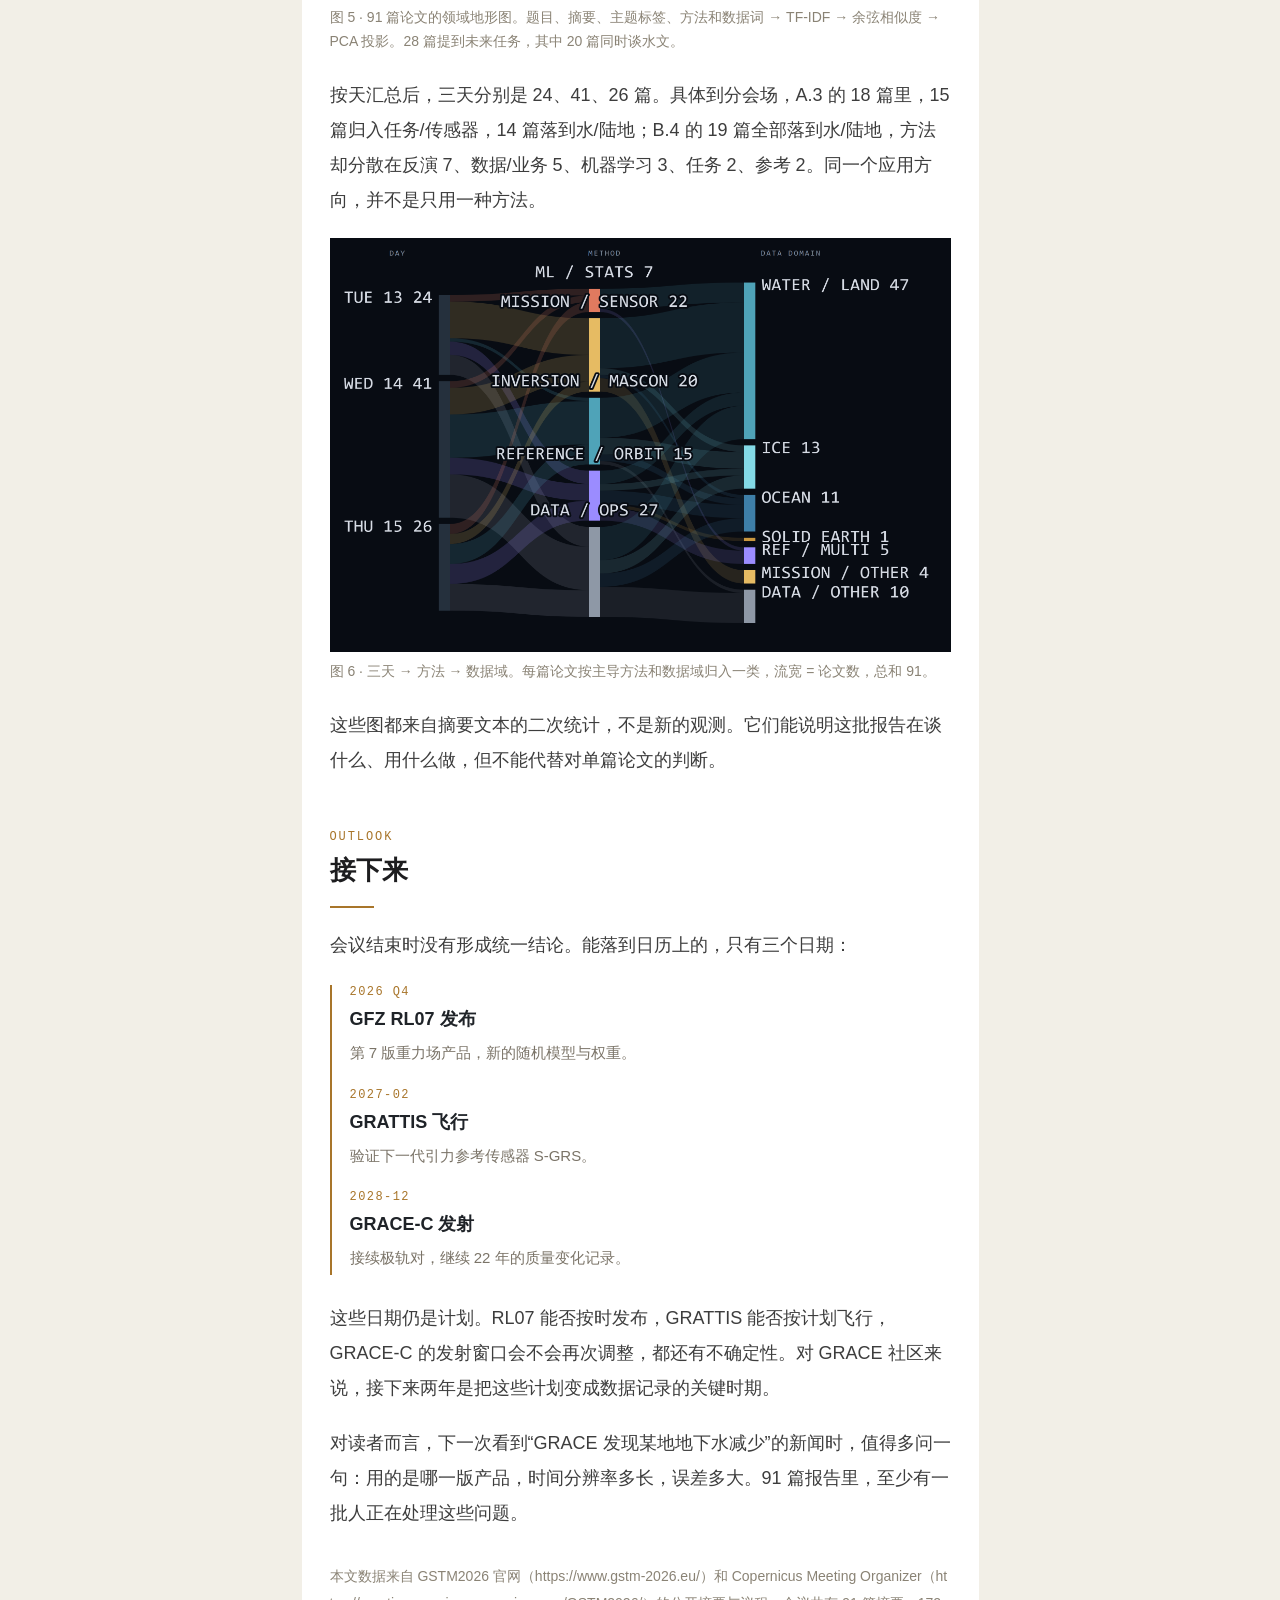
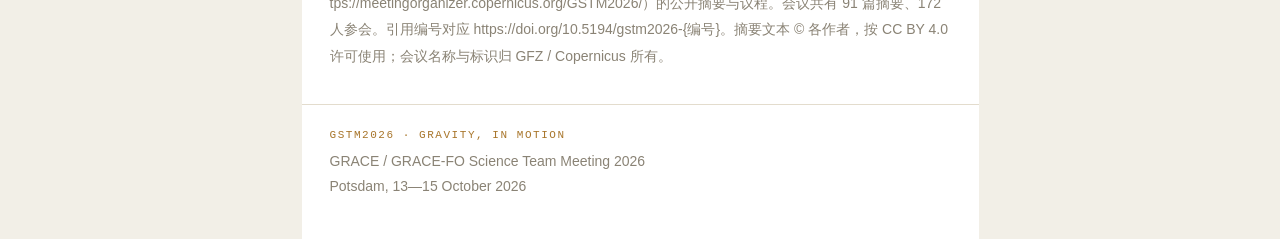
==== commit 8ad43422: "Remove onsite/online split from opening" ====
--- a/wechat/article.html
+++ b/wechat/article.html
@@ -27,7 +27,7 @@
 
   <main style="padding:30px 28px 0;">
 
-    <p style="margin:0 0 20px;font-size:18px;line-height:1.95;color:#3d3d3d;">2026 年 10 月 13 日至 15 日，GRACE/GRACE-FO Science Team Meeting 在德国波茨坦的 GFZ 举行。172 人参加，其中现场 91 人、线上 81 人；10 个分会场，91 篇摘要。</p>
+    <p style="margin:0 0 20px;font-size:18px;line-height:1.95;color:#3d3d3d;">2026 年 10 月 13 日至 15 日，GRACE/GRACE-FO Science Team Meeting 在德国波茨坦的 GFZ 举行。172 人参加；10 个分会场，91 篇摘要。</p>
 
     <p style="margin:0 0 20px;font-size:18px;line-height:1.95;color:#3d3d3d;">这是 GRACE 社区一年一度的工作会议。今年的主题是下一代任务、数据产品和应用端的需求：GRACE-FO 仍在轨，GRACE-C 已进入总装、集成与测试，NGGM 与 MAGIC 正在把下一代编队从概念推向工程。会议没有给出统一结论，讨论集中在三个问题上：下一代任务能否按时接上，数据产品能否进入日常使用，以及水、冰和海洋的应用端需要什么。</p>
 
@@ -195,7 +195,7 @@
 
     <p style="margin:0 0 20px;font-size:18px;line-height:1.95;color:#3d3d3d;">对读者而言，下一次看到“GRACE 发现某地地下水减少”的新闻时，值得多问一句：用的是哪一版产品，时间分辨率多长，误差多大。91 篇报告里，至少有一批人正在处理这些问题。</p>
 
-    <p style="margin:32px 0 0;font-size:14px;line-height:1.9;color:#8a8375;word-break:break-all;">本文数据来自 GSTM2026 官网（https://www.gstm-2026.eu/）和 Copernicus Meeting Organizer（https://meetingorganizer.copernicus.org/GSTM2026/）的公开摘要与议程。会议共有 91 篇摘要、172 人参会，其中现场 91 人、线上 81 人。引用编号对应 https://doi.org/10.5194/gstm2026-{编号}。摘要文本 © 各作者，按 CC BY 4.0 许可使用；会议名称与标识归 GFZ / Copernicus 所有。</p>
+    <p style="margin:32px 0 0;font-size:14px;line-height:1.9;color:#8a8375;word-break:break-all;">本文数据来自 GSTM2026 官网（https://www.gstm-2026.eu/）和 Copernicus Meeting Organizer（https://meetingorganizer.copernicus.org/GSTM2026/）的公开摘要与议程。会议共有 91 篇摘要、172 人参会。引用编号对应 https://doi.org/10.5194/gstm2026-{编号}。摘要文本 © 各作者，按 CC BY 4.0 许可使用；会议名称与标识归 GFZ / Copernicus 所有。</p>
 
   </main>
 
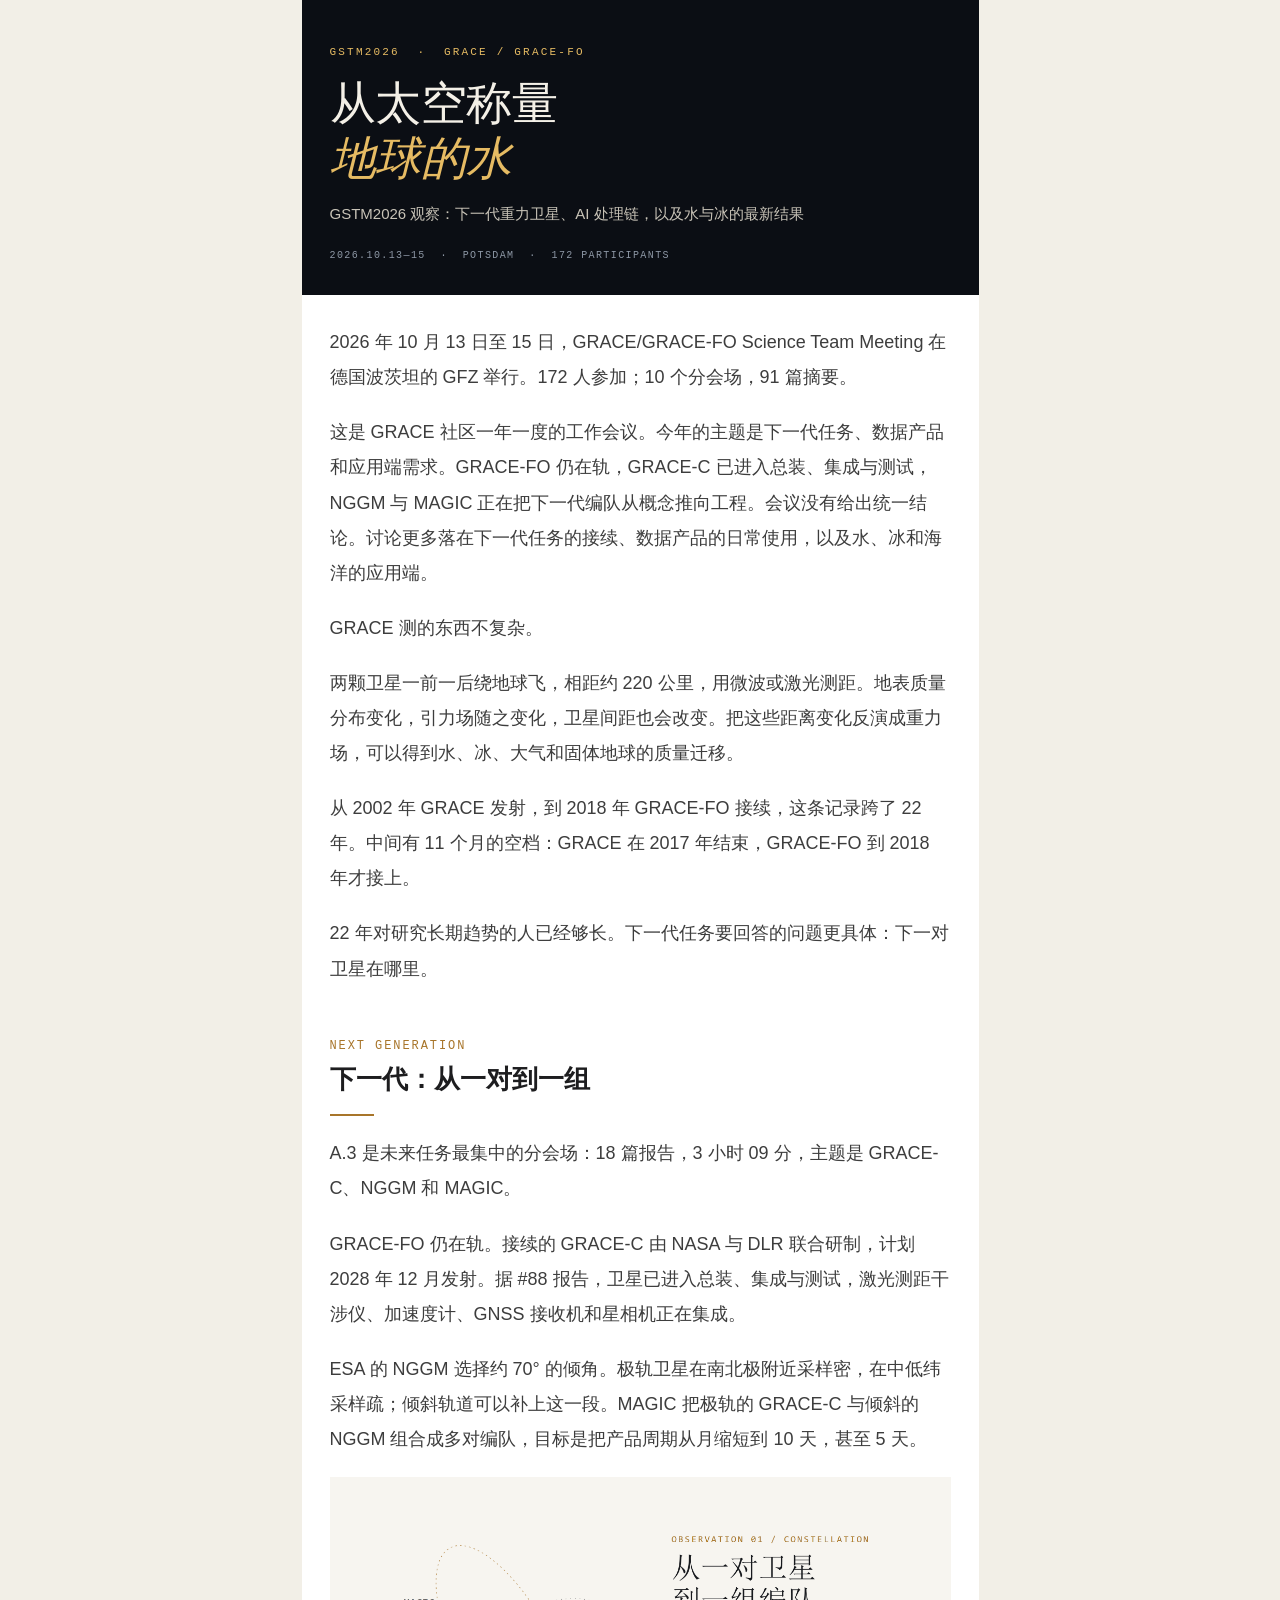
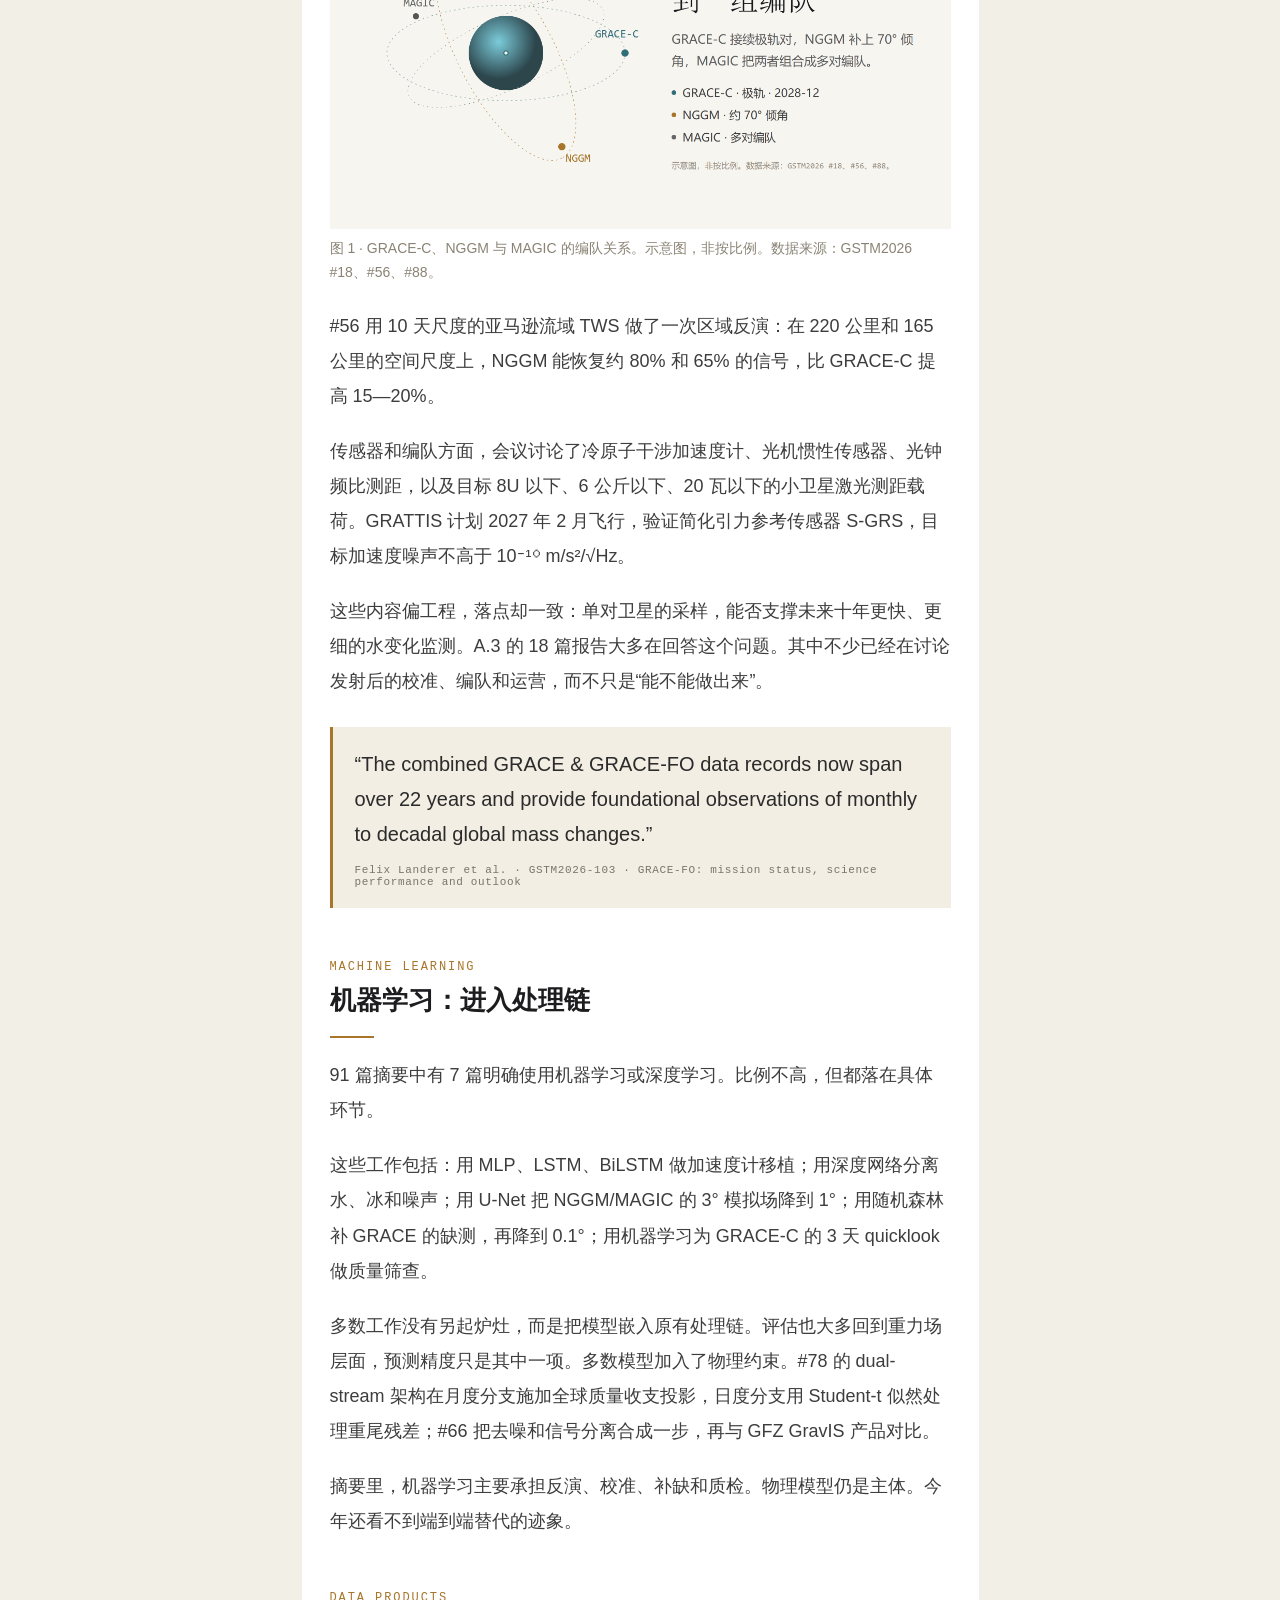
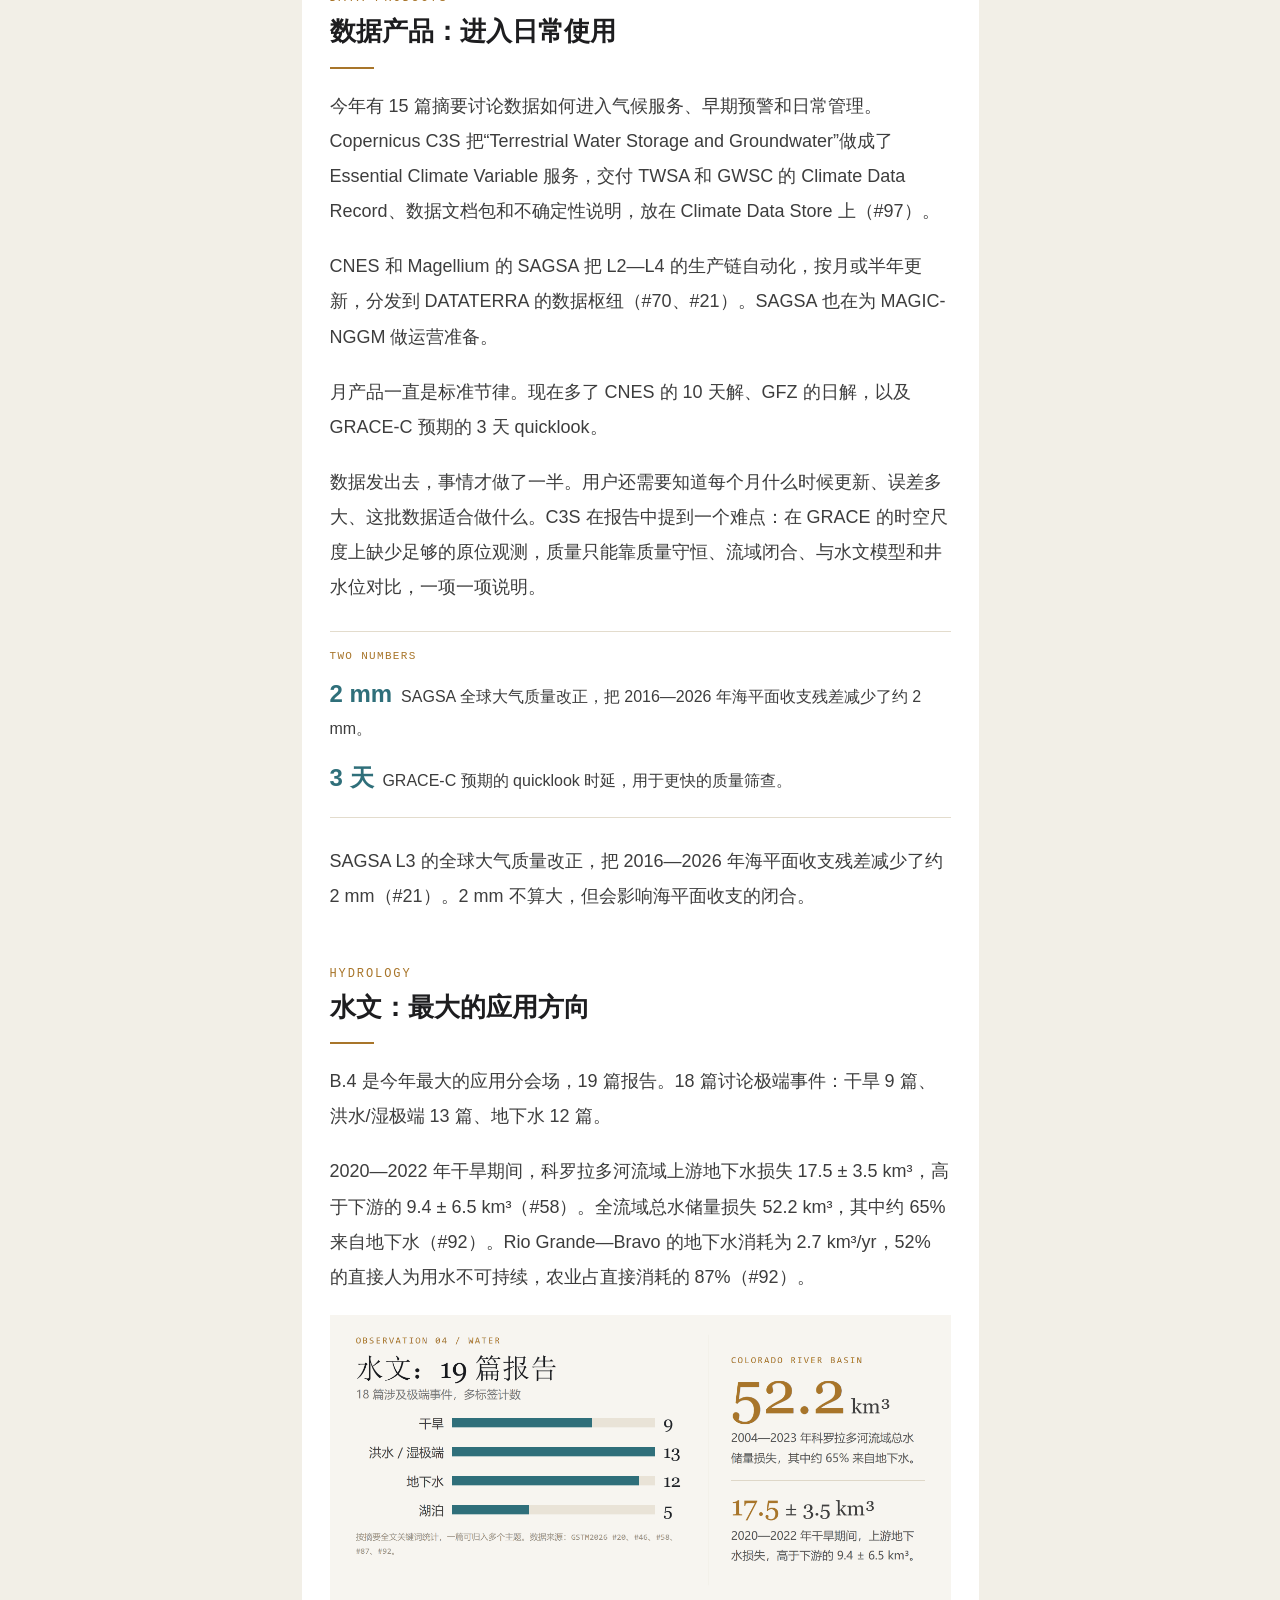
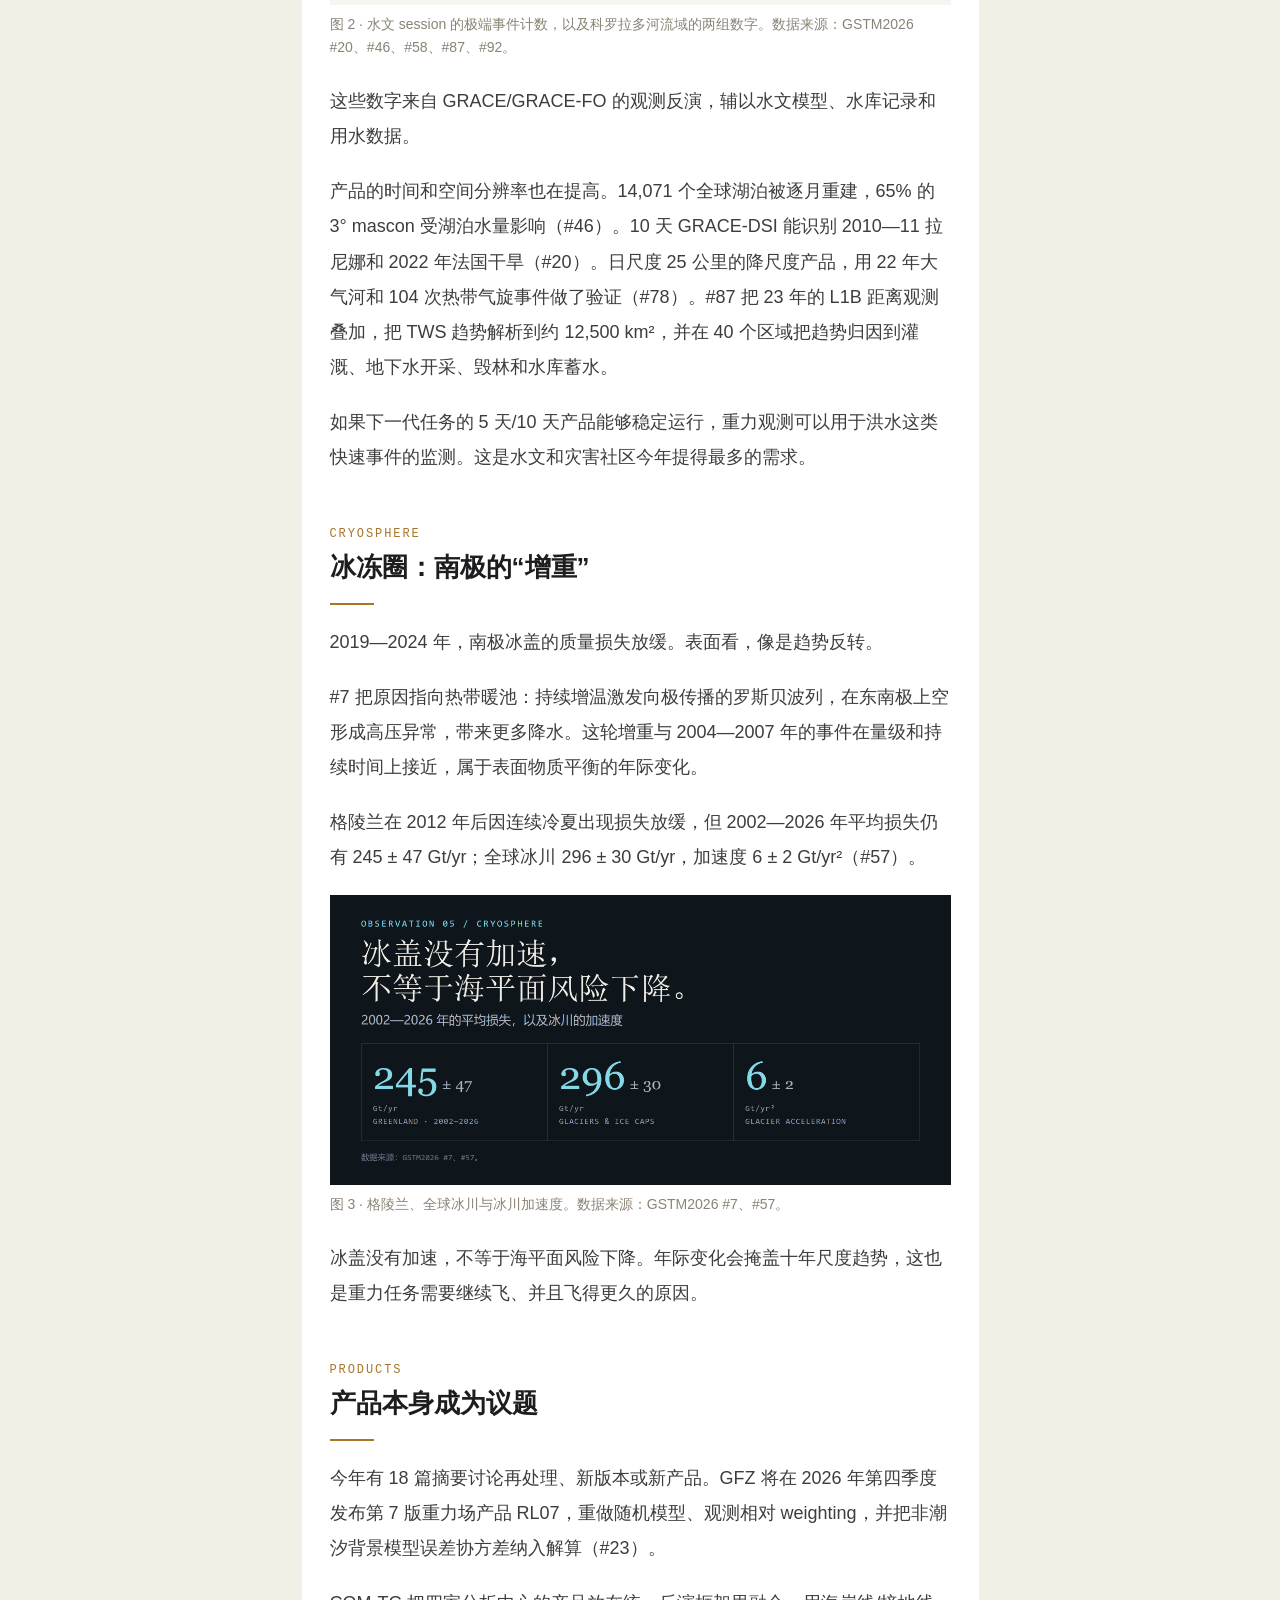
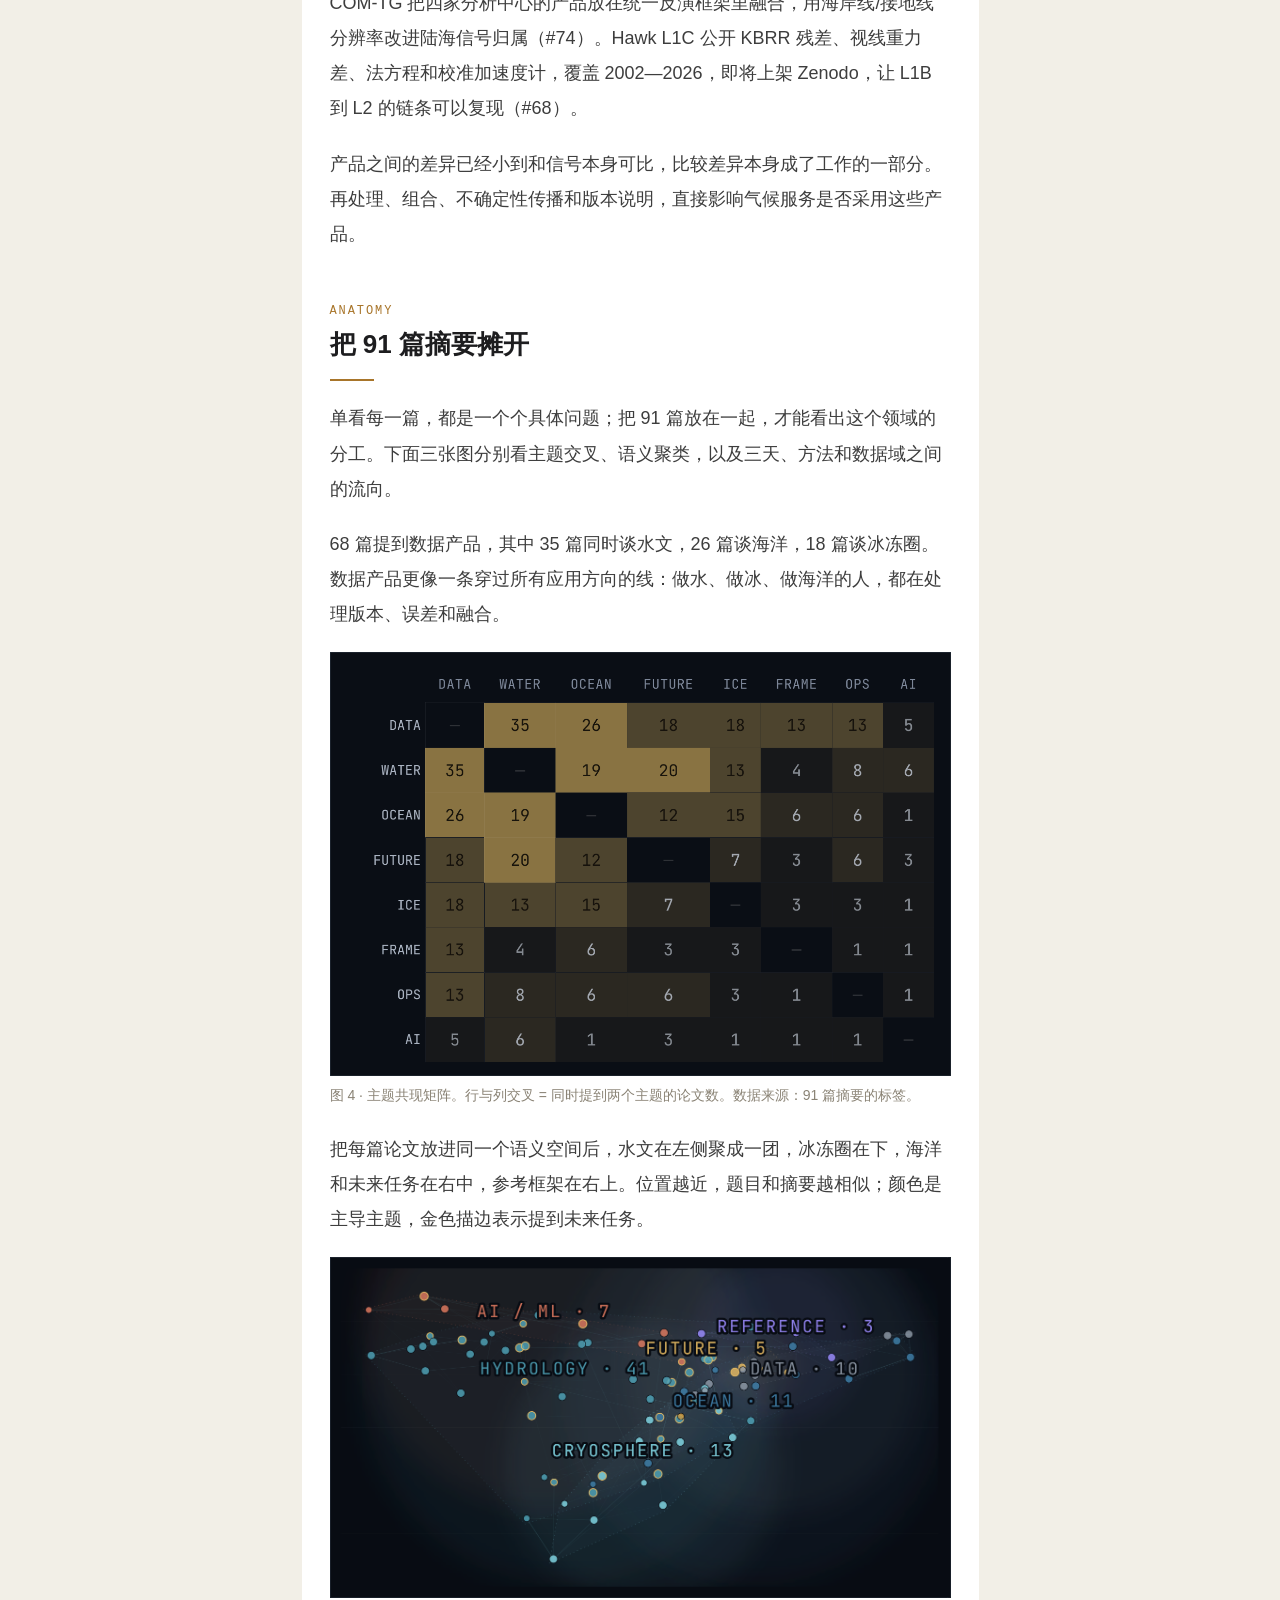
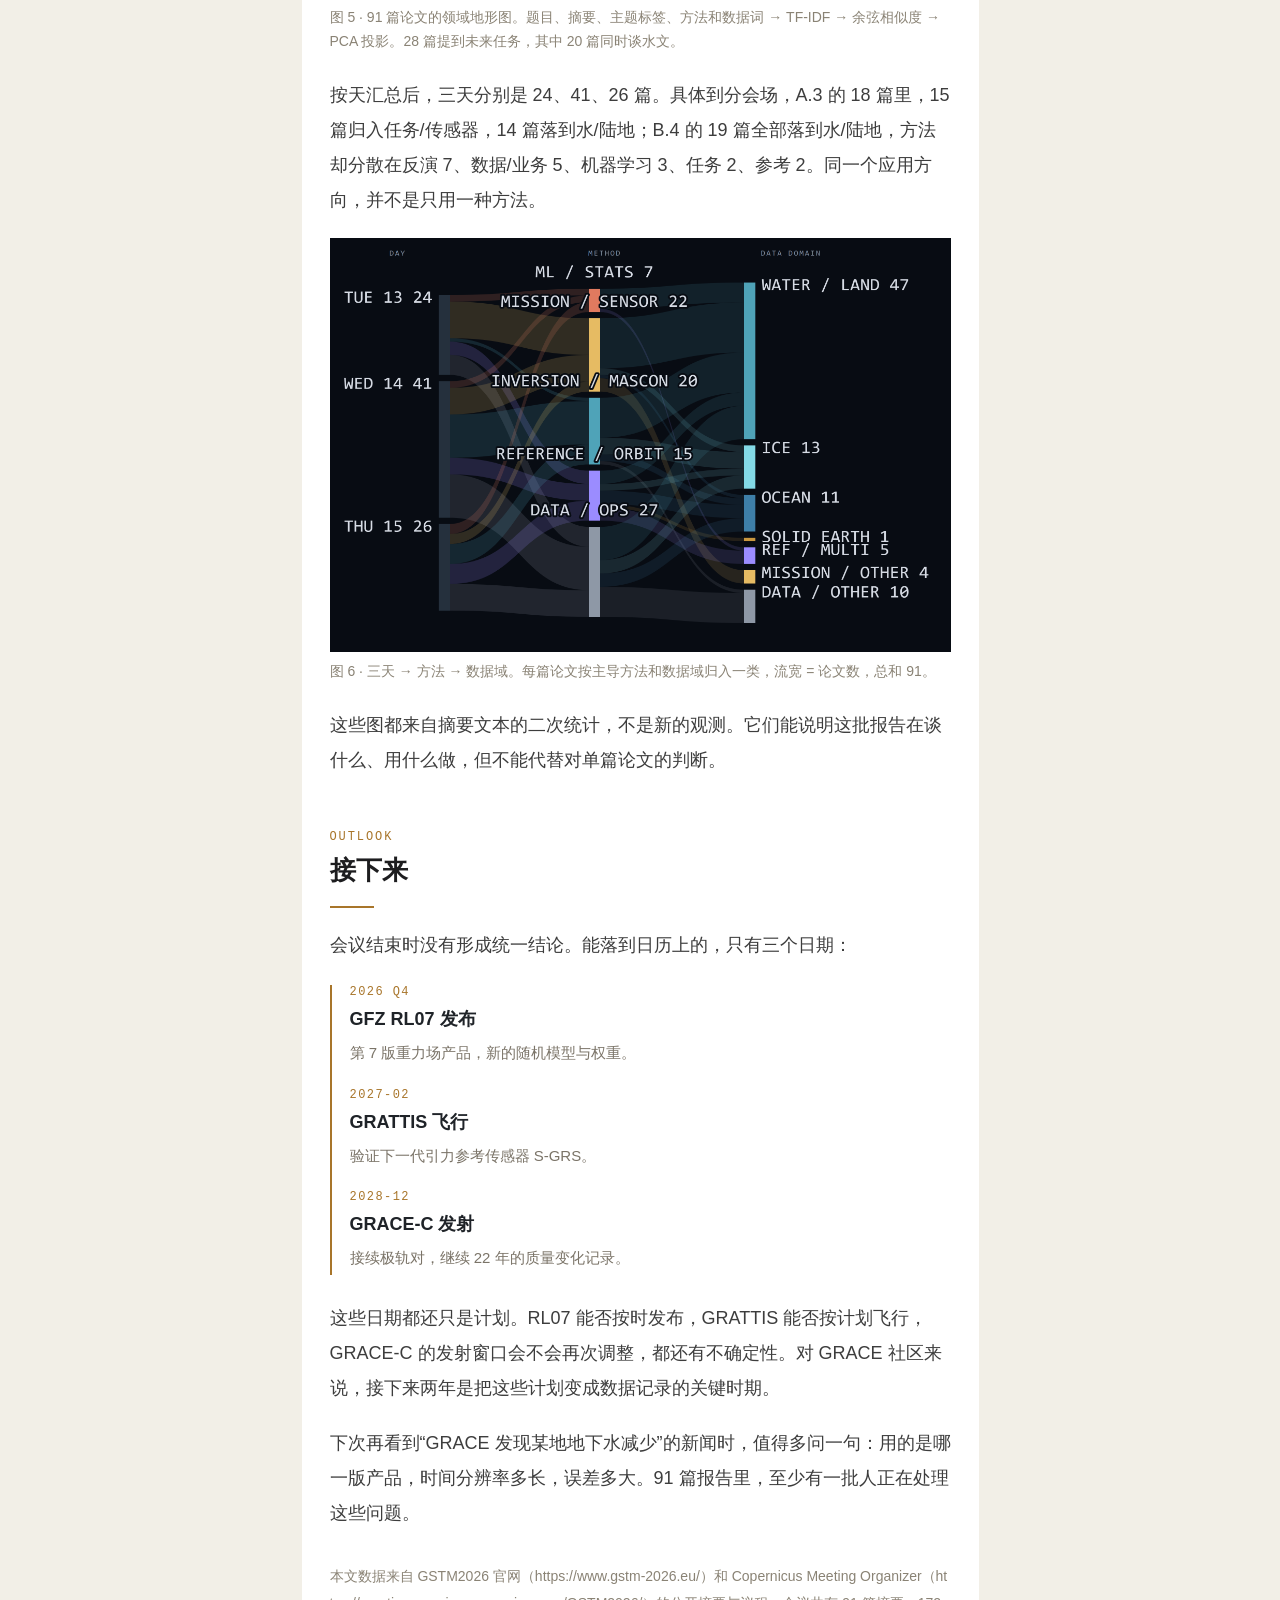
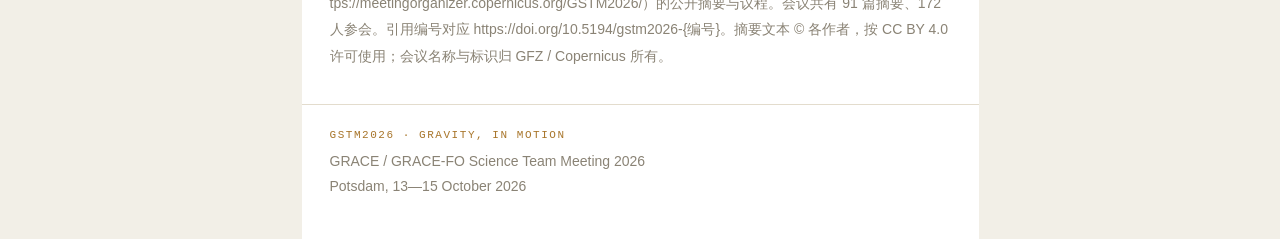
==== commit 028bf6a3: "Polish conference report wording" ====
--- a/wechat/article.html
+++ b/wechat/article.html
@@ -29,15 +29,15 @@
 
     <p style="margin:0 0 20px;font-size:18px;line-height:1.95;color:#3d3d3d;">2026 年 10 月 13 日至 15 日，GRACE/GRACE-FO Science Team Meeting 在德国波茨坦的 GFZ 举行。172 人参加；10 个分会场，91 篇摘要。</p>
 
-    <p style="margin:0 0 20px;font-size:18px;line-height:1.95;color:#3d3d3d;">这是 GRACE 社区一年一度的工作会议。今年的主题是下一代任务、数据产品和应用端的需求：GRACE-FO 仍在轨，GRACE-C 已进入总装、集成与测试，NGGM 与 MAGIC 正在把下一代编队从概念推向工程。会议没有给出统一结论，讨论集中在三个问题上：下一代任务能否按时接上，数据产品能否进入日常使用，以及水、冰和海洋的应用端需要什么。</p>
-
-    <p style="margin:0 0 20px;font-size:18px;line-height:1.95;color:#3d3d3d;">要理解这些问题，先要回到 GRACE 测的是什么。</p>
+    <p style="margin:0 0 20px;font-size:18px;line-height:1.95;color:#3d3d3d;">这是 GRACE 社区一年一度的工作会议。今年的主题是下一代任务、数据产品和应用端需求。GRACE-FO 仍在轨，GRACE-C 已进入总装、集成与测试，NGGM 与 MAGIC 正在把下一代编队从概念推向工程。会议没有给出统一结论。讨论更多落在下一代任务的接续、数据产品的日常使用，以及水、冰和海洋的应用端。</p>
+
+    <p style="margin:0 0 20px;font-size:18px;line-height:1.95;color:#3d3d3d;">GRACE 测的东西不复杂。</p>
 
     <p style="margin:0 0 20px;font-size:18px;line-height:1.95;color:#3d3d3d;">两颗卫星一前一后绕地球飞，相距约 220 公里，用微波或激光测距。地表质量分布变化，引力场随之变化，卫星间距也会改变。把这些距离变化反演成重力场，可以得到水、冰、大气和固体地球的质量迁移。</p>
 
     <p style="margin:0 0 20px;font-size:18px;line-height:1.95;color:#3d3d3d;">从 2002 年 GRACE 发射，到 2018 年 GRACE-FO 接续，这条记录跨了 22 年。中间有 11 个月的空档：GRACE 在 2017 年结束，GRACE-FO 到 2018 年才接上。</p>
 
-    <p style="margin:0 0 20px;font-size:18px;line-height:1.95;color:#3d3d3d;">对研究长期趋势的人来说，22 年已经够长。对下一代任务来说，问题更直接：下一对卫星在哪里。</p>
+    <p style="margin:0 0 20px;font-size:18px;line-height:1.95;color:#3d3d3d;">22 年对研究长期趋势的人已经够长。下一代任务要回答的问题更具体：下一对卫星在哪里。</p>
 
     <section style="margin:52px 0 20px;">
       <p style="margin:0 0 8px;font-family:Consolas,'Courier New',monospace;font-size:12px;letter-spacing:.16em;color:#a8752a;">NEXT GENERATION</p>
@@ -58,7 +58,7 @@
 
     <p style="margin:0 0 20px;font-size:18px;line-height:1.95;color:#3d3d3d;">传感器和编队方面，会议讨论了冷原子干涉加速度计、光机惯性传感器、光钟频比测距，以及目标 8U 以下、6 公斤以下、20 瓦以下的小卫星激光测距载荷。GRATTIS 计划 2027 年 2 月飞行，验证简化引力参考传感器 S-GRS，目标加速度噪声不高于 10⁻¹⁰ m/s²/√Hz。</p>
 
-    <p style="margin:0 0 20px;font-size:18px;line-height:1.95;color:#3d3d3d;">这些内容偏工程，但都指向同一个问题：单对卫星的采样，能否支撑未来十年更快、更细的水变化监测。A.3 的 18 篇报告大多在回答这个问题。其中不少已经在讨论发射后的校准、编队和运营，而不只是“能不能做出来”。</p>
+    <p style="margin:0 0 20px;font-size:18px;line-height:1.95;color:#3d3d3d;">这些内容偏工程，落点却一致：单对卫星的采样，能否支撑未来十年更快、更细的水变化监测。A.3 的 18 篇报告大多在回答这个问题。其中不少已经在讨论发射后的校准、编队和运营，而不只是“能不能做出来”。</p>
 
     <section style="background:#f3eee3;border-left:3px solid #a8752a;padding:20px 22px;margin:28px 0;">
       <p style="margin:0;font-size:20px;line-height:1.75;color:#2b2b2b;">“The combined GRACE &amp; GRACE-FO data records now span over 22 years and provide foundational observations of monthly to decadal global mass changes.”</p>
@@ -77,7 +77,7 @@
 
     <p style="margin:0 0 20px;font-size:18px;line-height:1.95;color:#3d3d3d;">多数工作没有另起炉灶，而是把模型嵌入原有处理链。评估也大多回到重力场层面，预测精度只是其中一项。多数模型加入了物理约束。#78 的 dual-stream 架构在月度分支施加全球质量收支投影，日度分支用 Student-t 似然处理重尾残差；#66 把去噪和信号分离合成一步，再与 GFZ GravIS 产品对比。</p>
 
-    <p style="margin:0 0 20px;font-size:18px;line-height:1.95;color:#3d3d3d;">从摘要看，机器学习目前承担的是反演、校准、补缺和质检。物理模型仍是主体。至少在今年，重力数据处理还没有被端到端方法接管。</p>
+    <p style="margin:0 0 20px;font-size:18px;line-height:1.95;color:#3d3d3d;">摘要里，机器学习主要承担反演、校准、补缺和质检。物理模型仍是主体。今年还看不到端到端替代的迹象。</p>
 
     <section style="margin:52px 0 20px;">
       <p style="margin:0 0 8px;font-family:Consolas,'Courier New',monospace;font-size:12px;letter-spacing:.16em;color:#a8752a;">DATA PRODUCTS</p>
@@ -91,7 +91,7 @@
 
     <p style="margin:0 0 20px;font-size:18px;line-height:1.95;color:#3d3d3d;">月产品一直是标准节律。现在多了 CNES 的 10 天解、GFZ 的日解，以及 GRACE-C 预期的 3 天 quicklook。</p>
 
-    <p style="margin:0 0 20px;font-size:18px;line-height:1.95;color:#3d3d3d;">数据发出去只是第一步。用户还需要知道每个月什么时候更新、误差多大、这批数据适合做什么。C3S 在报告中提到一个难点：在 GRACE 的时空尺度上缺少足够的原位观测，质量只能靠质量守恒、流域闭合、与水文模型和井水位对比，一项一项说明。</p>
+    <p style="margin:0 0 20px;font-size:18px;line-height:1.95;color:#3d3d3d;">数据发出去，事情才做了一半。用户还需要知道每个月什么时候更新、误差多大、这批数据适合做什么。C3S 在报告中提到一个难点：在 GRACE 的时空尺度上缺少足够的原位观测，质量只能靠质量守恒、流域闭合、与水文模型和井水位对比，一项一项说明。</p>
 
     <section style="border-top:1px solid #e3dccd;border-bottom:1px solid #e3dccd;padding:18px 0;margin:26px 0;">
       <p style="margin:0 0 6px;font-family:Consolas,'Courier New',monospace;font-size:11px;letter-spacing:.12em;color:#a8752a;">TWO NUMBERS</p>
@@ -191,9 +191,9 @@
       <p style="margin:0;font-size:18px;line-height:1.85;color:#3d3d3d;"><strong style="color:#1f2328;">GRACE-C 发射</strong><br><span style="font-size:15px;color:#7b7468;">接续极轨对，继续 22 年的质量变化记录。</span></p>
     </section>
 
-    <p style="margin:0 0 20px;font-size:18px;line-height:1.95;color:#3d3d3d;">这些日期仍是计划。RL07 能否按时发布，GRATTIS 能否按计划飞行，GRACE-C 的发射窗口会不会再次调整，都还有不确定性。对 GRACE 社区来说，接下来两年是把这些计划变成数据记录的关键时期。</p>
-
-    <p style="margin:0 0 20px;font-size:18px;line-height:1.95;color:#3d3d3d;">对读者而言，下一次看到“GRACE 发现某地地下水减少”的新闻时，值得多问一句：用的是哪一版产品，时间分辨率多长，误差多大。91 篇报告里，至少有一批人正在处理这些问题。</p>
+    <p style="margin:0 0 20px;font-size:18px;line-height:1.95;color:#3d3d3d;">这些日期都还只是计划。RL07 能否按时发布，GRATTIS 能否按计划飞行，GRACE-C 的发射窗口会不会再次调整，都还有不确定性。对 GRACE 社区来说，接下来两年是把这些计划变成数据记录的关键时期。</p>
+
+    <p style="margin:0 0 20px;font-size:18px;line-height:1.95;color:#3d3d3d;">下次再看到“GRACE 发现某地地下水减少”的新闻时，值得多问一句：用的是哪一版产品，时间分辨率多长，误差多大。91 篇报告里，至少有一批人正在处理这些问题。</p>
 
     <p style="margin:32px 0 0;font-size:14px;line-height:1.9;color:#8a8375;word-break:break-all;">本文数据来自 GSTM2026 官网（https://www.gstm-2026.eu/）和 Copernicus Meeting Organizer（https://meetingorganizer.copernicus.org/GSTM2026/）的公开摘要与议程。会议共有 91 篇摘要、172 人参会。引用编号对应 https://doi.org/10.5194/gstm2026-{编号}。摘要文本 © 各作者，按 CC BY 4.0 许可使用；会议名称与标识归 GFZ / Copernicus 所有。</p>
 
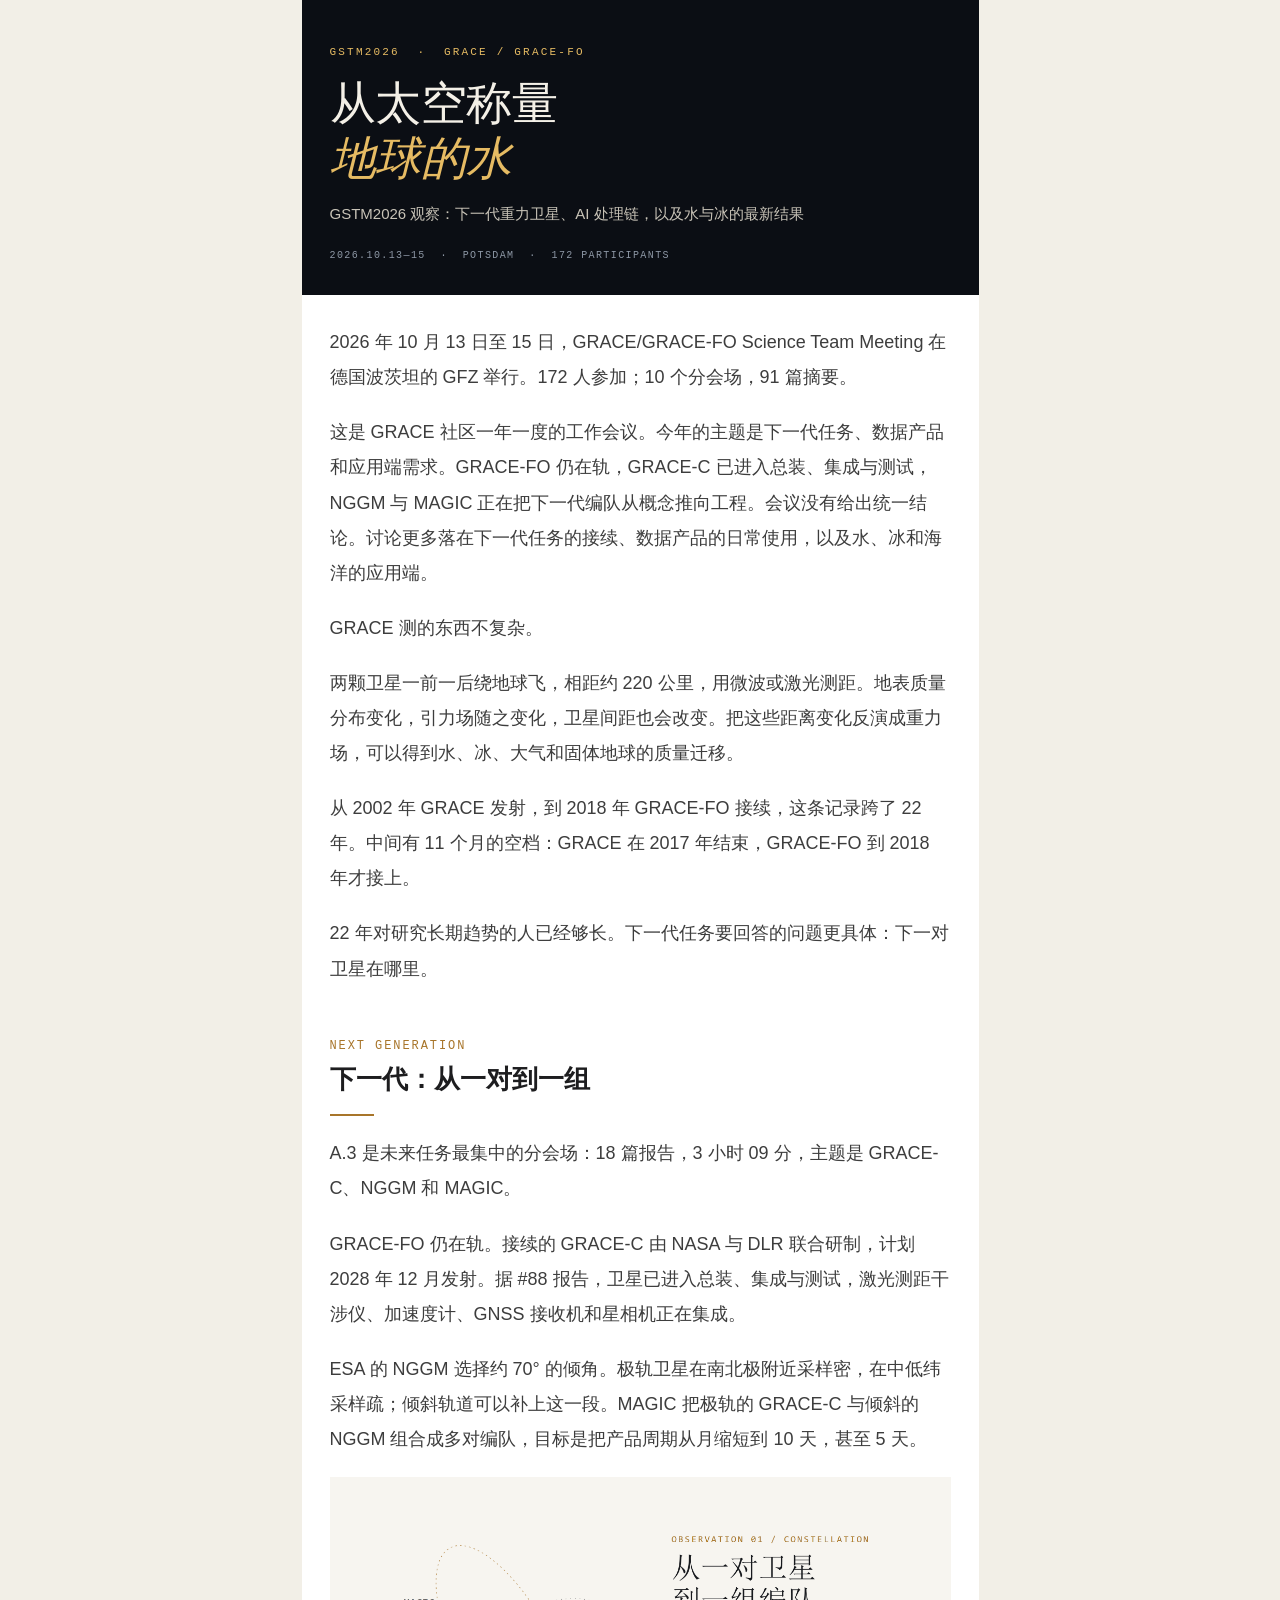
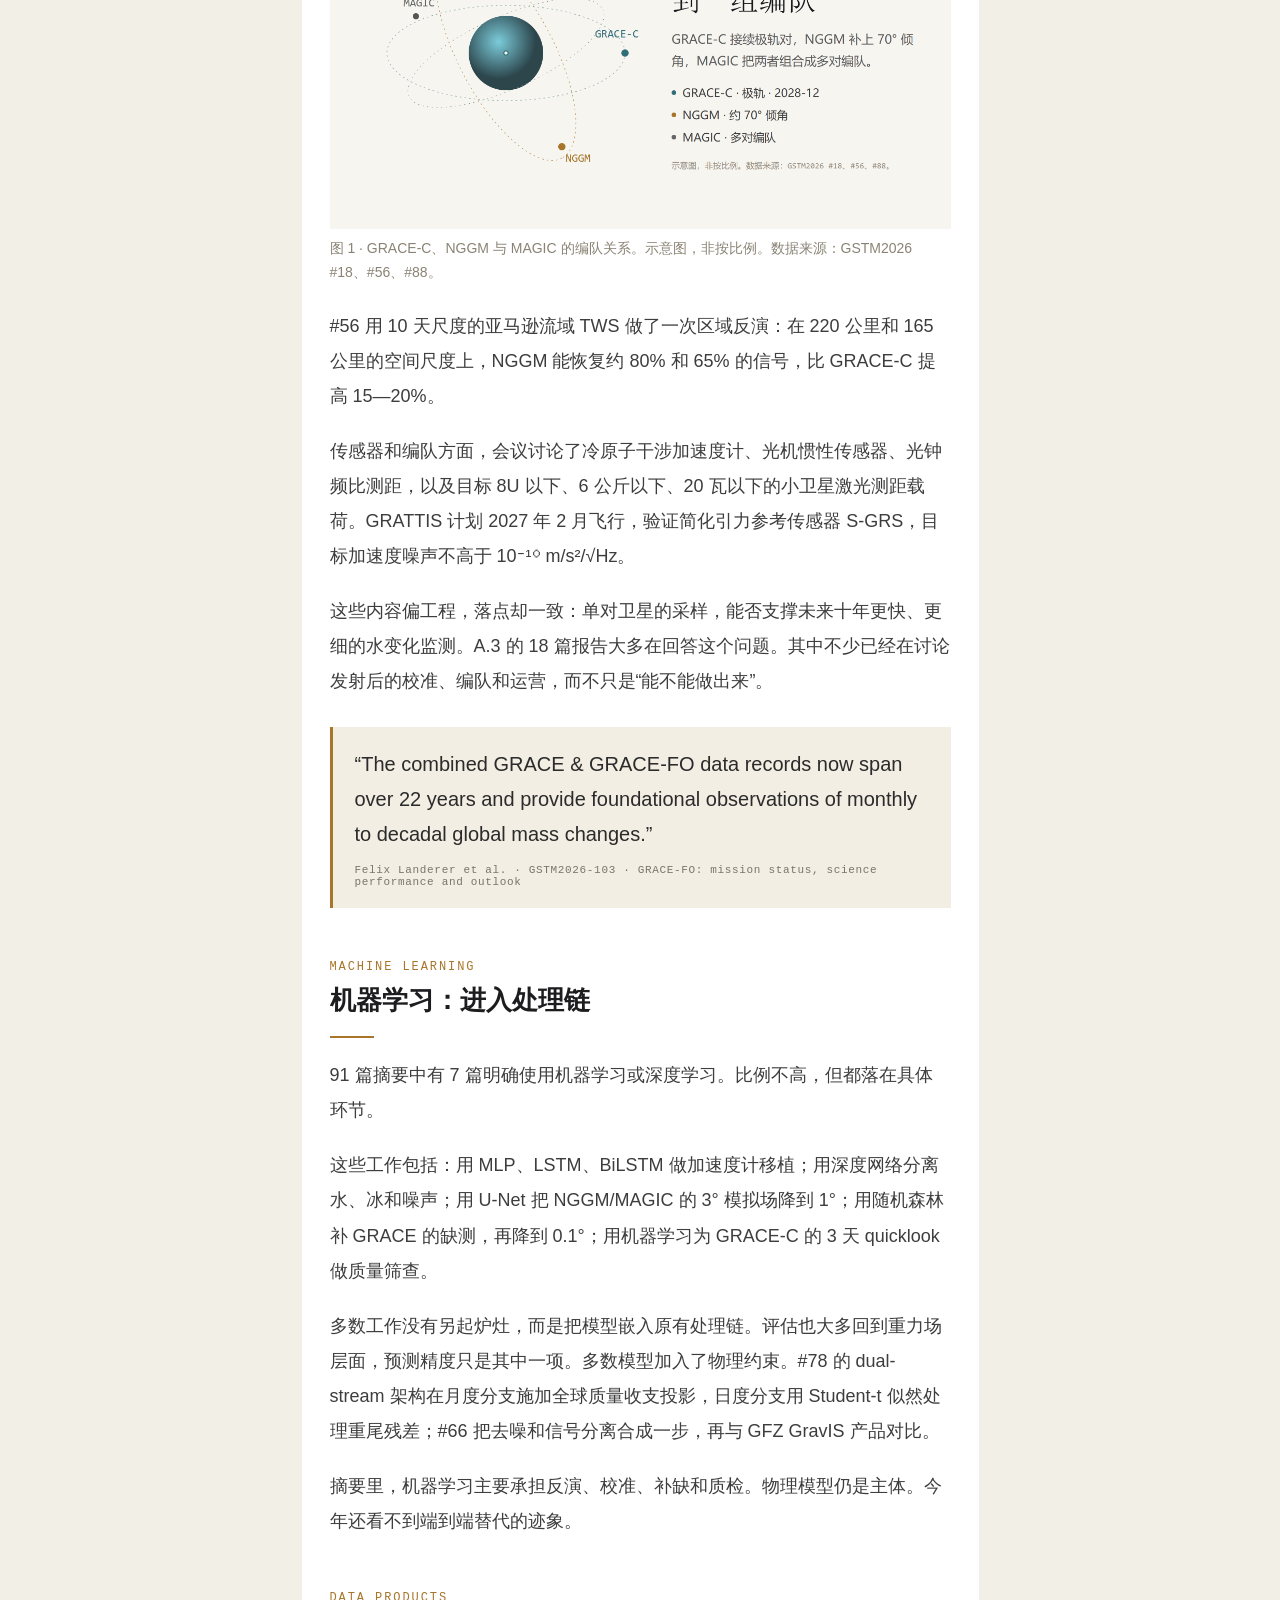
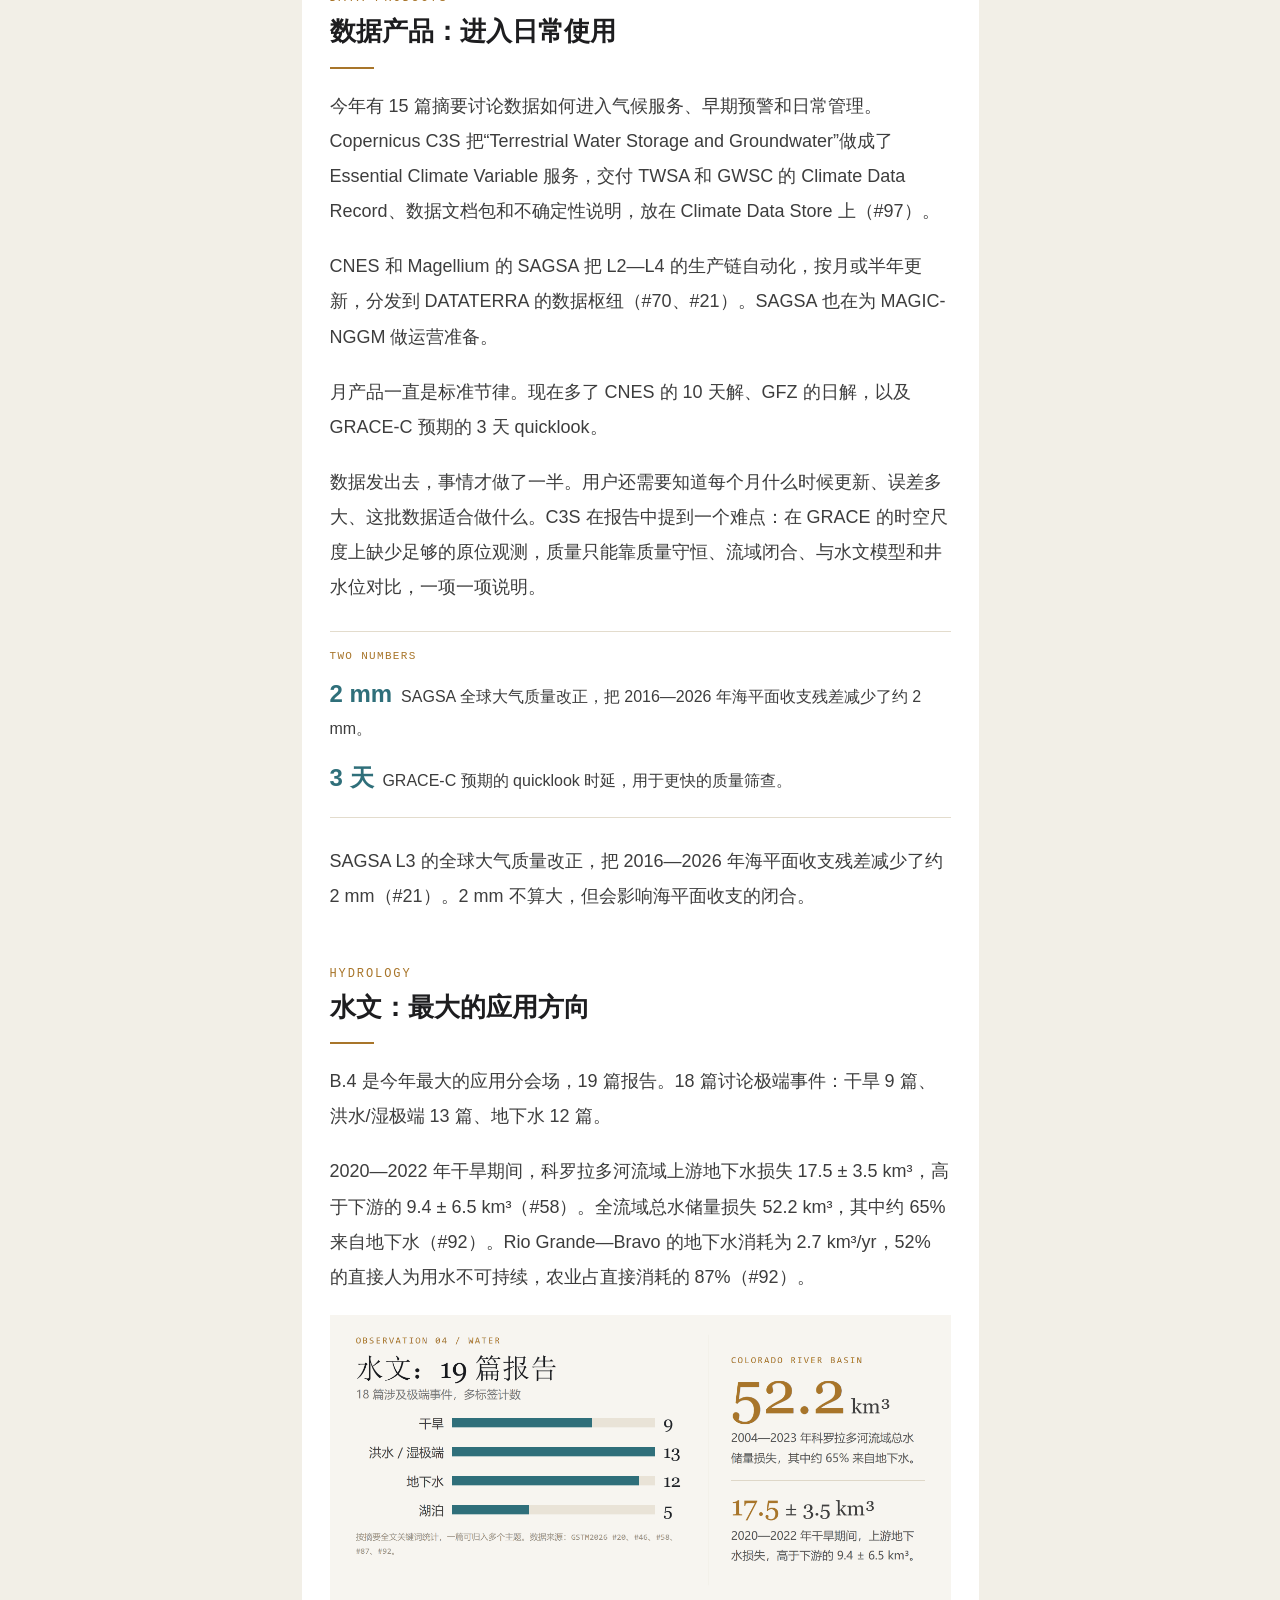
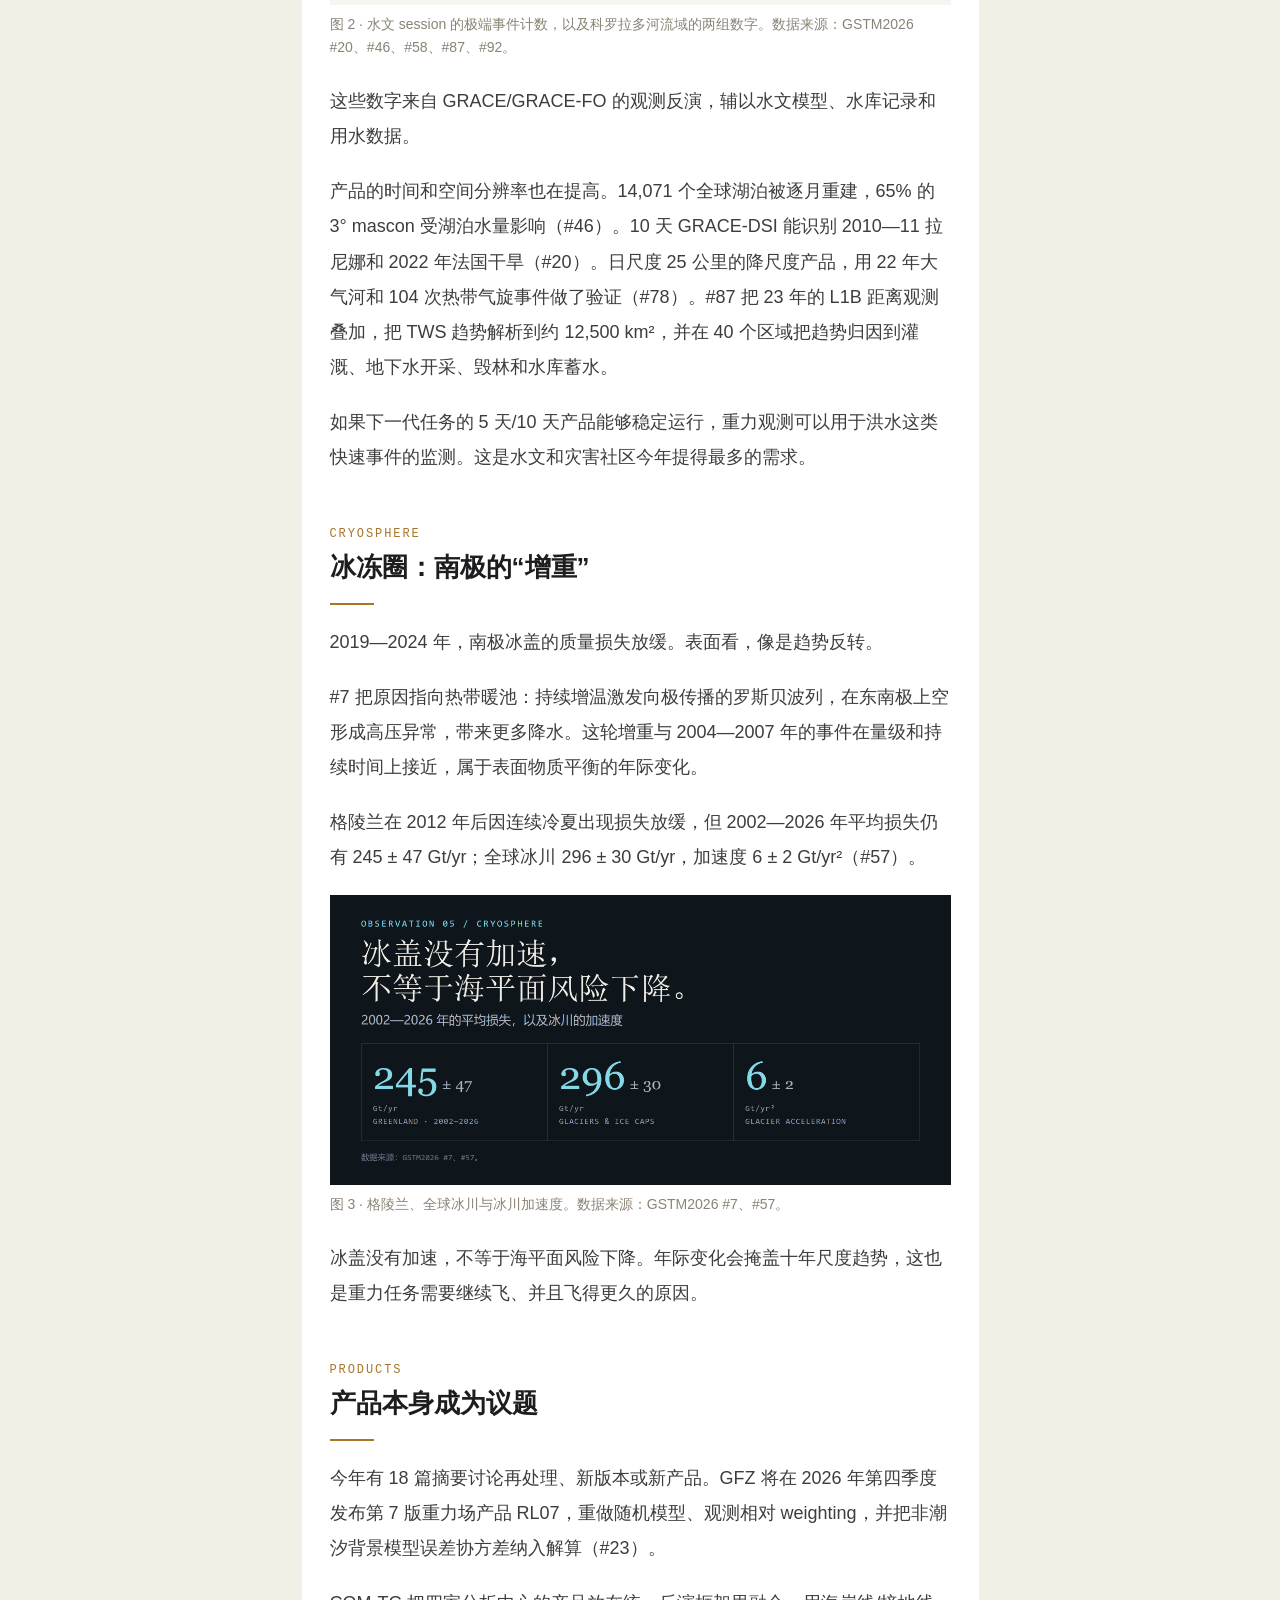
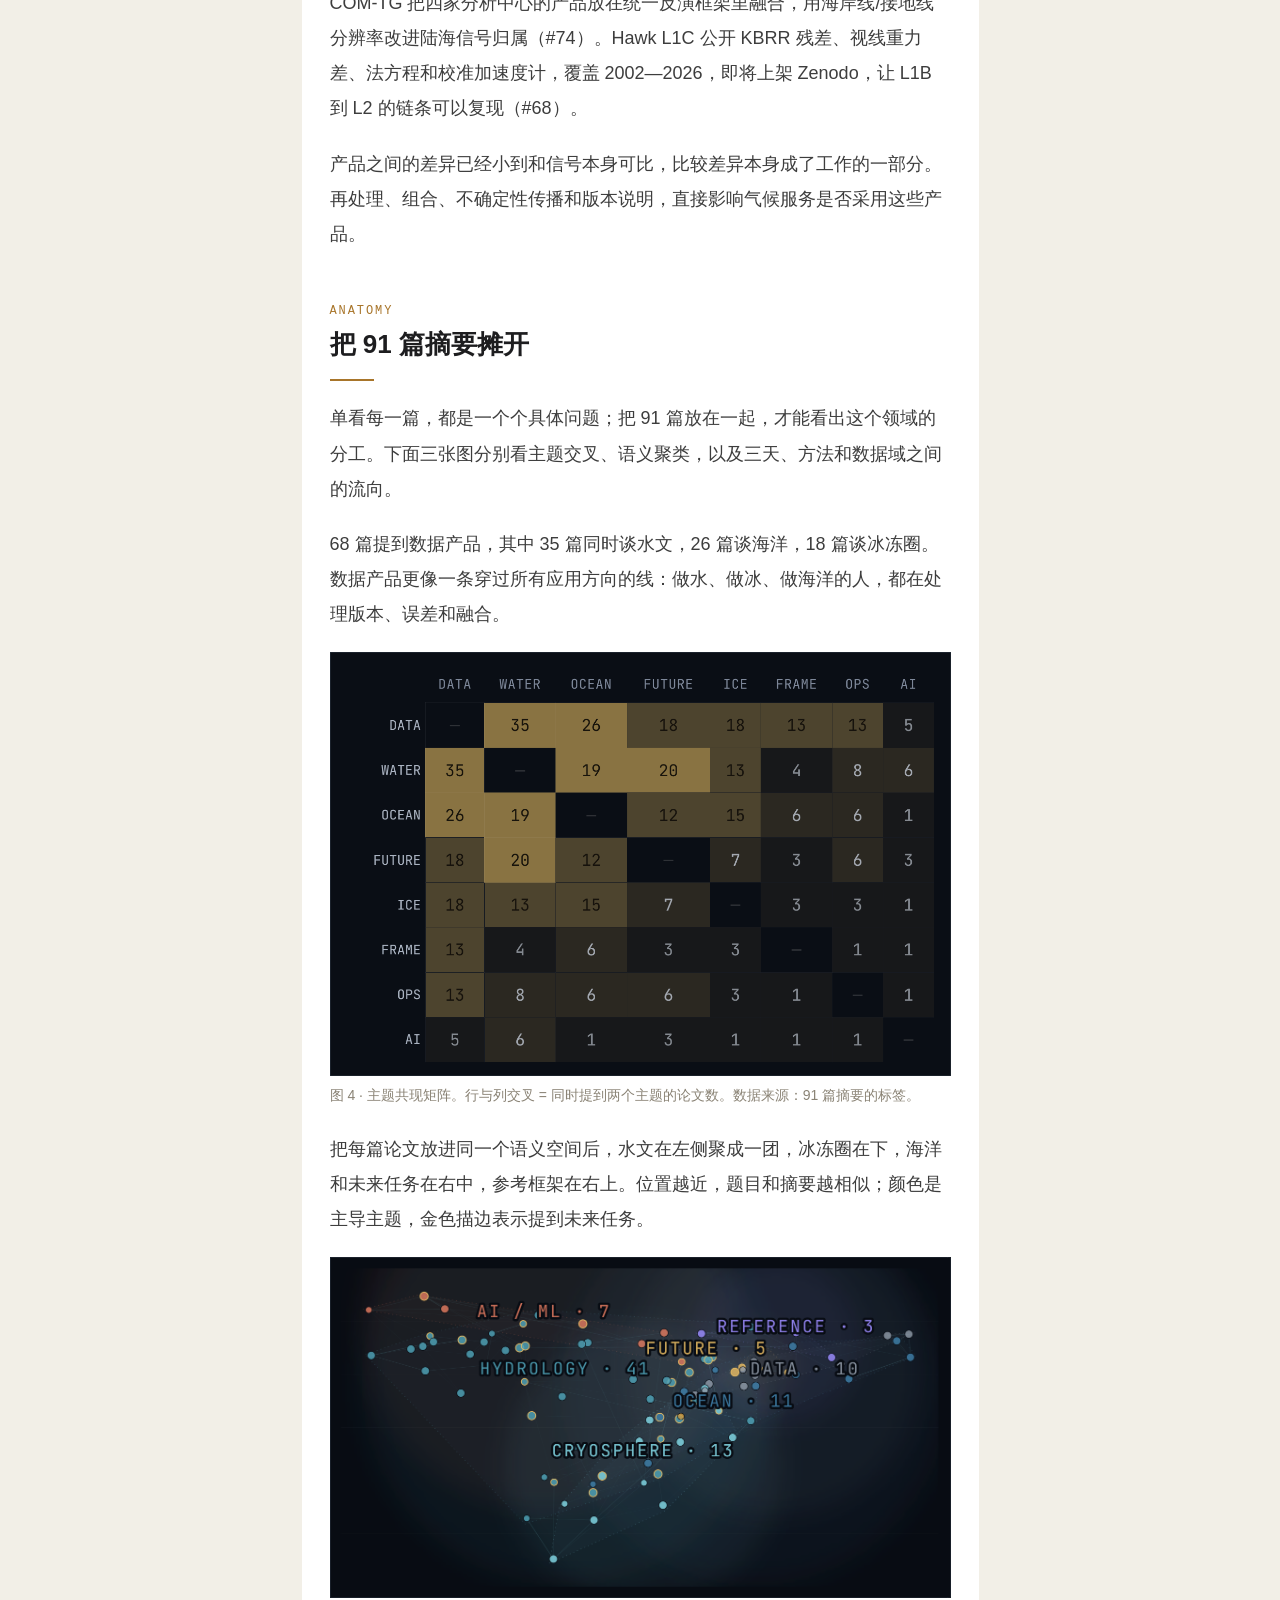
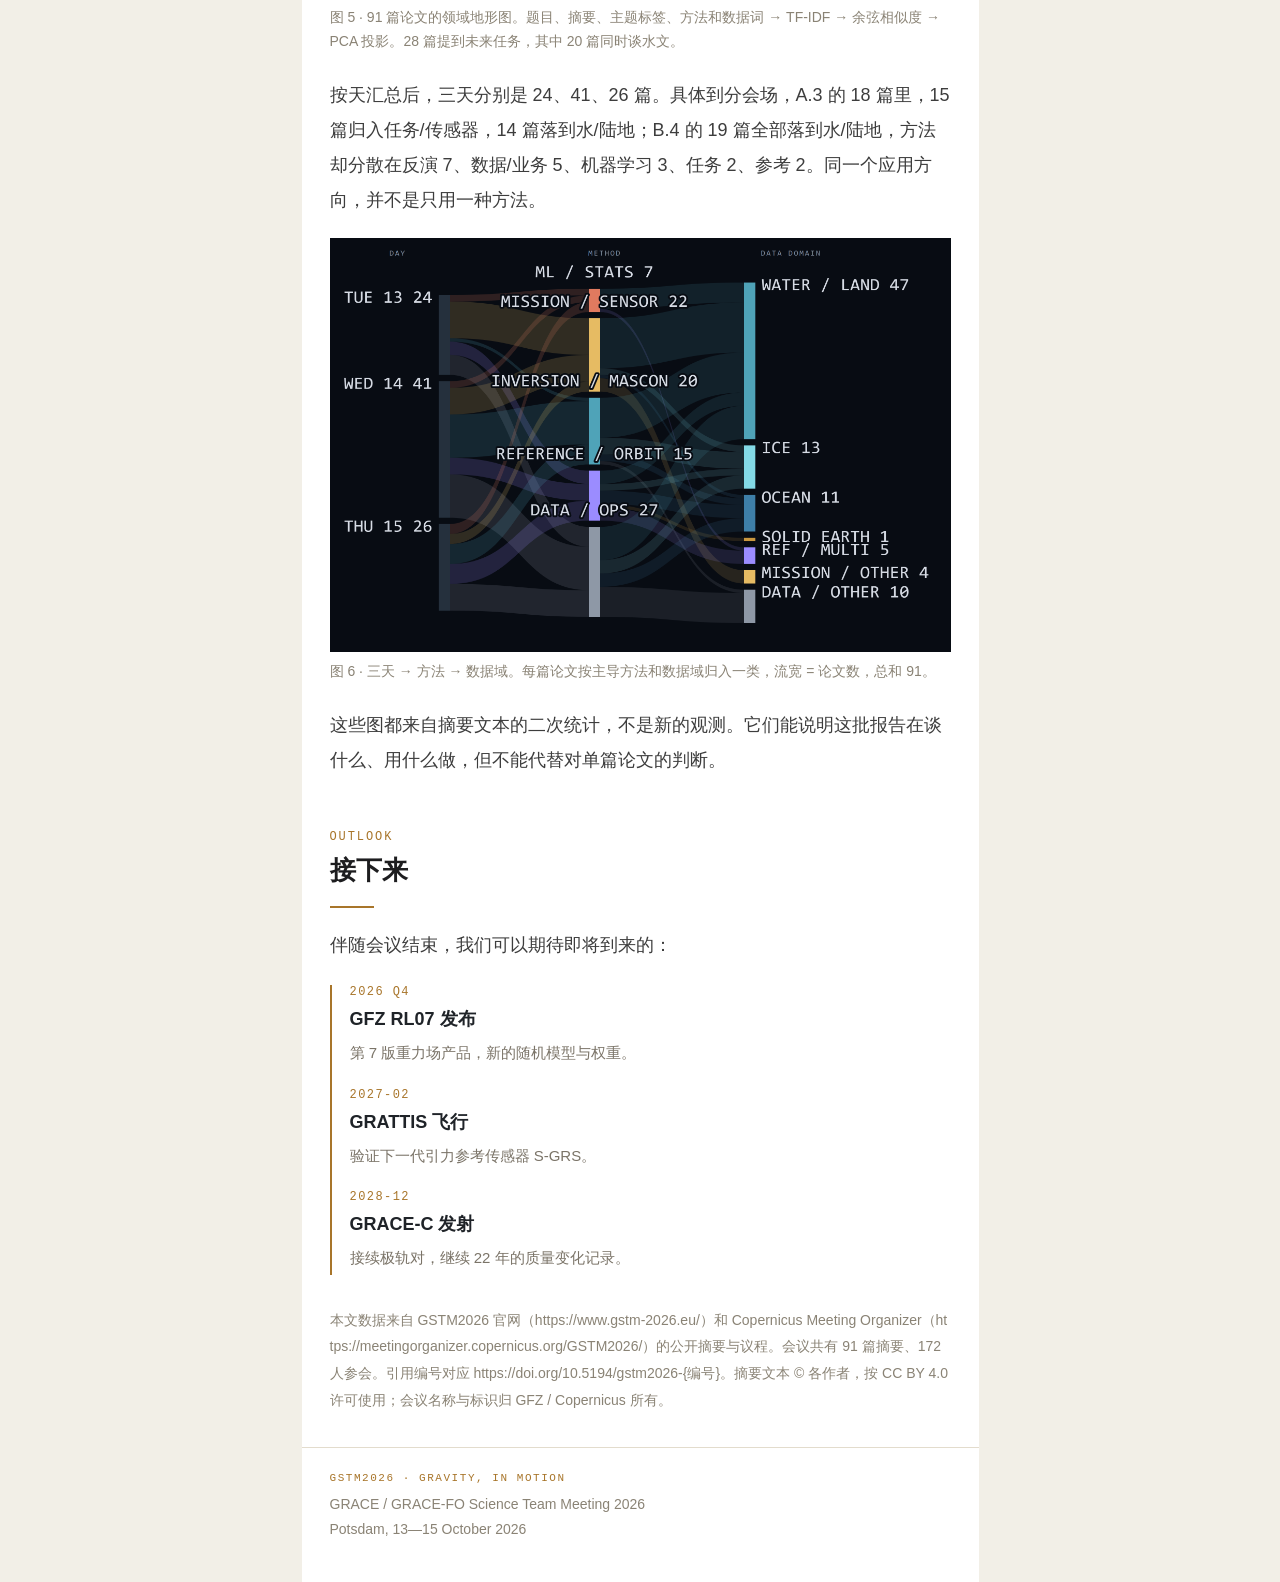
==== commit b3435880: "End with three dates and remove closing paragraphs" ====
--- a/wechat/article.html
+++ b/wechat/article.html
@@ -180,7 +180,7 @@
       <p style="width:44px;height:2px;background:#a8752a;margin:16px 0 0;"></p>
     </section>
 
-    <p style="margin:0 0 20px;font-size:18px;line-height:1.95;color:#3d3d3d;">会议结束时没有形成统一结论。能落到日历上的，只有三个日期：</p>
+    <p style="margin:0 0 20px;font-size:18px;line-height:1.95;color:#3d3d3d;">伴随会议结束，我们可以期待即将到来的：</p>
 
     <section style="border-left:2px solid #a8752a;padding-left:18px;margin:22px 0 26px;">
       <p style="margin:0 0 4px;font-family:Consolas,'Courier New',monospace;font-size:12px;letter-spacing:.12em;color:#a8752a;">2026 Q4</p>
@@ -191,10 +191,6 @@
       <p style="margin:0;font-size:18px;line-height:1.85;color:#3d3d3d;"><strong style="color:#1f2328;">GRACE-C 发射</strong><br><span style="font-size:15px;color:#7b7468;">接续极轨对，继续 22 年的质量变化记录。</span></p>
     </section>
 
-    <p style="margin:0 0 20px;font-size:18px;line-height:1.95;color:#3d3d3d;">这些日期都还只是计划。RL07 能否按时发布，GRATTIS 能否按计划飞行，GRACE-C 的发射窗口会不会再次调整，都还有不确定性。对 GRACE 社区来说，接下来两年是把这些计划变成数据记录的关键时期。</p>
-
-    <p style="margin:0 0 20px;font-size:18px;line-height:1.95;color:#3d3d3d;">下次再看到“GRACE 发现某地地下水减少”的新闻时，值得多问一句：用的是哪一版产品，时间分辨率多长，误差多大。91 篇报告里，至少有一批人正在处理这些问题。</p>
-
     <p style="margin:32px 0 0;font-size:14px;line-height:1.9;color:#8a8375;word-break:break-all;">本文数据来自 GSTM2026 官网（https://www.gstm-2026.eu/）和 Copernicus Meeting Organizer（https://meetingorganizer.copernicus.org/GSTM2026/）的公开摘要与议程。会议共有 91 篇摘要、172 人参会。引用编号对应 https://doi.org/10.5194/gstm2026-{编号}。摘要文本 © 各作者，按 CC BY 4.0 许可使用；会议名称与标识归 GFZ / Copernicus 所有。</p>
 
   </main>
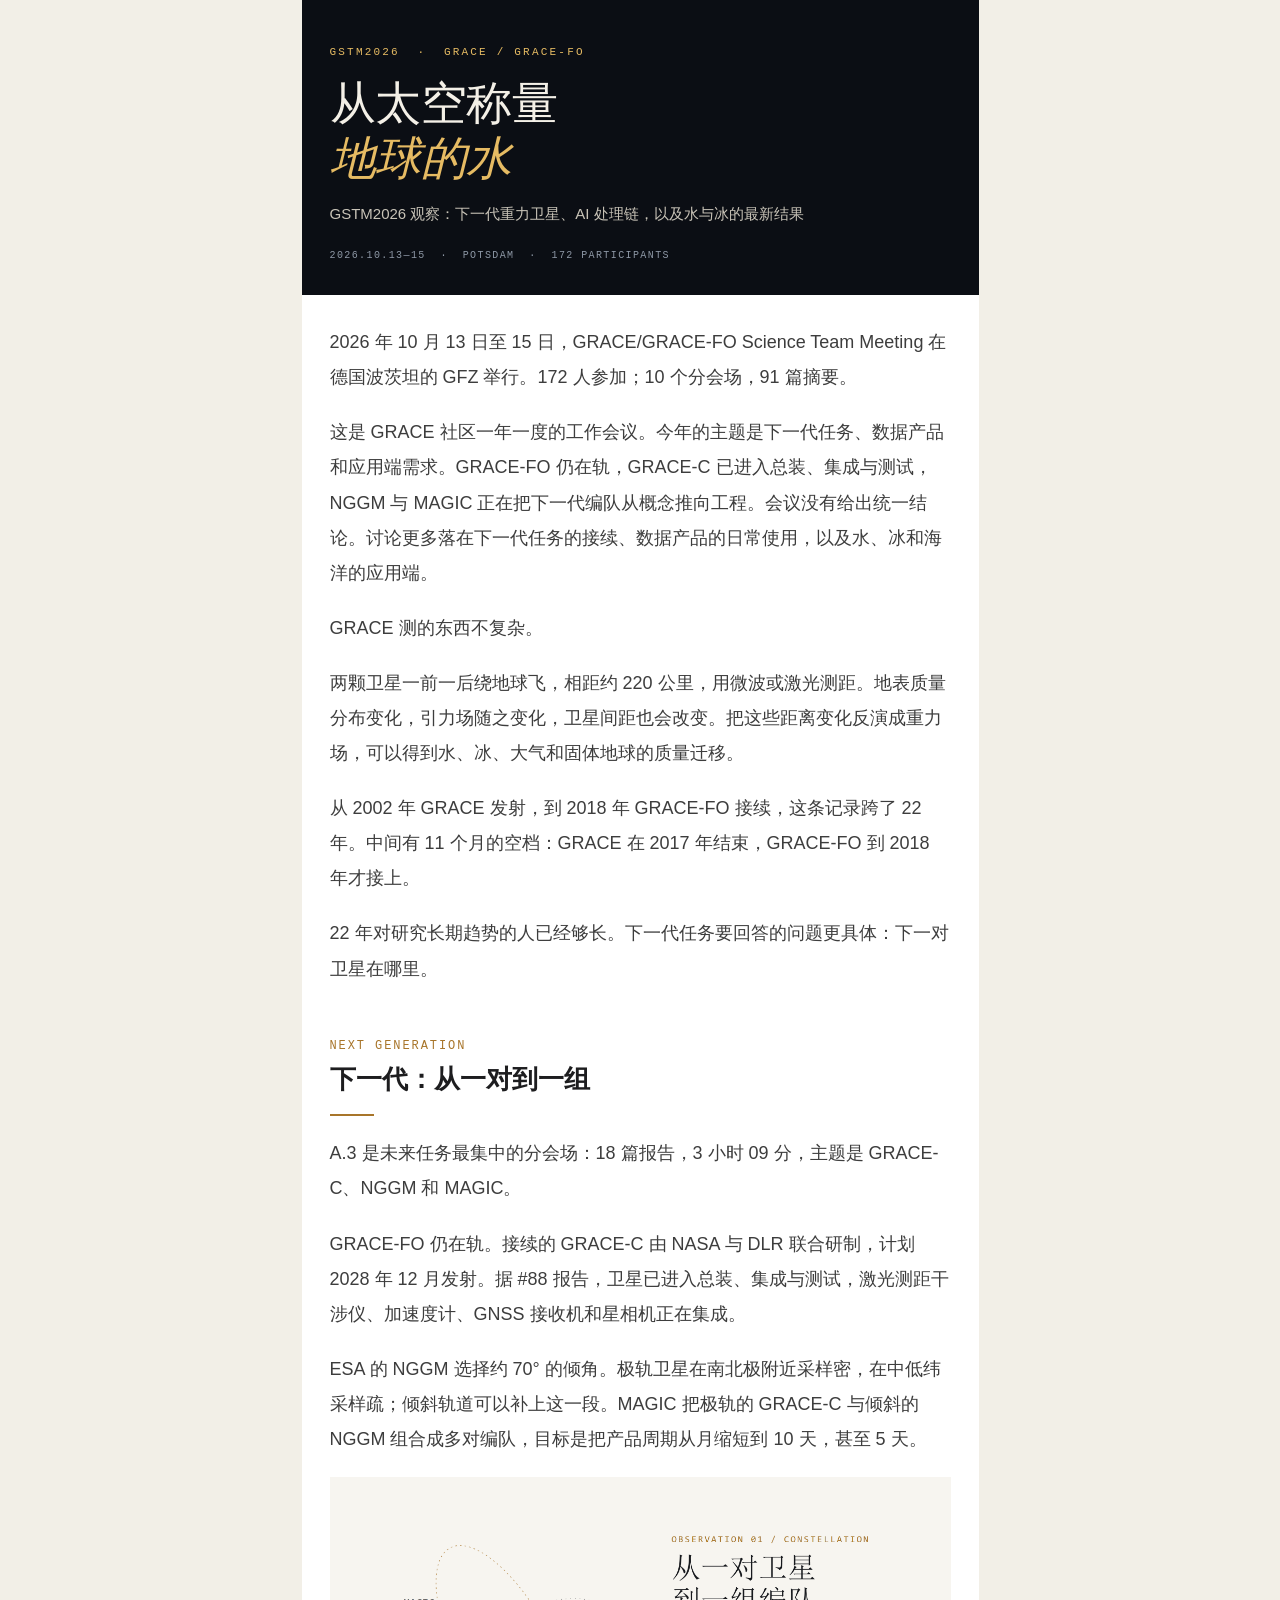
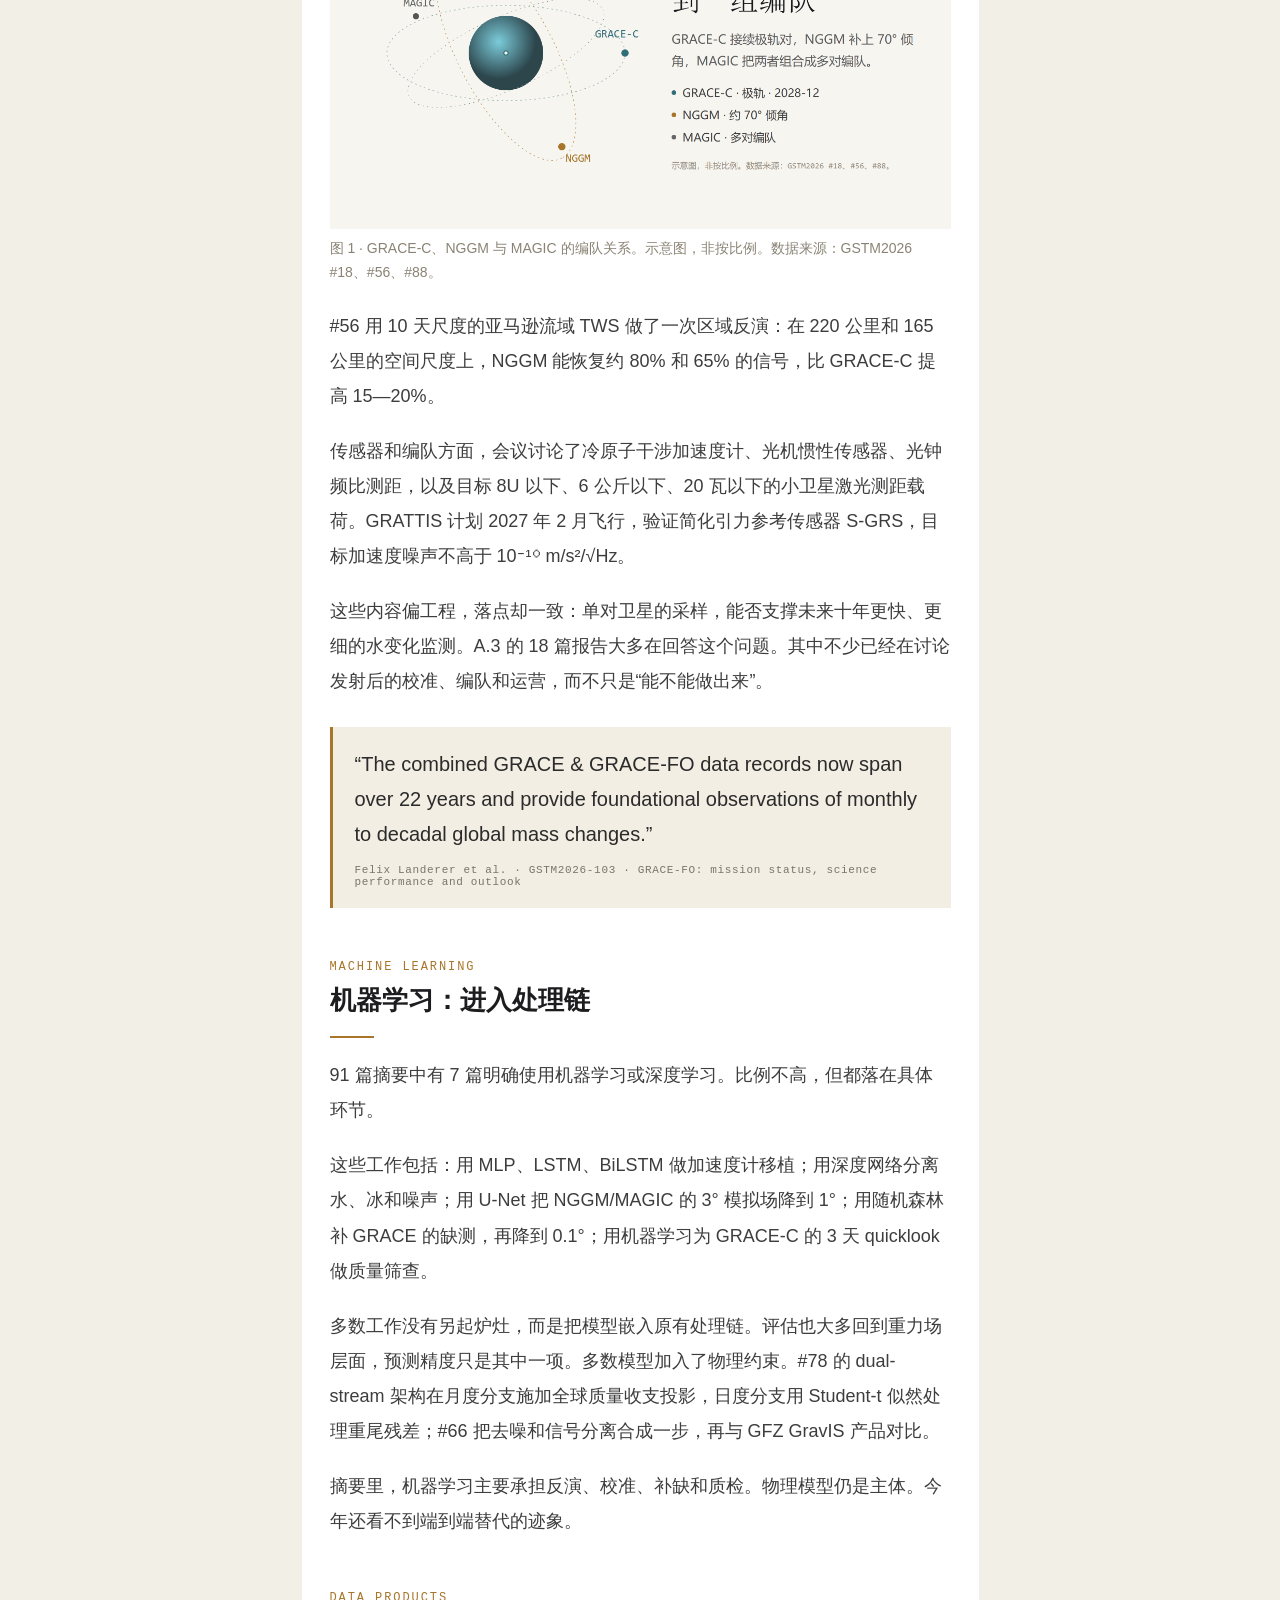
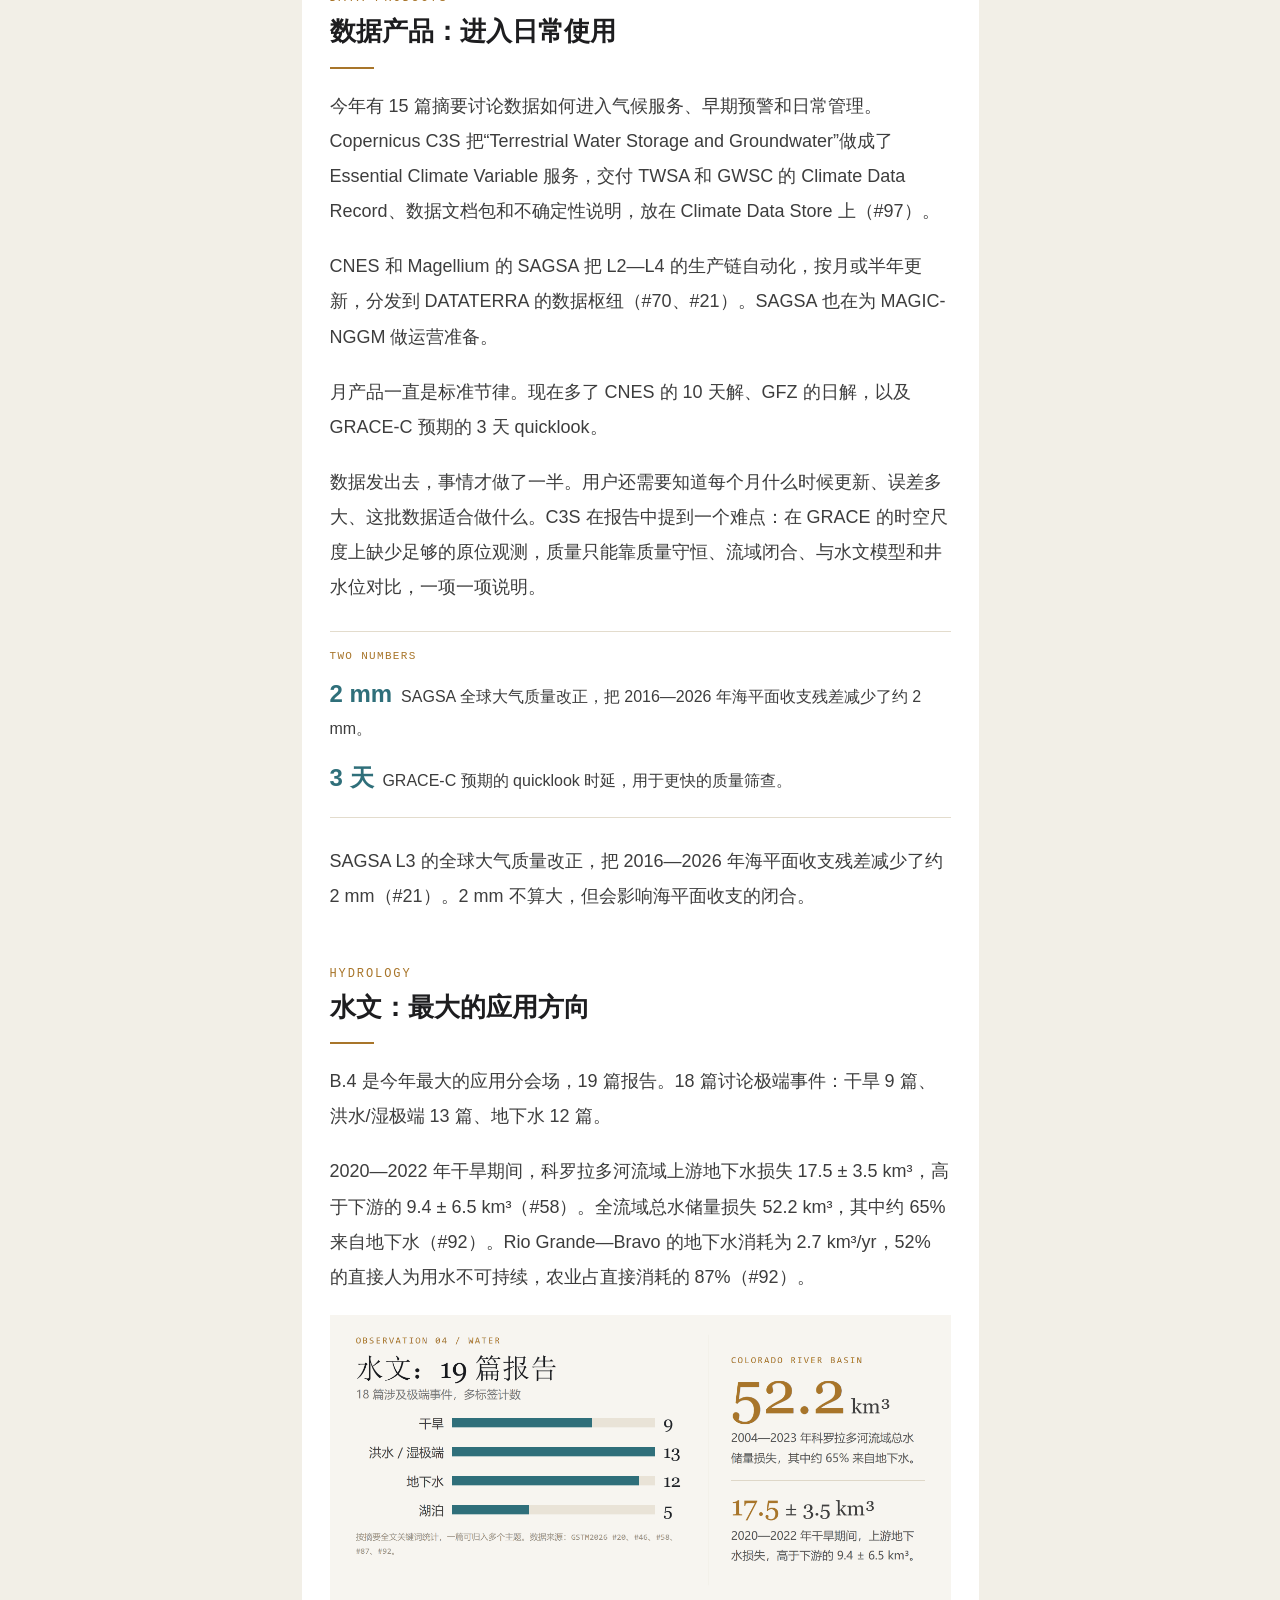
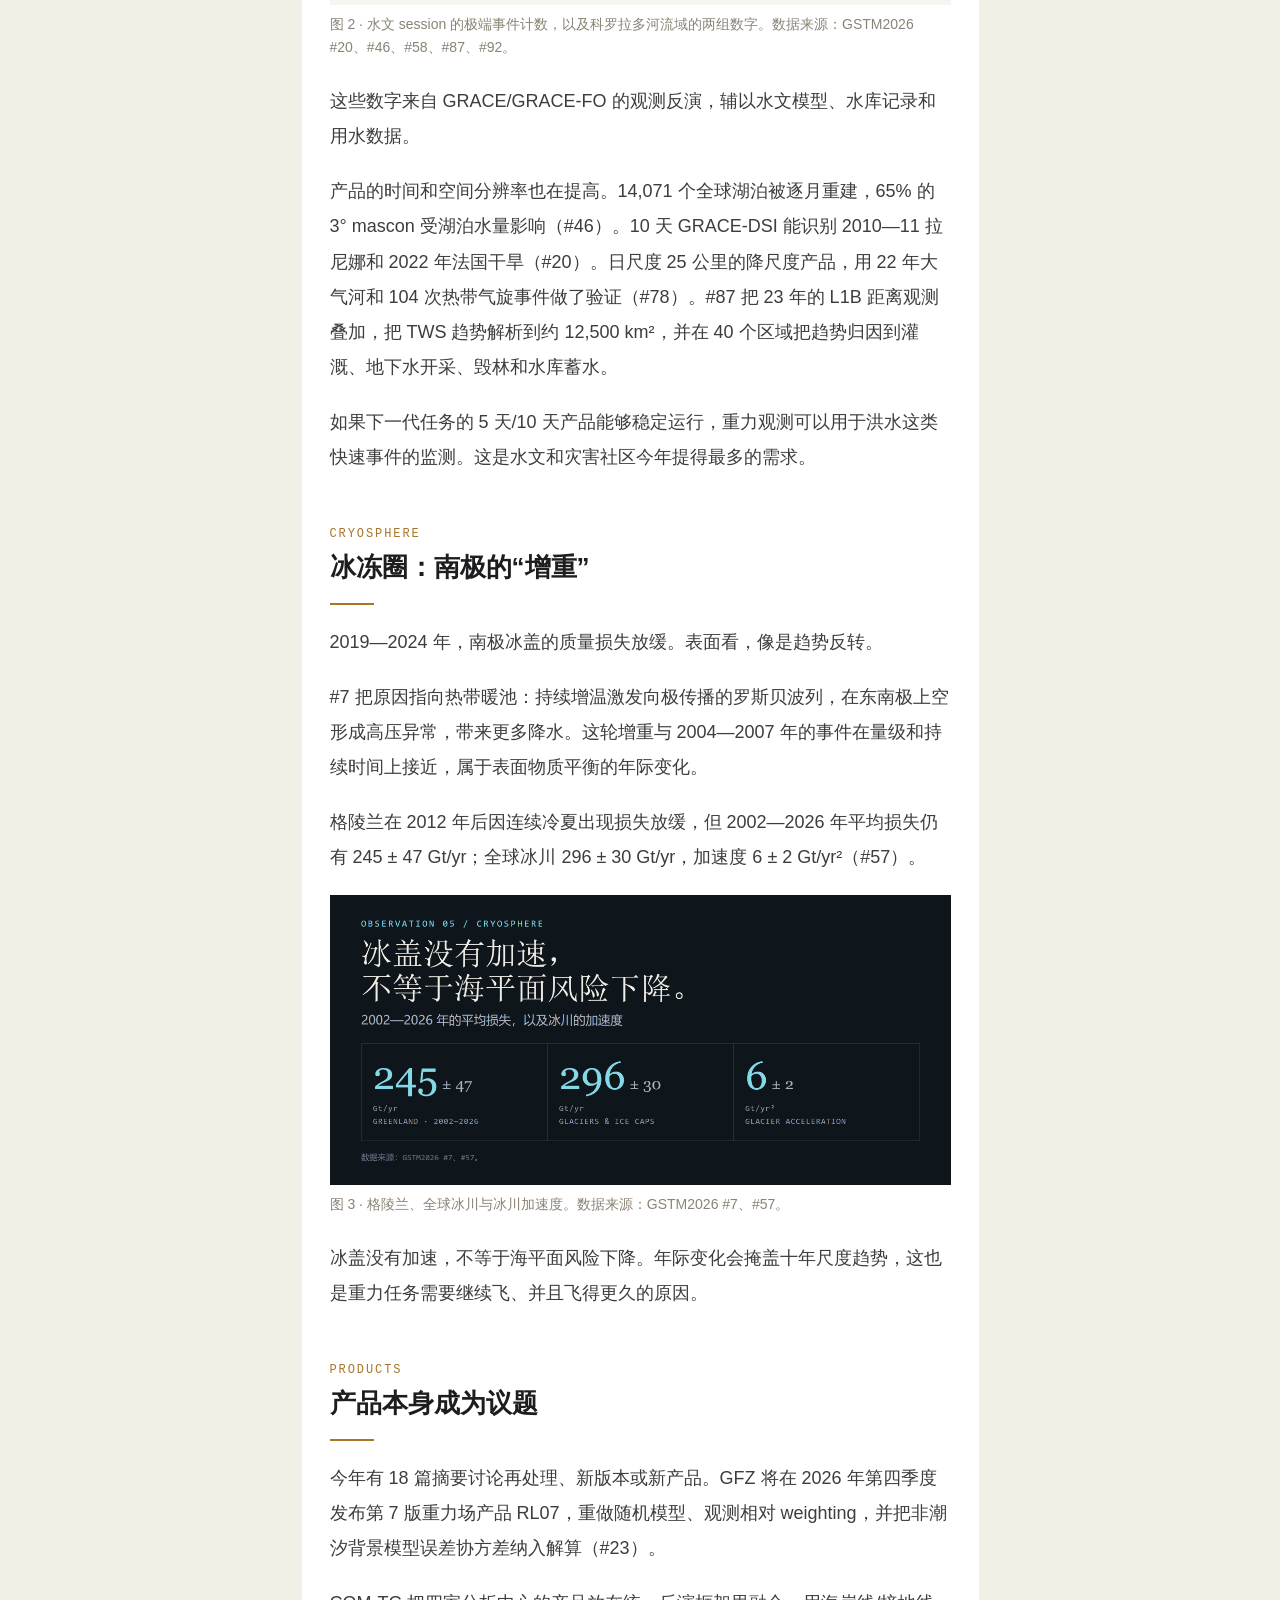
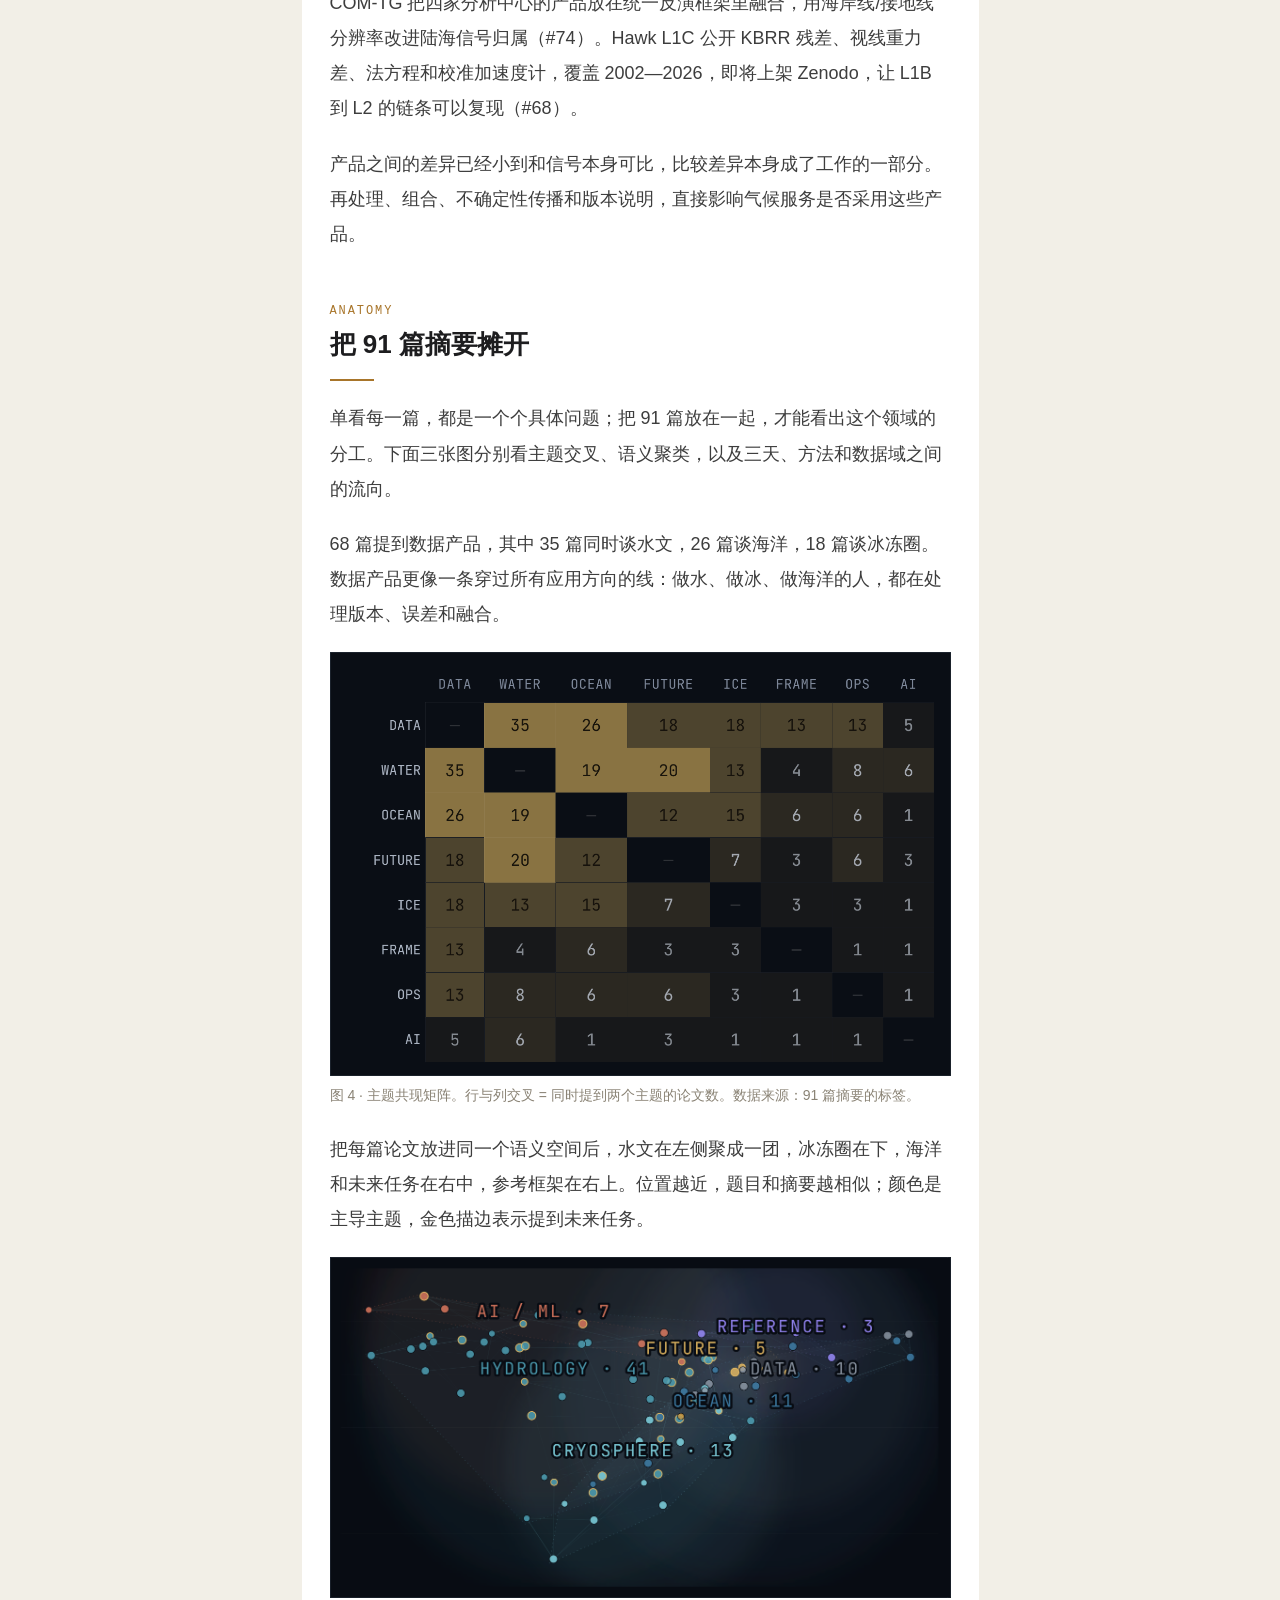
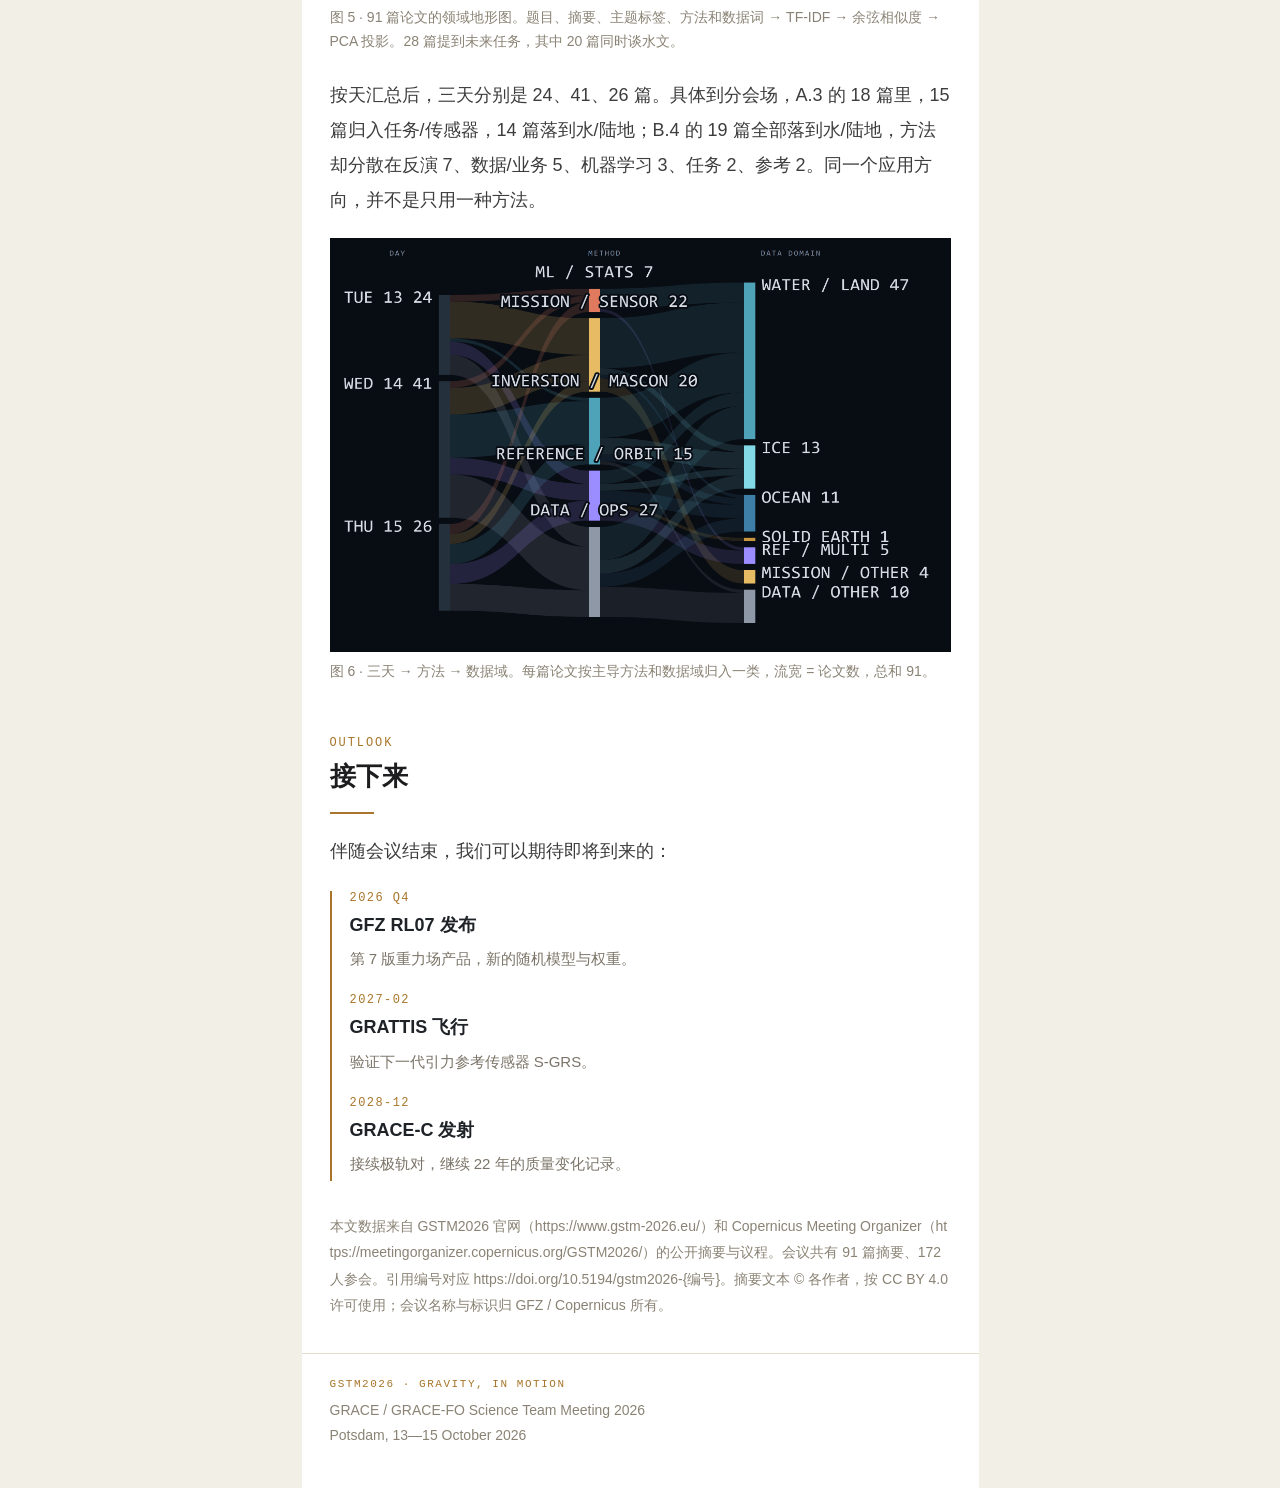
==== commit 02dee283: "Remove chart disclaimer paragraph" ====
--- a/wechat/article.html
+++ b/wechat/article.html
@@ -172,8 +172,6 @@
     <p style="margin:0;"><img src="fig-alluvial.png" alt="GSTM2026 三天、方法与数据域流向图"></p>
     <p style="margin:8px 0 24px;font-size:14px;line-height:1.7;color:#8a8375;">图 6 · 三天 → 方法 → 数据域。每篇论文按主导方法和数据域归入一类，流宽 = 论文数，总和 91。</p>
 
-    <p style="margin:0 0 20px;font-size:18px;line-height:1.95;color:#3d3d3d;">这些图都来自摘要文本的二次统计，不是新的观测。它们能说明这批报告在谈什么、用什么做，但不能代替对单篇论文的判断。</p>
-
     <section style="margin:52px 0 20px;">
       <p style="margin:0 0 8px;font-family:Consolas,'Courier New',monospace;font-size:12px;letter-spacing:.16em;color:#a8752a;">OUTLOOK</p>
       <h2 class="wechat-h2" style="margin:0;font-size:26px;line-height:1.45;color:#1d1d1f;font-weight:700;">接下来</h2>
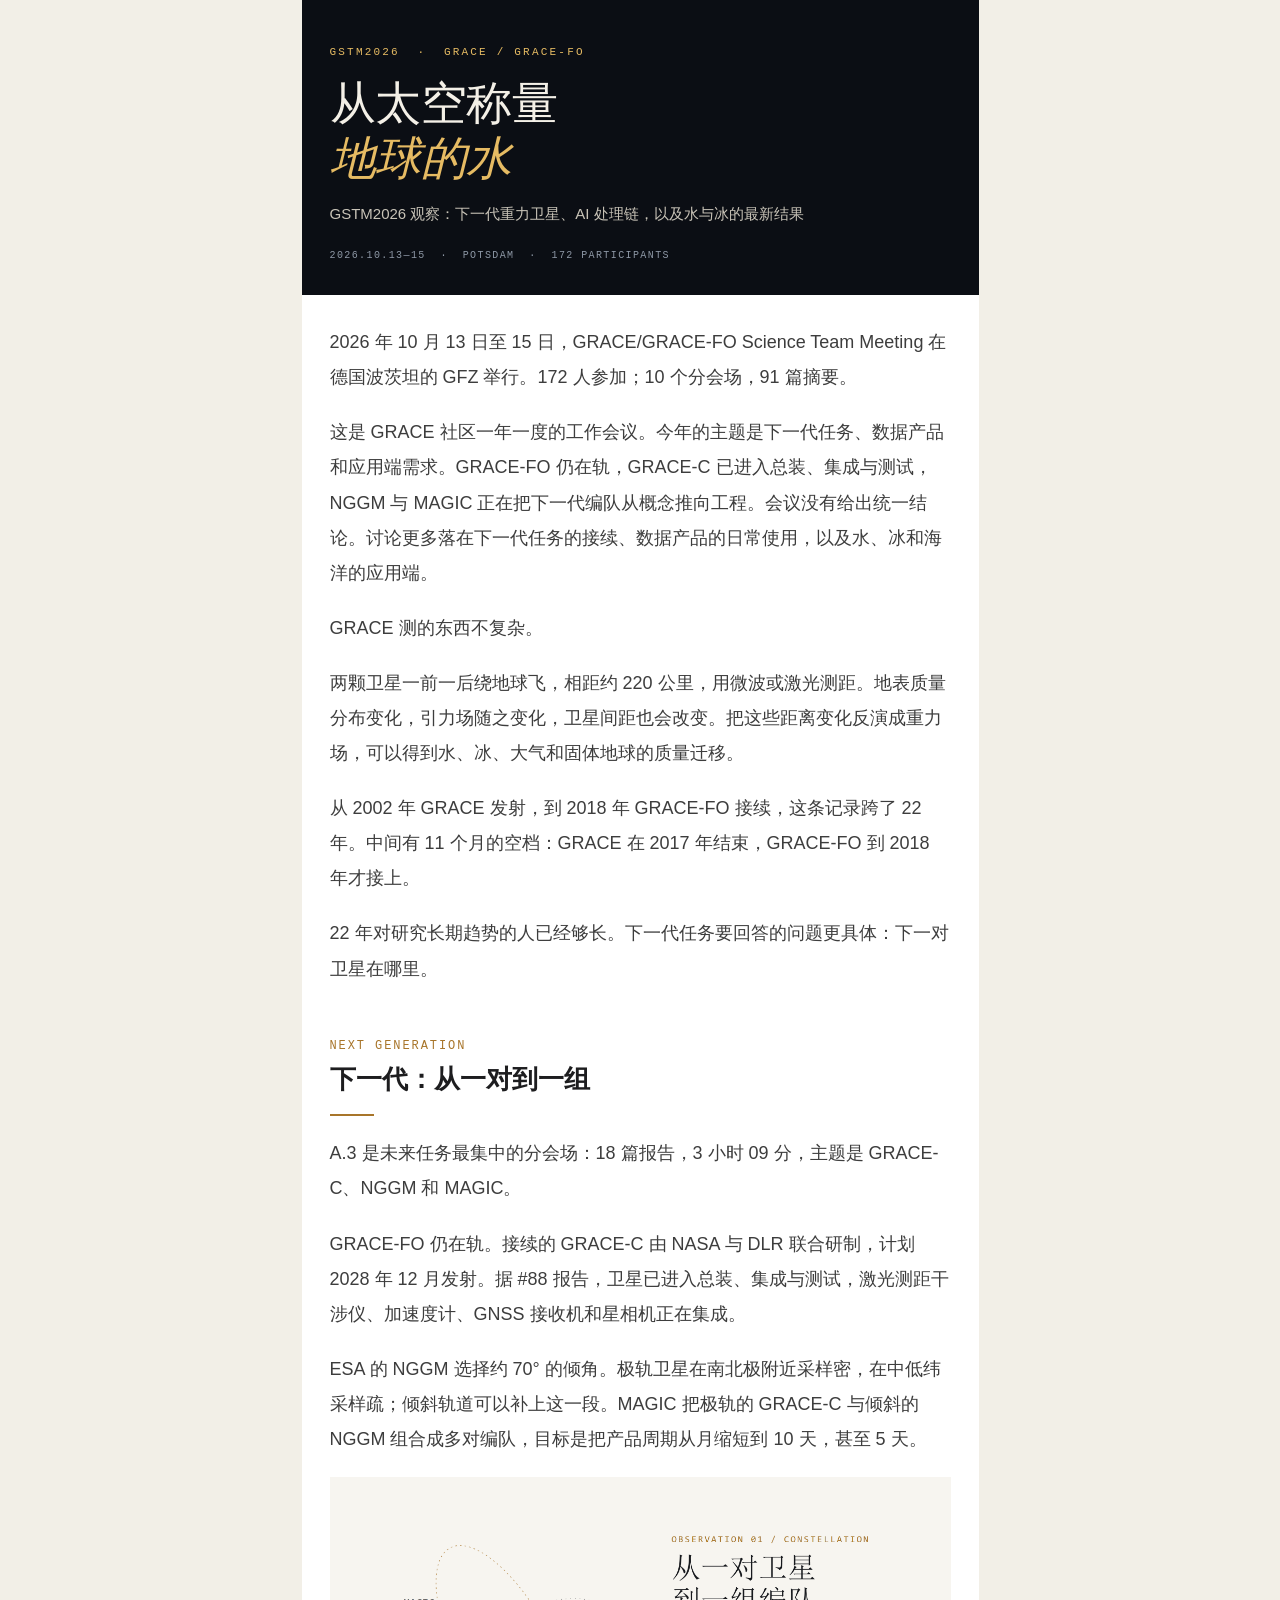
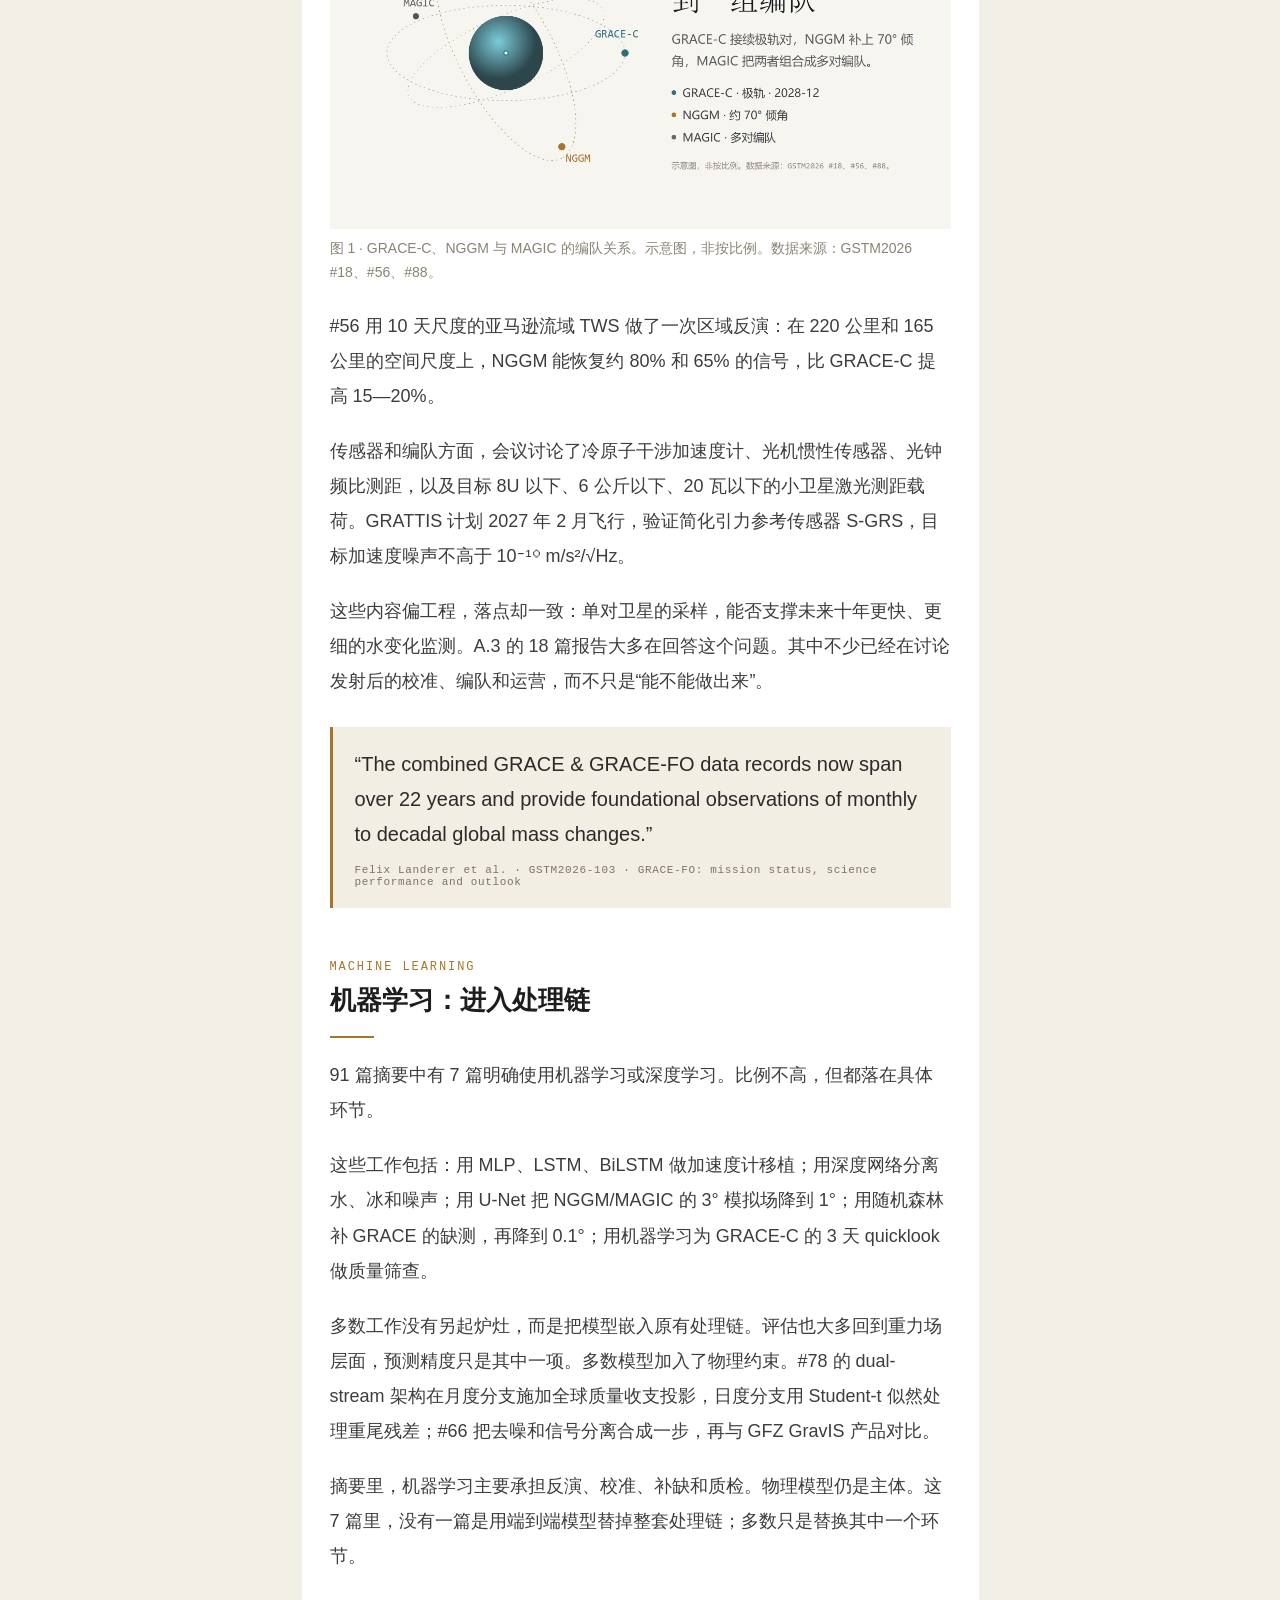
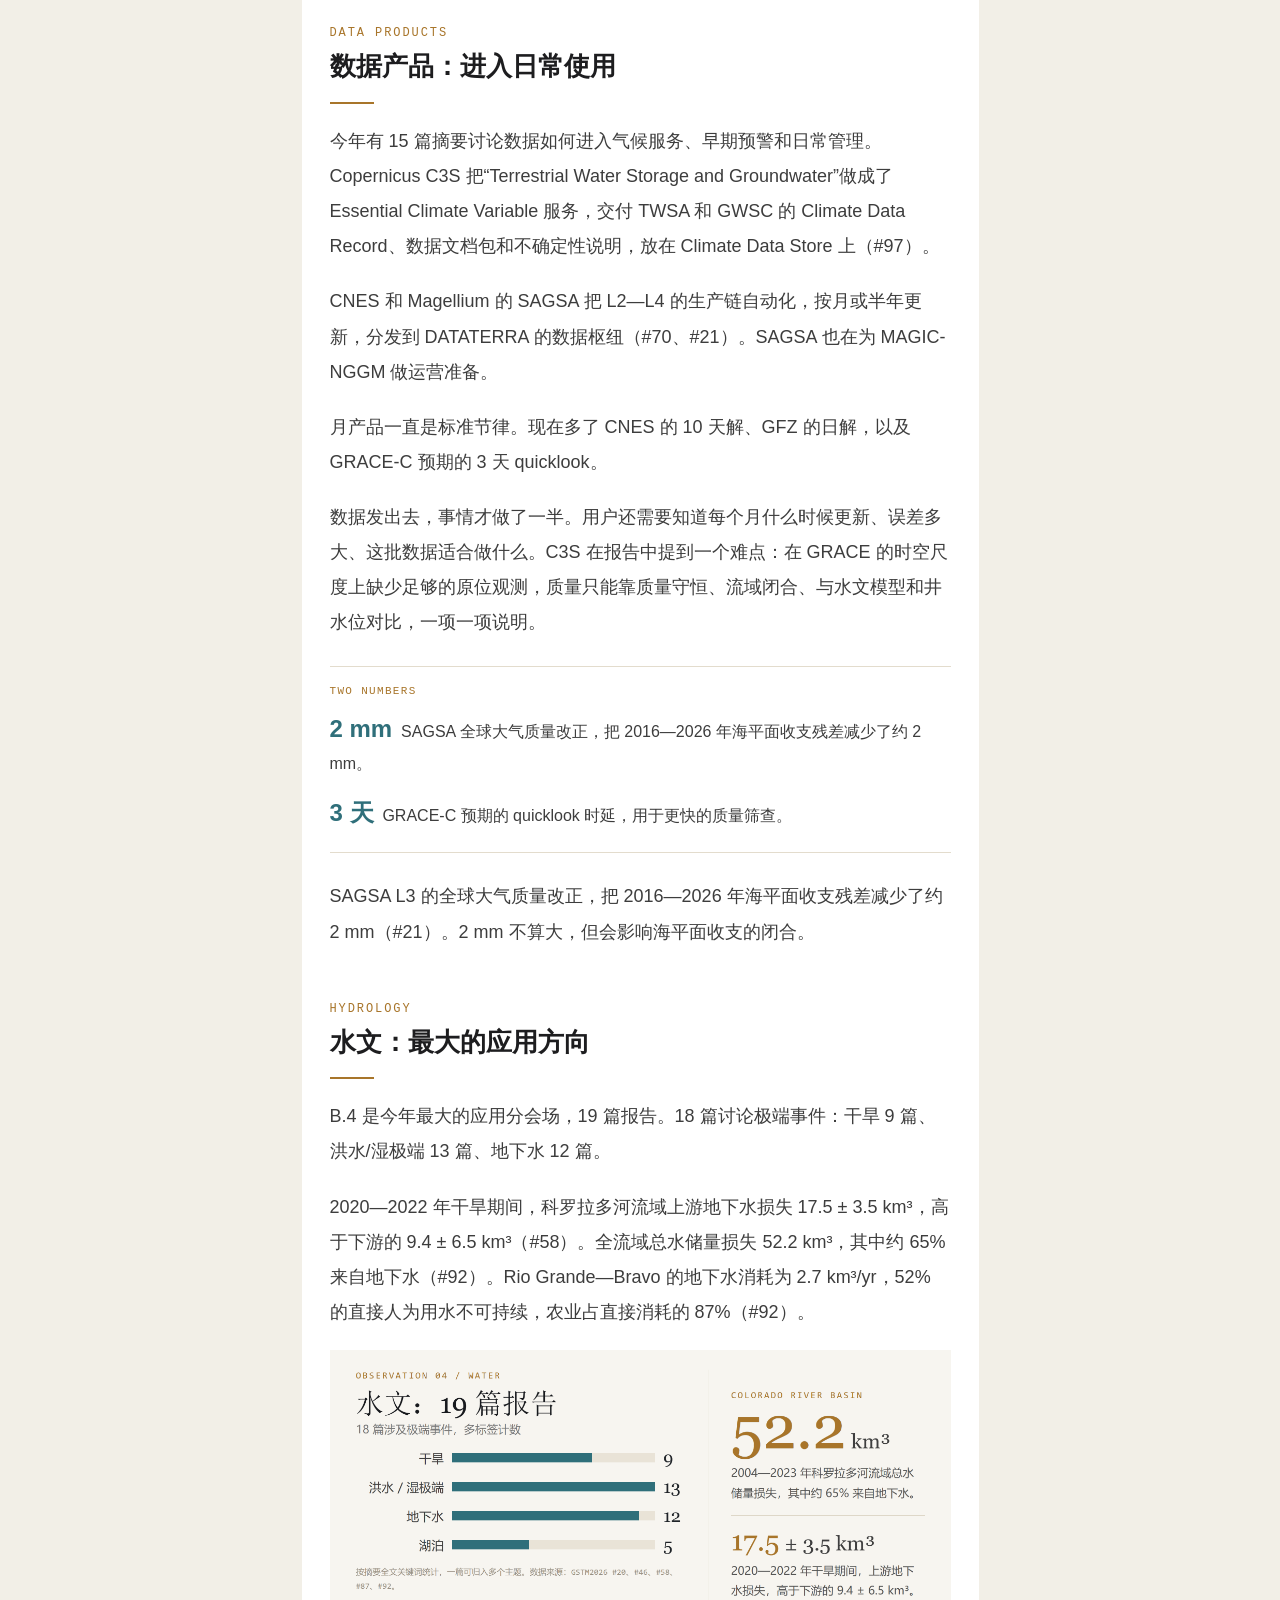
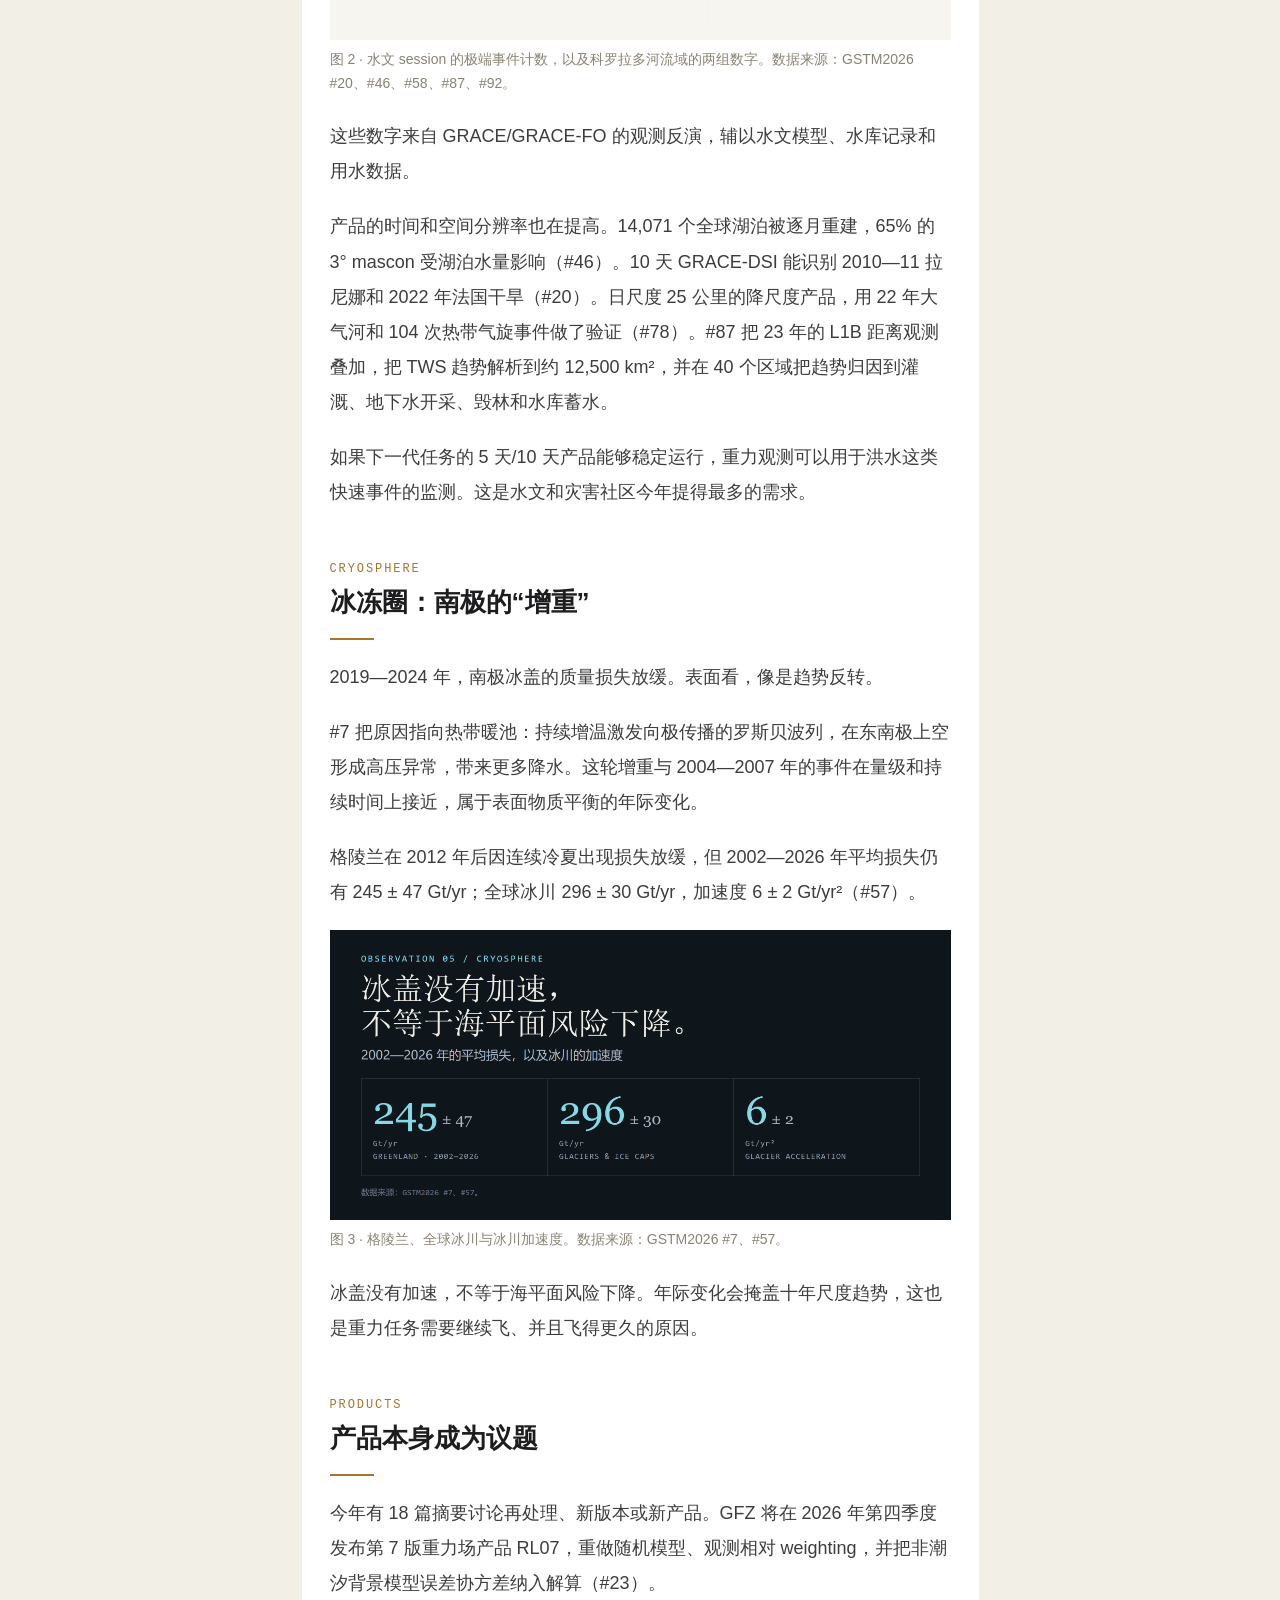
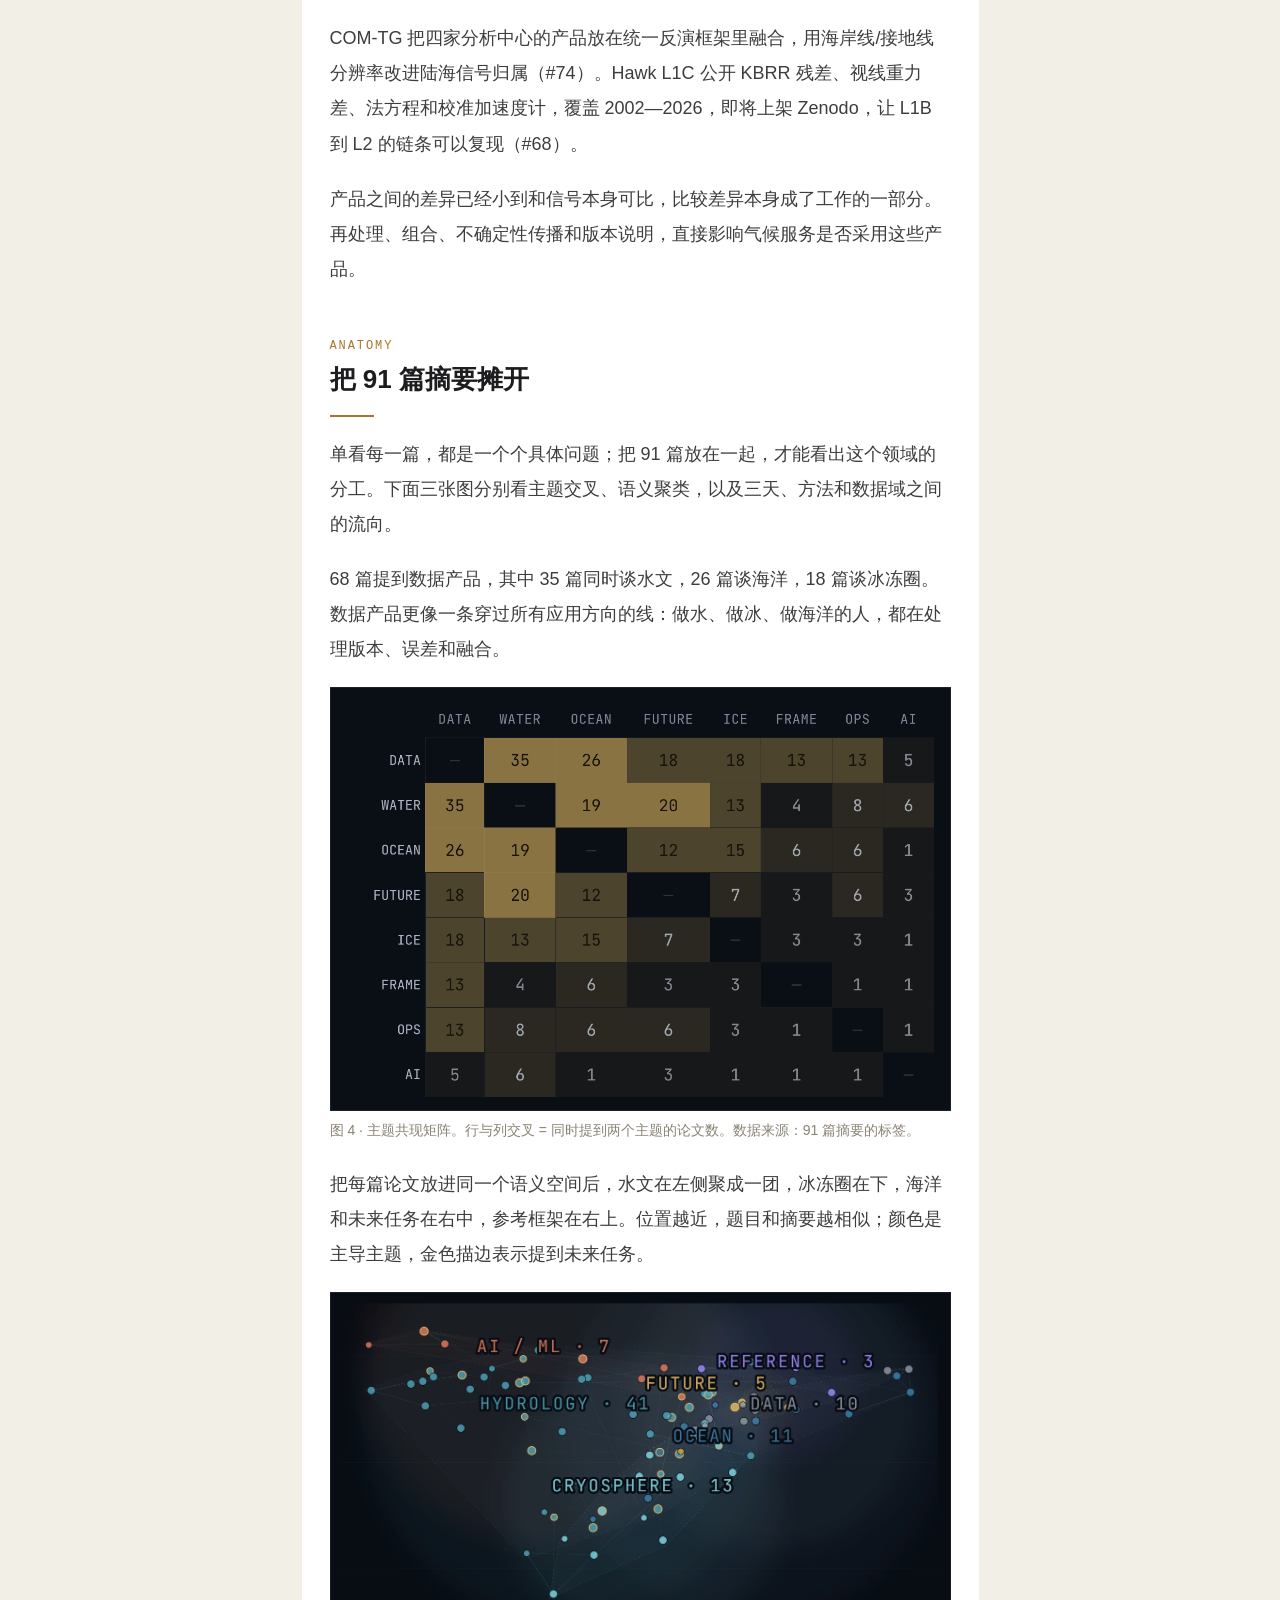
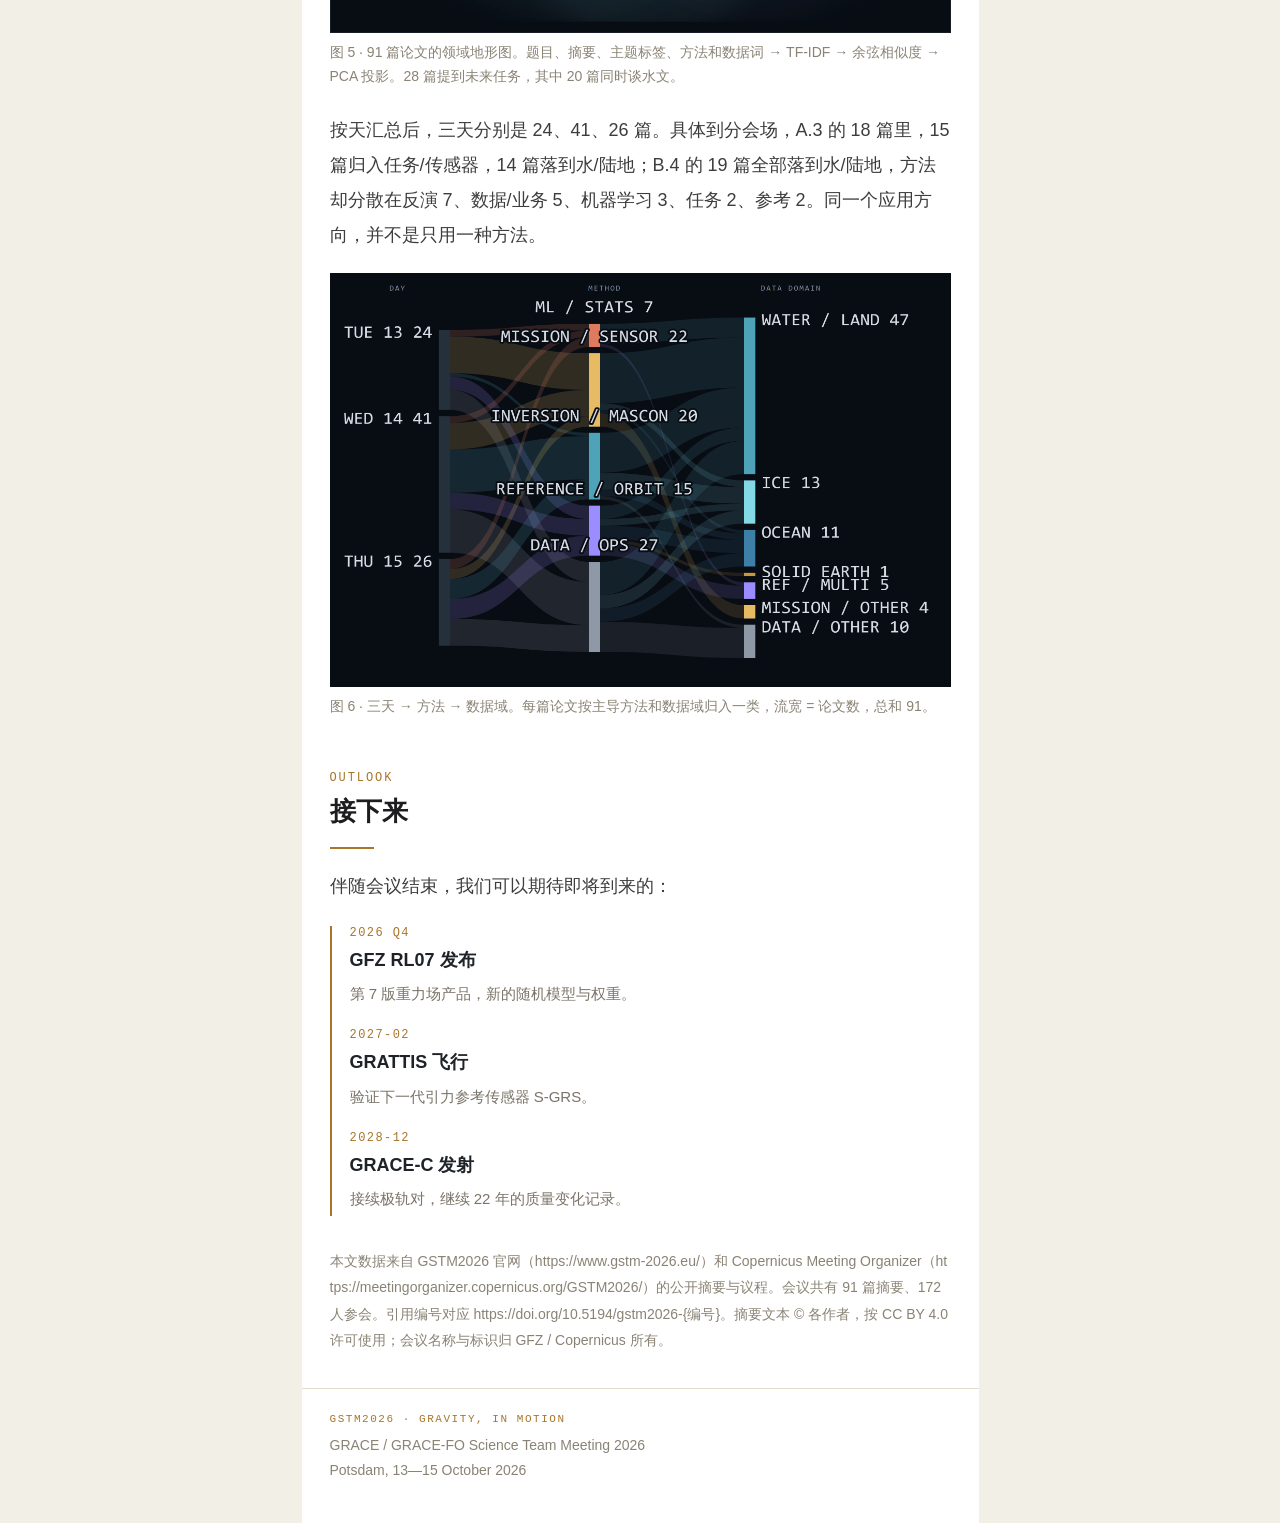
==== commit 9e2a13d8: "Qualify the end-to-end ML claim" ====
--- a/wechat/article.html
+++ b/wechat/article.html
@@ -77,7 +77,7 @@
 
     <p style="margin:0 0 20px;font-size:18px;line-height:1.95;color:#3d3d3d;">多数工作没有另起炉灶，而是把模型嵌入原有处理链。评估也大多回到重力场层面，预测精度只是其中一项。多数模型加入了物理约束。#78 的 dual-stream 架构在月度分支施加全球质量收支投影，日度分支用 Student-t 似然处理重尾残差；#66 把去噪和信号分离合成一步，再与 GFZ GravIS 产品对比。</p>
 
-    <p style="margin:0 0 20px;font-size:18px;line-height:1.95;color:#3d3d3d;">摘要里，机器学习主要承担反演、校准、补缺和质检。物理模型仍是主体。今年还看不到端到端替代的迹象。</p>
+    <p style="margin:0 0 20px;font-size:18px;line-height:1.95;color:#3d3d3d;">摘要里，机器学习主要承担反演、校准、补缺和质检。物理模型仍是主体。这 7 篇里，没有一篇是用端到端模型替掉整套处理链；多数只是替换其中一个环节。</p>
 
     <section style="margin:52px 0 20px;">
       <p style="margin:0 0 8px;font-family:Consolas,'Courier New',monospace;font-size:12px;letter-spacing:.16em;color:#a8752a;">DATA PRODUCTS</p>
